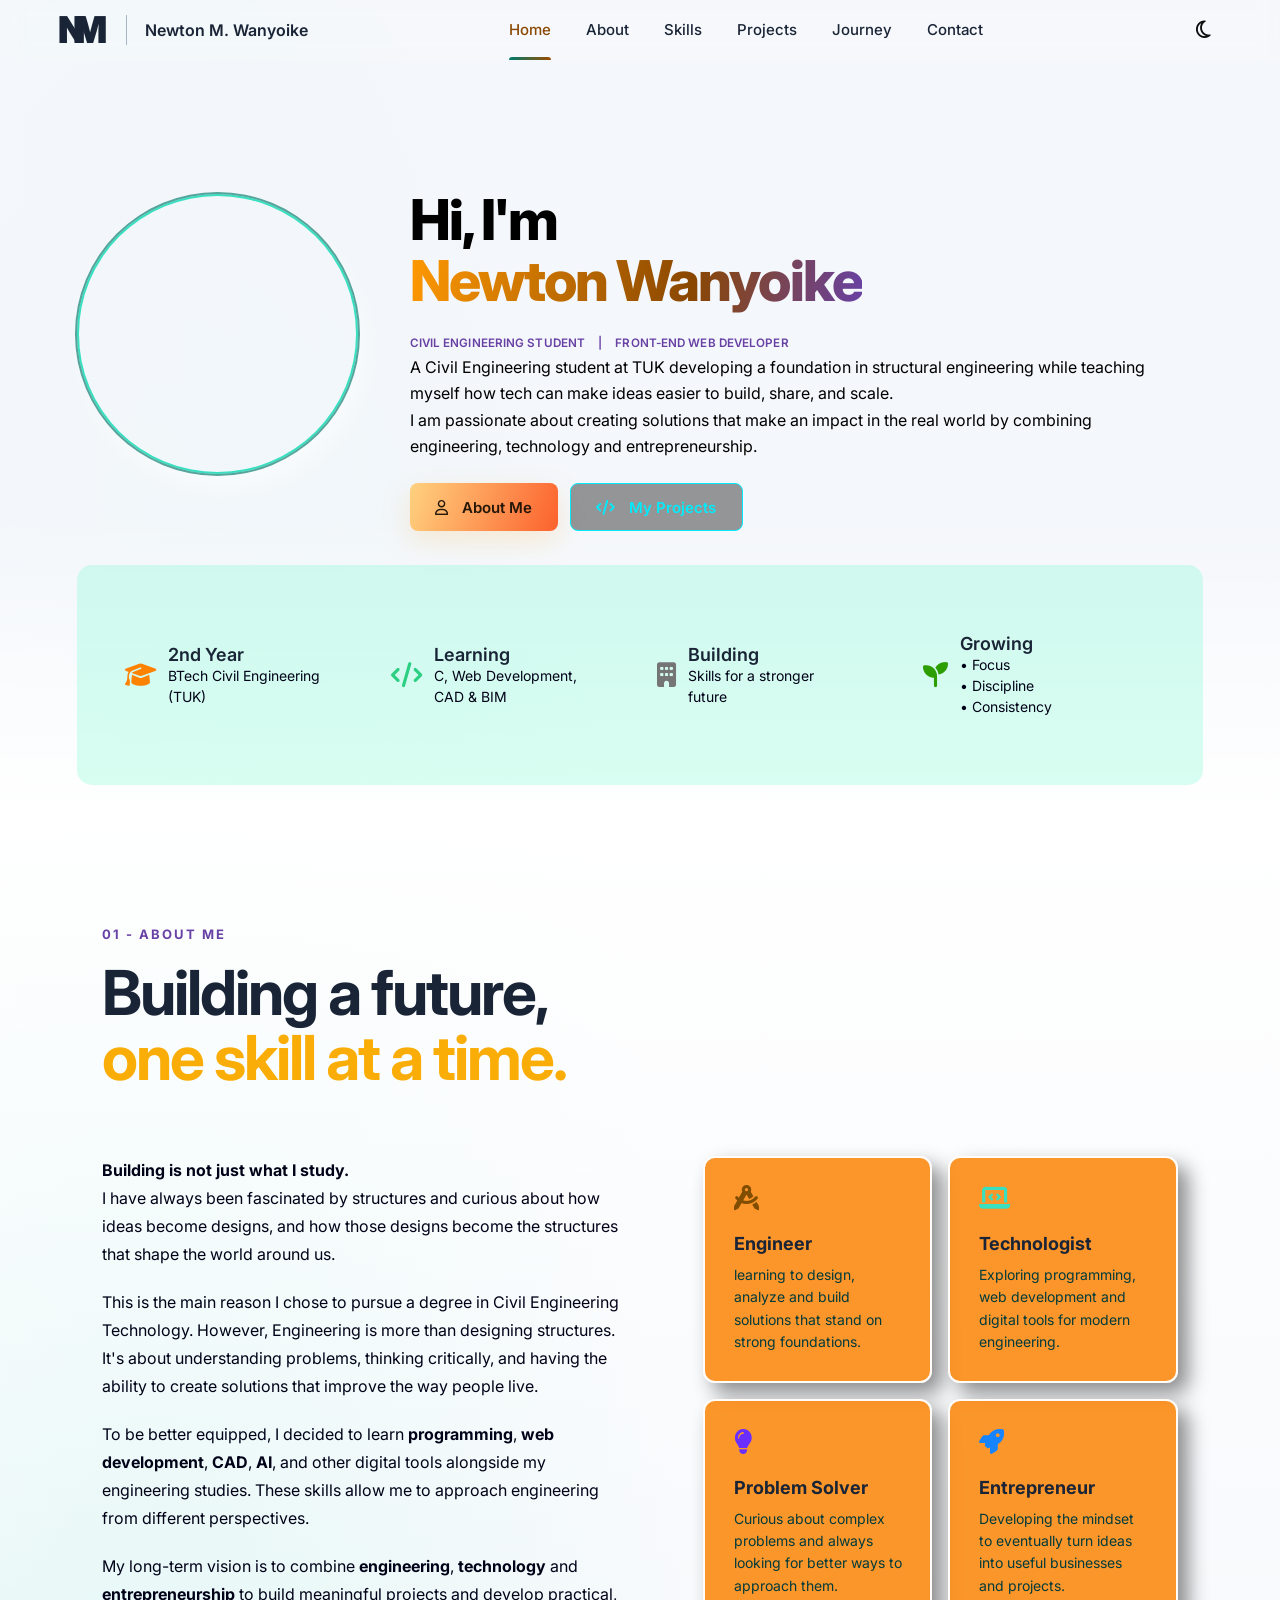
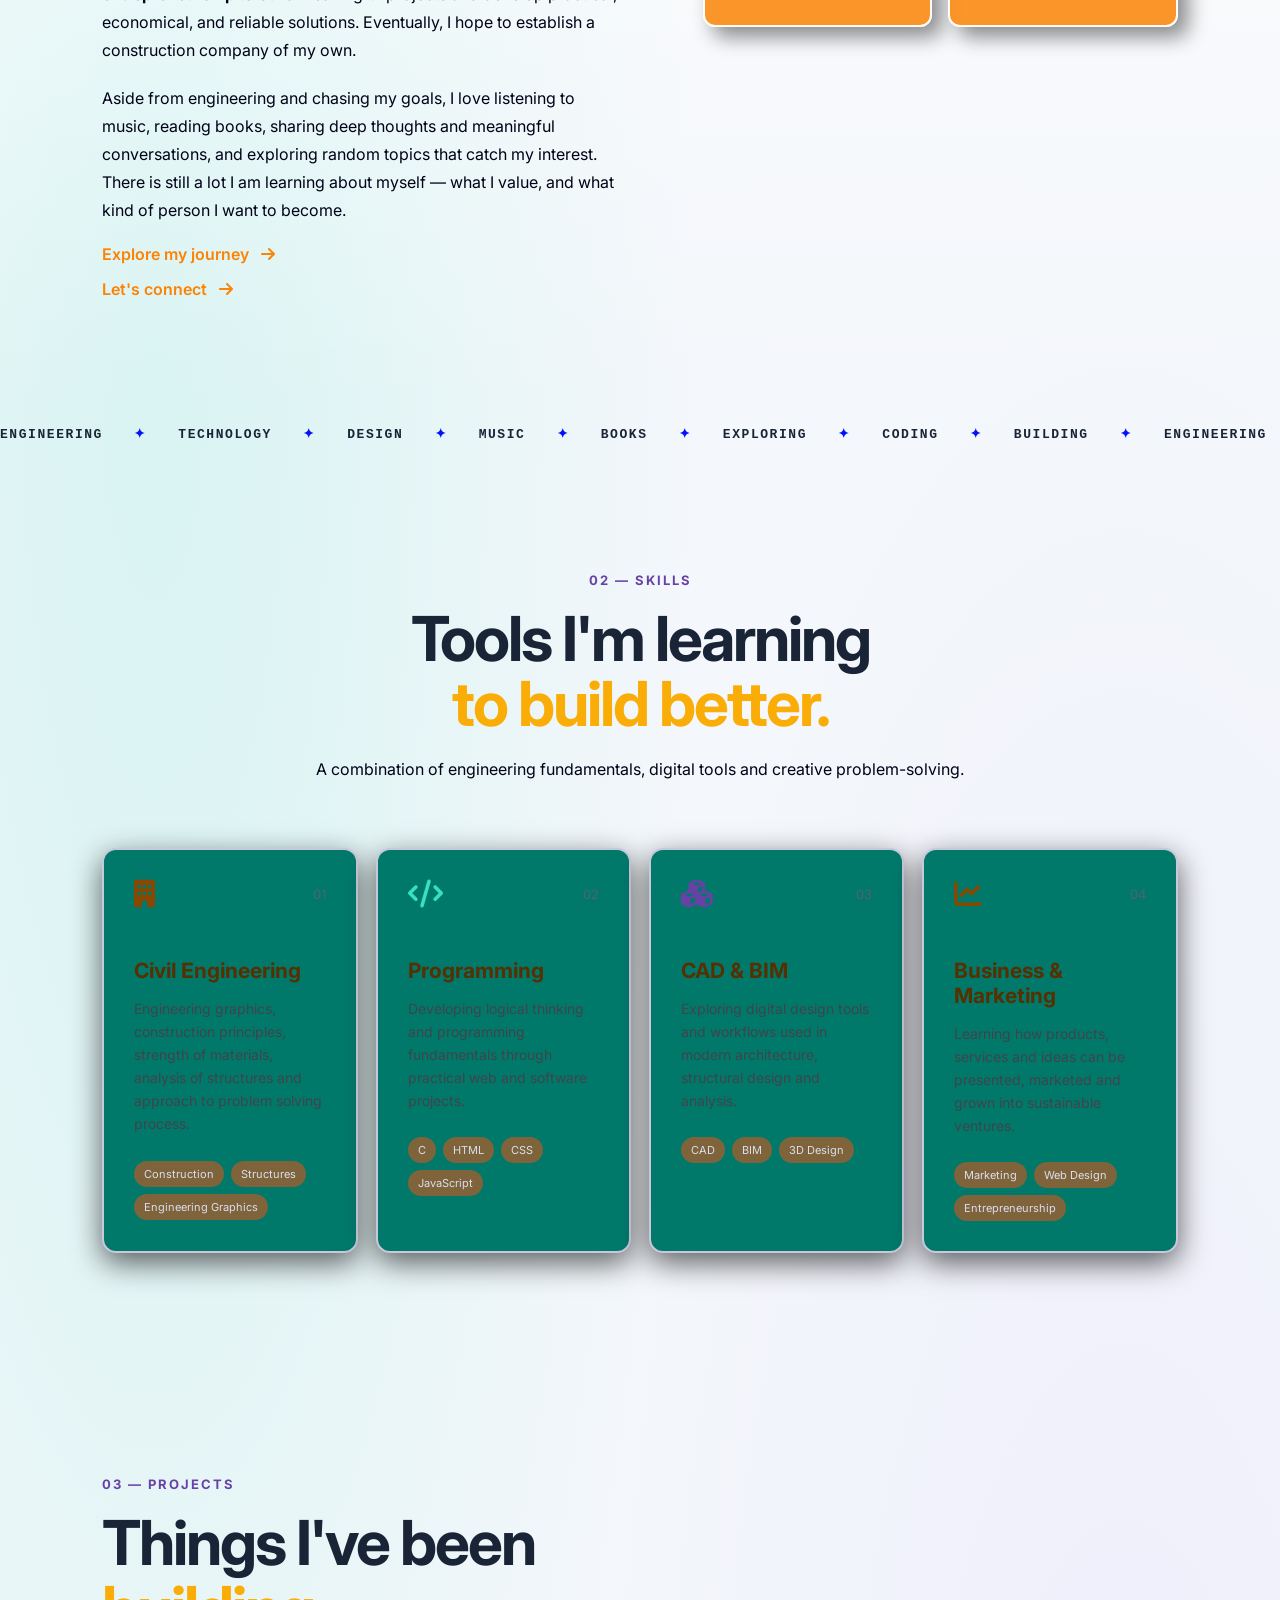
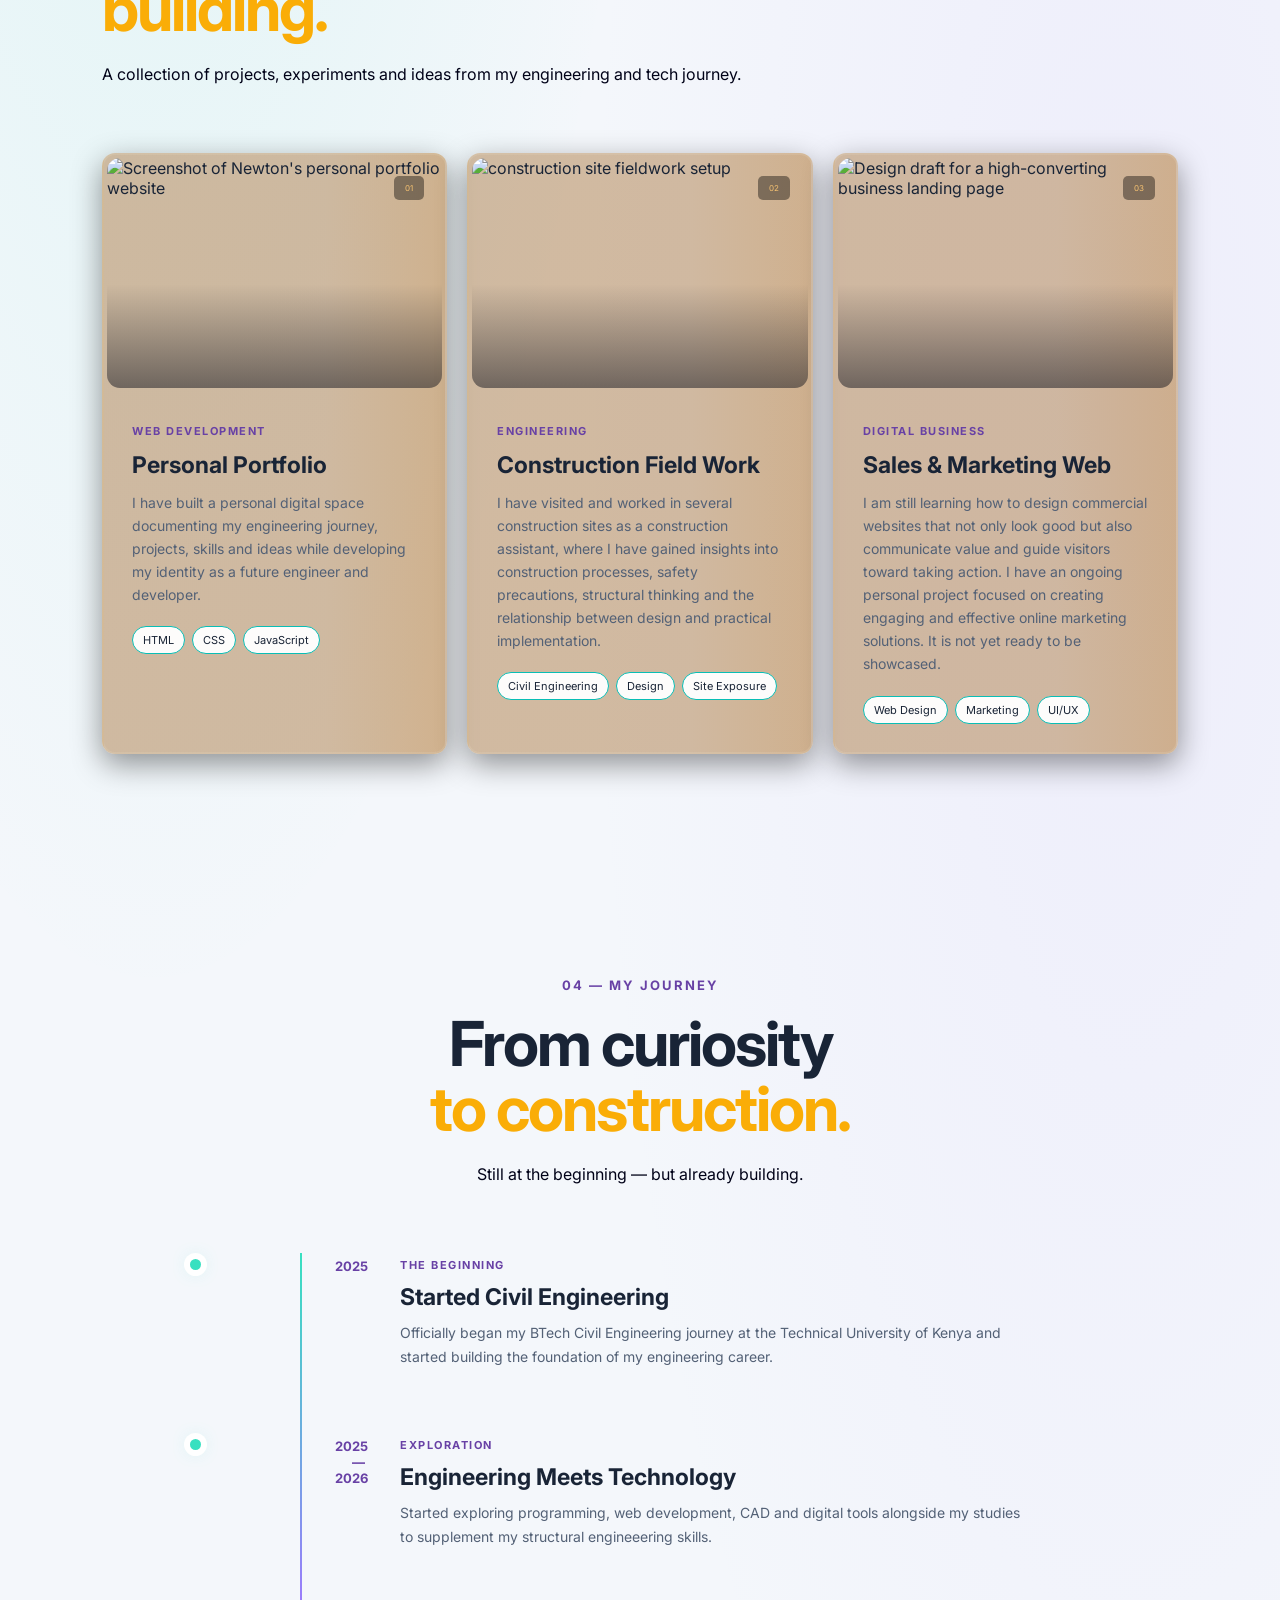
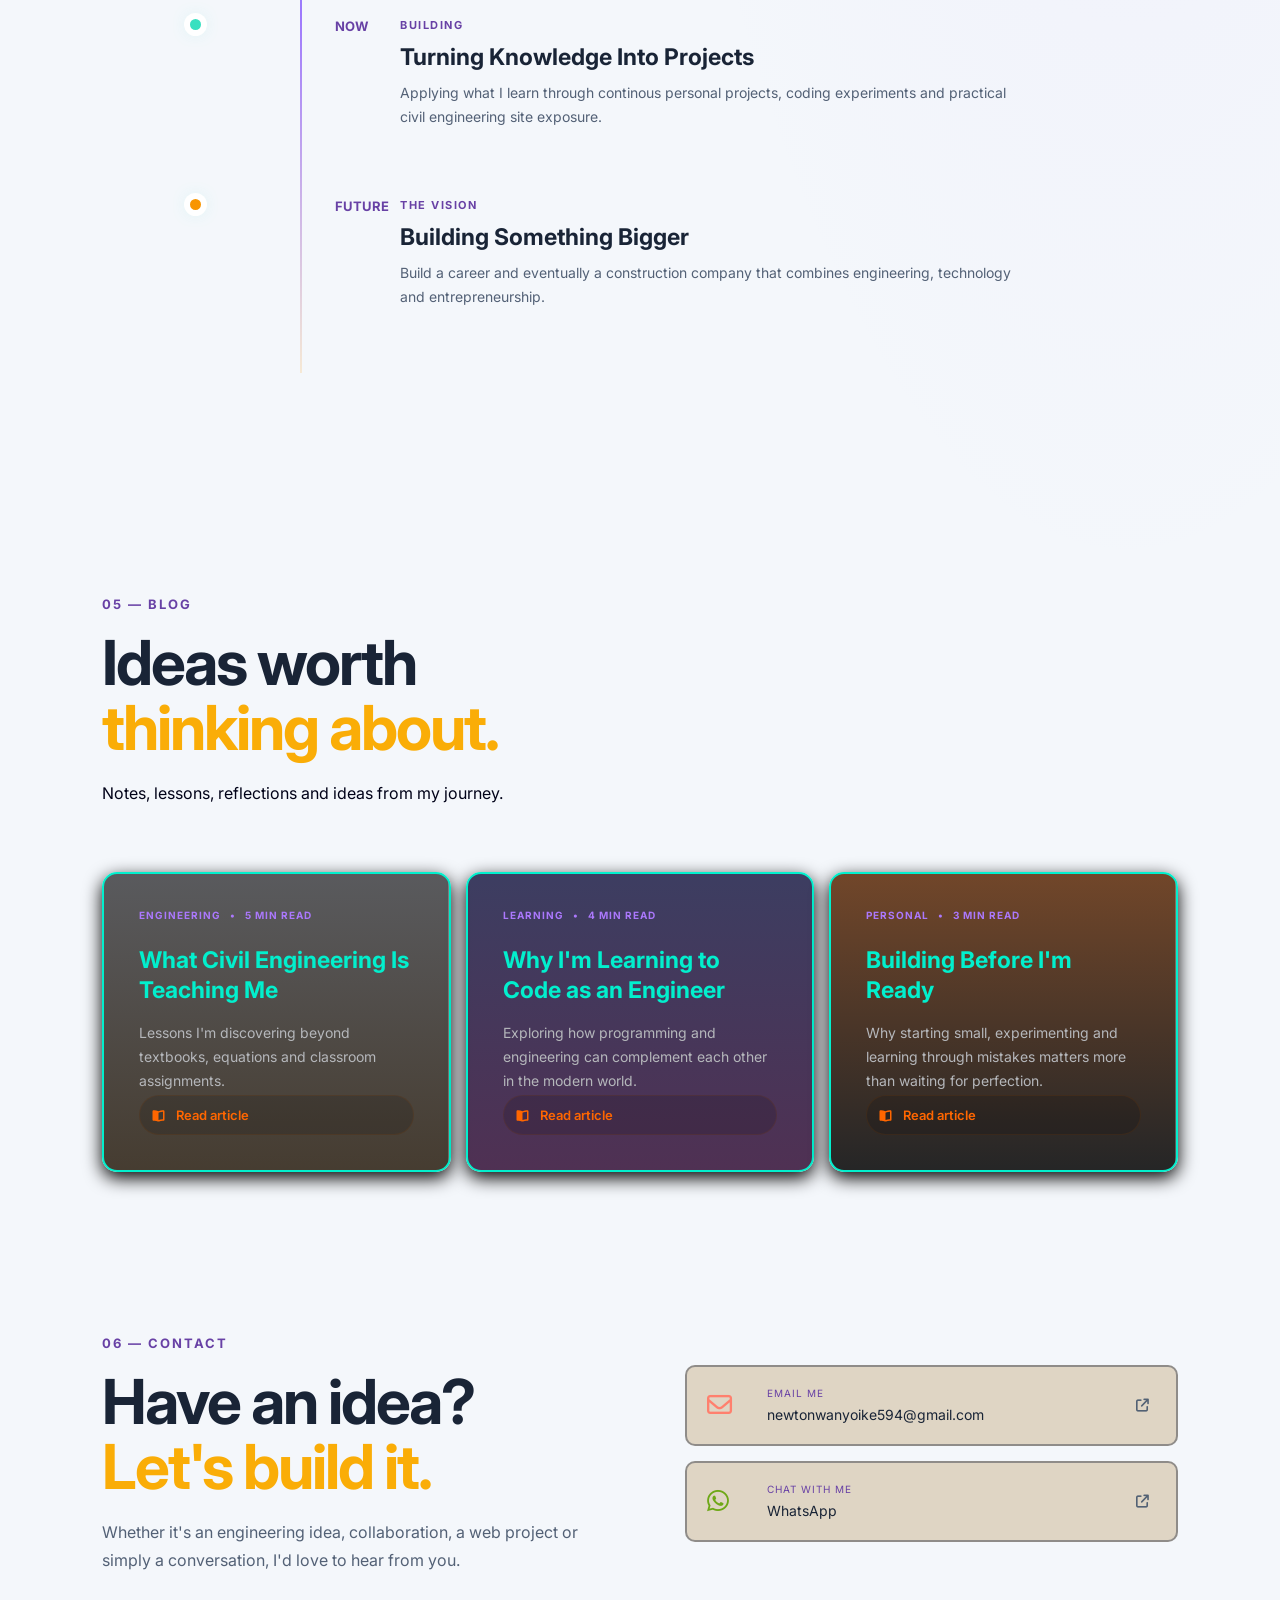
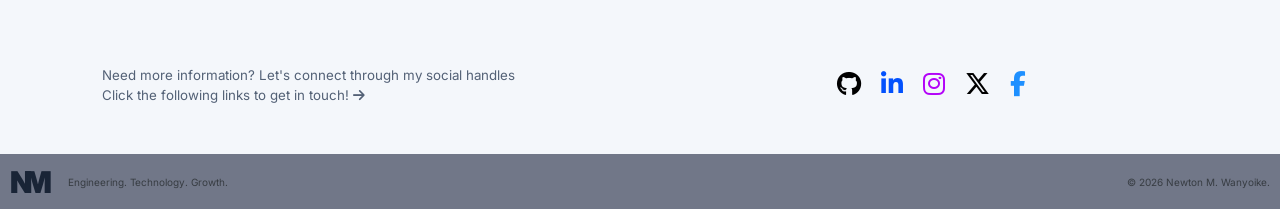
==== index.html @ 27c0bf1d "Add files via upload" ====
<!doctype html>
<html lang="en">
  <head>
    <meta charset="UTF-8" />
    <meta name="viewport" content="width=device-width, initial-scale=1.0" />
    <meta
      name="description"
      content="Personal portfolio of an engineering student, builder and lifelong learner."
    />
    <meta property="og:type" content="website" />
    <meta
      property="og:title"
      content="Newton M. Wanyoike | Civil Engineering Student &amp; Builder"
    />
    <meta
      property="og:description"
      content="Personal portfolio of Newton M. Wanyoike, a civil engineering student, junior front-end web developer, builder and lifelong learner."
    />
    <meta
      property="og:image"
      content="https://asterisk58.github.io/improved%20web%20portfolio/images/1791968920430.jpg"
    />
    <meta
      property="og:image:alt"
      content="Image preview for Newton M. Wanyoike's portfolio"
    />
    <meta name="twitter:card" content="summary_large_image" />
    <meta
      name="twitter:title"
      content="Newton M. Wanyoike | Civil Engineering Student &amp; Builder"
    />
    <meta
      name="twitter:description"
      content="Personal portfolio of Newton M. Wanyoike, a civil engineering student, junior front-end web developer, builder and lifelong learner."
    />
    <meta
      name="twitter:image"
      content="https://asterisk58.github.io/improved%20web%20portfolio/images/1791968920430.jpg"
    />
    <title>Newton M. Wanyoike | Civil Engineering Student & Builder</title>
    <link rel="preconnect" href="https://fonts.googleapis.com" />
    <link rel="preconnect" href="https://fonts.gstatic.com" crossorigin />
    <link rel="stylesheet" href="style.css" />
    <link
      href="https://fonts.googleapis.com/css2?family=Inter:wght@400;500;600;700;800&display=swap"
      rel="stylesheet"
    />
    <link
      rel="stylesheet"
      href="https://cdnjs.cloudflare.com/ajax/libs/font-awesome/6.5.2/css/all.min.css"
      referrerpolicy="no-referrer"
    />
  </head>
  <body>
    <div class="reading-progress" aria-hidden="true">
      <span id="progressBar"></span>
    </div>
    <header class="navbar">
      <div class="logo-area">
        <div class="logo" href="#home" aria-label="Home">
          <span>N</span><span>M</span>
        </div>
        <div class="logo-divider"></div>
        <div class="name">Newton M. Wanyoike</div>
      </div>

      <nav class="nav-links" id="navLinks">
        <a href="#home" class="active">Home</a>
        <a href="#about">About</a>
        <a href="#skills">Skills</a>
        <a href="#projects">Projects</a>
        <a href="#journey">Journey</a>
        <div class="nav-dropdown" id="blogNavDropdown">
          <a
            href="#blog"
            class="nav-dropdown-trigger"
            aria-haspopup="true"
            aria-expanded="false"
          >
            Blog <i class="fa-solid fa-chevron-down" aria-hidden="true"></i>
          </a>
          <div class="nav-dropdown-menu" aria-label="Blog articles">
            <a href="civil-engineering-lessons.html"
              >What Civil Engineering Is Teaching Me</a
            >
            <a href="learning-to-code.html"
              >Why I'm Learning to Code as an Engineer</a
            >
            <a href="building-before-im-ready.html"
              >Building Before I'm Ready</a
            >
          </div>
        </div>
        <a href="#contact">Contact</a>
      </nav>

      <div class="nav-actions">
        <!--a
          href="Documents/Newton's Curiculum Vitae.pdf"
          class="resume-btn"
          download
        >
          <i class="fa-solid fa-download"></i>
          Resume
        </a-->
        <button
          class="theme-toggle"
          id="themeToggle"
          type="button"
          aria-label="Switch to dark mode"
          title="Switch to dark mode"
        >
          <i class="fa-regular fa-moon" aria-hidden="true"></i>
        </button>

        <button
          class="menu-toggle"
          id="menuToggle"
          type="button"
          aria-label="Open navigation menu"
          aria-expanded="false"
          aria-controls="navLinks"
        >
          <i class="fa-solid fa-bars"></i>
        </button>
      </div>
    </header>

    <!-- ================= HERO change jushee's web such tha it shows 2 product cards in a row in mobile phone, 3 in small tablets, 5 in laptops and 6 in bigger screens================= -->

    <main>
      <section class="hero" id="home">
        <!-- Background image -->
        <div class="hero-background"></div>

        <!-- Dark overlay -->
        <div class="hero-overlay"></div>

        <div class="hero-content">
          <div class="hero-profile" aria-label="Profile photo">
            <div class="profile-photo-placeholder"></div>
          </div>

          <div class="hero-text">
            <div class="hero-heading-row">
              <div class="hero-heading">
                <h1>Hi, I'm<br /><span>Newton Wanyoike</span></h1>
                <div class="eyebrow">
                  <small>
                    CIVIL ENGINEERING STUDENT
                    <span>|</span>
                    FRONT-END WEB DEVELOPER
                  </small>
                </div>
              </div>
            </div>

            <p class="hero-description">
              A Civil Engineering student at TUK developing a foundation in
              structural engineering while teaching myself how tech can make
              ideas easier to build, share, and scale.<br />
              I am passionate about creating solutions that make an impact in
              the real world by combining engineering, technology and
              entrepreneurship.
            </p>

            <div class="hero-buttons">
              <a href="#about" class="primary-btn">
                <i class="fa-regular fa-user"></i>
                About Me
              </a>
              <a href="#projects" class="secondary-btn">
                <i class="fa-solid fa-code"></i>
                My Projects
              </a>
            </div>
          </div>
        </div>
        <div class="info-strip">
          <div class="info-card">
            <div class="info-icon">
              <i class="fa-solid fa-graduation-cap"></i>
            </div>
            <div>
              <span class="info-card-title">2nd Year</span>
              <p>BTech Civil Engineering<br />(TUK)</p>
            </div>
          </div>
          <div class="info-card">
            <div class="info-icon">
              <i class="fa-solid fa-code"></i>
            </div>
            <div>
              <span class="info-card-title">Learning</span>
              <p>C, Web Development,<br />CAD & BIM</p>
            </div>
          </div>
          <div class="info-card">
            <div class="info-icon">
              <i class="fa-solid fa-building"></i>
            </div>
            <div>
              <span class="info-card-title">Building</span>
              <p>Skills for a stronger<br />future</p>
            </div>
          </div>
          <div class="info-card">
            <div class="info-icon">
              <i class="fa-solid fa-seedling"></i>
            </div>
            <div>
              <span class="info-card-title">Growing</span>
              <p>• Focus<br />• Discipline<br />• Consistency</p>
            </div>
          </div>
        </div>
      </section>
      <section class="section about-section" id="about">
        <div class="section-heading">
          <span>01 - ABOUT ME</span>
          <h2>Building a future,<br /><strong>one skill at a time.</strong></h2>
        </div>

        <div class="about-grid">
          <div class="about-text">
            <p>
              <b>Building is not just what I study.</b><br />
              I have always been fascinated by structures and curious about how
              ideas become designs, and how those designs become the structures
              that shape the world around us.
            </p>

            <p>
              This is the main reason I chose to pursue a degree in Civil
              Engineering Technology. However, Engineering is more than
              designing structures. It's about understanding problems, thinking
              critically, and having the ability to create solutions that
              improve the way people live.
            </p>

            <p>
              To be better equipped, I decided to learn
              <strong>programming</strong>, <strong>web development</strong>,
              <strong>CAD</strong>, <strong>AI</strong>, and other digital tools
              alongside my engineering studies. These skills allow me to
              approach engineering from different perspectives.
            </p>
            <p>
              My long-term vision is to combine <strong>engineering</strong>,
              <strong>technology</strong> and
              <strong>entrepreneurship</strong> to build meaningful projects and
              develop practical, economical, and reliable solutions. Eventually,
              I hope to establish a construction company of my own.
            </p>
            <p>
              Aside from engineering and chasing my goals, I love listening to
              music, reading books, sharing deep thoughts and meaningful
              conversations, and exploring random topics that catch my interest.
              There is still a lot I am learning about myself — what I value,
              and what kind of person I want to become.
            </p>
            <a href="#journey" class="text-link">
              Explore my journey
              <i class="fa-solid fa-arrow-right"></i>
            </a>
            <a href="#contact" class="text-link">
              Let's connect
              <i class="fa-solid fa-arrow-right"></i>
            </a>
          </div>

          <div class="about-cards">
            <div class="about-card">
              <i class="fa-solid fa-compass-drafting"></i>
              <h3>Engineer</h3>
              <p>
                learning to design, analyze and build solutions that stand on
                strong foundations.
              </p>
            </div>

            <div class="about-card">
              <i class="fa-solid fa-laptop-code"></i>
              <h3>Technologist</h3>
              <p>
                Exploring programming, web development and digital tools for
                modern engineering.
              </p>
            </div>

            <div class="about-card">
              <i class="fa-solid fa-lightbulb"></i>
              <h3>Problem Solver</h3>
              <p>
                Curious about complex problems and always looking for better
                ways to approach them.
              </p>
            </div>

            <div class="about-card">
              <i class="fa-solid fa-rocket"></i>
              <h3>Entrepreneur</h3>
              <p>
                Developing the mindset to eventually turn ideas into useful
                businesses and projects.
              </p>
            </div>
          </div>
        </div>
      </section>

      <section class="marquee" aria-label="Interests">
        <div>
          ENGINEERING <span>✦</span> TECHNOLOGY <span>✦</span> DESIGN
          <span>✦</span> MUSIC <span>✦</span> BOOKS <span>✦</span> EXPLORING
          <span>✦</span> CODING <span>✦</span> BUILDING
          <span>✦</span> ENGINEERING <span>✦</span> TECHNOLOGY
          <span>✦</span> DESIGN <span>✦</span> MUSIC <span>✦</span> BOOKS
          <span>✦</span> EXPLORING <span>✦</span> CODING <span>✦</span> BUILDING
          <span>✦</span> ENGINEERING <span>✦</span> TECHNOLOGY
          <span>✦</span> DESIGN <span>✦</span> MUSIC <span>✦</span> BOOKS
          <span>✦</span> EXPLORING <span>✦</span> CODING <span>✦</span> BUILDING
          <span>✦</span>
        </div>
      </section>

      <section class="section skills-section" id="skills">
        <div class="section-heading center">
          <span>02 — SKILLS</span>
          <h2>Tools I'm learning<br /><strong>to build better.</strong></h2>
          <p>
            A combination of engineering fundamentals, digital tools and
            creative problem-solving.
          </p>
        </div>

        <div class="skills-grid">
          <div class="skill-box">
            <div class="skill-top">
              <i class="fa-solid fa-building"></i>
              <span>01</span>
            </div>

            <h3>Civil Engineering</h3>
            <p>
              Engineering graphics, construction principles, strength of
              materials, analysis of structures and approach to problem solving
              process.
            </p>

            <div class="skill-tags">
              <span>Construction</span>
              <span>Structures</span>
              <span>Engineering Graphics</span>
            </div>
          </div>

          <div class="skill-box">
            <div class="skill-top">
              <i class="fa-solid fa-code"></i>
              <span>02</span>
            </div>

            <h3>Programming</h3>
            <p>
              Developing logical thinking and programming fundamentals through
              practical web and software projects.
            </p>

            <div class="skill-tags">
              <span>C</span>
              <span>HTML</span>
              <span>CSS</span>
              <span>JavaScript</span>
            </div>
          </div>

          <div class="skill-box">
            <div class="skill-top">
              <i class="fa-solid fa-cubes"></i>
              <span>03</span>
            </div>

            <h3>CAD & BIM</h3>
            <p>
              Exploring digital design tools and workflows used in modern
              architecture, structural design and analysis.
            </p>

            <div class="skill-tags">
              <span>CAD</span>
              <span>BIM</span>
              <span>3D Design</span>
            </div>
          </div>

          <div class="skill-box">
            <div class="skill-top">
              <i class="fa-solid fa-chart-line"></i>
              <span>04</span>
            </div>

            <h3>Business & Marketing</h3>
            <p>
              Learning how products, services and ideas can be presented,
              marketed and grown into sustainable ventures.
            </p>

            <div class="skill-tags">
              <span>Marketing</span>
              <span>Web Design</span>
              <span>Entrepreneurship</span>
            </div>
          </div>
        </div>
      </section>

      <section class="section projects-section" id="projects">
        <div class="section-heading">
          <span>03 — PROJECTS</span>
          <h2>Things I've been<br /><strong>building.</strong></h2>
          <p>
            A collection of projects, experiments and ideas from my engineering
            and tech journey.
          </p>
        </div>

        <div class="projects-grid">
          <article class="project-card featured">
            <div class="project-image">
              <img
                src="images/image.jpg"
                alt="Screenshot of Newton's personal portfolio website"
              />
              <div class="project-number">01</div>
            </div>

            <div class="project-content">
              <span class="project-category"> WEB DEVELOPMENT </span>

              <h3>Personal Portfolio</h3>
              <p>
                I have built a personal digital space documenting my engineering
                journey, projects, skills and ideas while developing my identity
                as a future engineer and developer.
              </p>

              <div class="project-tech">
                <span>HTML</span>
                <span>CSS</span>
                <span>JavaScript</span>
              </div>
            </div>
          </article>

          <article class="project-card">
            <div class="project-image">
              <img
                src="images/WhatsApp Image 2026-09-29 at 11.28.14.jpeg"
                alt="construction site fieldwork setup"
              />
              <div class="project-number">02</div>
            </div>

            <div class="project-content">
              <span class="project-category"> ENGINEERING </span>

              <h3>Construction Field Work</h3>
              <p>
                I have visited and worked in several construction sites as a
                construction assistant, where I have gained insights into
                construction processes, safety precautions, structural thinking
                and the relationship between design and practical
                implementation.
              </p>

              <div class="project-tech">
                <span>Civil Engineering</span>
                <span>Design</span>
                <span>Site Exposure</span>
              </div>
            </div>
          </article>

          <article class="project-card">
            <div class="project-image">
              <img
                src="images/WhatsApp Image 2026-09-29 at 10.50.04.jpeg"
                alt="Design draft for a high-converting business landing page"
              />
              <div class="project-number">03</div>
            </div>

            <div class="project-content">
              <span class="project-category"> DIGITAL BUSINESS </span>

              <h3>Sales & Marketing Web</h3>
              <p>
                I am still learning how to design commercial websites that not
                only look good but also communicate value and guide visitors
                toward taking action. I have an ongoing personal project focused
                on creating engaging and effective online marketing solutions.
                It is not yet ready to be showcased.
              </p>

              <div class="project-tech">
                <span>Web Design</span>
                <span>Marketing</span>
                <span>UI/UX</span>
              </div>
            </div>
          </article>
        </div>
      </section>

      <section class="section journey-section" id="journey">
        <div class="section-heading center">
          <span>04 — MY JOURNEY</span>
          <h2>From curiosity<br /><strong>to construction.</strong></h2>
          <p>Still at the beginning — but already building.</p>
        </div>

        <div class="timeline">
          <div class="timeline-item">
            <div class="timeline-dot"></div>
            <div class="timeline-date">2025</div>
            <div class="timeline-content">
              <span>THE BEGINNING</span>
              <h3>Started Civil Engineering</h3>
              <p>
                Officially began my BTech Civil Engineering journey at the
                Technical University of Kenya and started building the
                foundation of my engineering career.
              </p>
            </div>
          </div>

          <div class="timeline-item">
            <div class="timeline-dot"></div>
            <div class="timeline-date">2025 — 2026</div>
            <div class="timeline-content">
              <span>EXPLORATION</span>
              <h3>Engineering Meets Technology</h3>
              <p>
                Started exploring programming, web development, CAD and digital
                tools alongside my studies to supplement my structural
                engineeering skills.
              </p>
            </div>
          </div>

          <div class="timeline-item">
            <div class="timeline-dot"></div>
            <div class="timeline-date">NOW</div>
            <div class="timeline-content">
              <span>BUILDING</span>
              <h3>Turning Knowledge Into Projects</h3>
              <p>
                Applying what I learn through continous personal projects,
                coding experiments and practical civil engineering site
                exposure.
              </p>
            </div>
          </div>

          <div class="timeline-item future">
            <div class="timeline-dot"></div>
            <div class="timeline-date">FUTURE</div>
            <div class="timeline-content">
              <span>THE VISION</span>
              <h3>Building Something Bigger</h3>
              <p>
                Build a career and eventually a construction company that
                combines engineering, technology and entrepreneurship.
              </p>
            </div>
          </div>
        </div>
      </section>

      <section class="section blog-section" id="blog">
        <div class="section-heading">
          <span>05 — BLOG</span>

          <h2>
            Ideas worth<br />
            <strong>thinking about.</strong>
          </h2>

          <p>Notes, lessons, reflections and ideas from my journey.</p>
        </div>

        <div class="blog-grid">
          <article class="blog-card civil eng lessons">
            <div class="blog-meta">
              <span>ENGINEERING</span>
              <span>•</span>
              <span>5 MIN READ</span>
            </div>

            <h3>What Civil Engineering Is Teaching Me</h3>

            <p>
              Lessons I'm discovering beyond textbooks, equations and classroom
              assignments.
            </p>

            <a href="civil-engineering-lessons.html">
              <svg width="15" height="15" viewBox="0 0 640 640">
                <!--! Font Awesome Free 7.3.1 by @fontawesome - https://fontawesome.com License - https://fontawesome.com/license/free (Icons: CC BY 4.0, Fonts: SIL OFL 1.1, Code: MIT License) Copyright 2026 Fonticons, Inc. -->
                <path
                  fill="currentColor"
                  d="M320 205.3L320 514.6L320.5 514.4C375.1 491.7 433.7 480 492.8 480L512 480L512 160L492.8 160C450.6 160 408.7 168.4 369.7 184.6C352.9 191.6 336.3 198.5 320 205.3zM294.9 125.5L320 136L345.1 125.5C391.9 106 442.1 96 492.8 96L528 96C554.5 96 576 117.5 576 144L576 496C576 522.5 554.5 544 528 544L492.8 544C442.1 544 391.9 554 345.1 573.5L332.3 578.8C324.4 582.1 315.6 582.1 307.7 578.8L294.9 573.5C248.1 554 197.9 544 147.2 544L112 544C85.5 544 64 522.5 64 496L64 144C64 117.5 85.5 96 112 96L147.2 96C197.9 96 248.1 106 294.9 125.5z"
                />
              </svg>
              Read article
            </a>
          </article>

          <article class="blog-card coding in eng">
            <div class="blog-meta">
              <span>LEARNING</span>
              <span>•</span>
              <span>4 MIN READ</span>
            </div>

            <h3>Why I'm Learning to Code as an Engineer</h3>

            <p>
              Exploring how programming and engineering can complement each
              other in the modern world.
            </p>

            <a href="learning-to-code.html">
              <svg width="15" height="15" viewBox="0 0 640 640">
                <!--! Font Awesome Free 7.3.1 by @fontawesome - https://fontawesome.com License - https://fontawesome.com/license/free (Icons: CC BY 4.0, Fonts: SIL OFL 1.1, Code: MIT License) Copyright 2026 Fonticons, Inc. -->
                <path
                  fill="currentColor"
                  d="M320 205.3L320 514.6L320.5 514.4C375.1 491.7 433.7 480 492.8 480L512 480L512 160L492.8 160C450.6 160 408.7 168.4 369.7 184.6C352.9 191.6 336.3 198.5 320 205.3zM294.9 125.5L320 136L345.1 125.5C391.9 106 442.1 96 492.8 96L528 96C554.5 96 576 117.5 576 144L576 496C576 522.5 554.5 544 528 544L492.8 544C442.1 544 391.9 554 345.1 573.5L332.3 578.8C324.4 582.1 315.6 582.1 307.7 578.8L294.9 573.5C248.1 554 197.9 544 147.2 544L112 544C85.5 544 64 522.5 64 496L64 144C64 117.5 85.5 96 112 96L147.2 96C197.9 96 248.1 106 294.9 125.5z"
                />
              </svg>
              Read article
            </a>
          </article>

          <article class="blog-card just start">
            <div class="blog-meta">
              <span>PERSONAL</span>
              <span>•</span>
              <span>3 MIN READ</span>
            </div>

            <h3>Building Before I'm Ready</h3>

            <p>
              Why starting small, experimenting and learning through mistakes
              matters more than waiting for perfection.
            </p>

            <a href="building-before-im-ready.html">
              <svg width="15" height="15" viewBox="0 0 640 640">
                <!--! Font Awesome Free 7.3.1 by @fontawesome - https://fontawesome.com License - https://fontawesome.com/license/free (Icons: CC BY 4.0, Fonts: SIL OFL 1.1, Code: MIT License) Copyright 2026 Fonticons, Inc. -->
                <path
                  fill="currentColor"
                  d="M320 205.3L320 514.6L320.5 514.4C375.1 491.7 433.7 480 492.8 480L512 480L512 160L492.8 160C450.6 160 408.7 168.4 369.7 184.6C352.9 191.6 336.3 198.5 320 205.3zM294.9 125.5L320 136L345.1 125.5C391.9 106 442.1 96 492.8 96L528 96C554.5 96 576 117.5 576 144L576 496C576 522.5 554.5 544 528 544L492.8 544C442.1 544 391.9 554 345.1 573.5L332.3 578.8C324.4 582.1 315.6 582.1 307.7 578.8L294.9 573.5C248.1 554 197.9 544 147.2 544L112 544C85.5 544 64 522.5 64 496L64 144C64 117.5 85.5 96 112 96L147.2 96C197.9 96 248.1 106 294.9 125.5z"
                />
              </svg>
              Read article
            </a>
          </article>
        </div>
      </section>

      <section class="contact-section" id="contact">
        <div class="contact-inner">
          <div class="contact-heading">
            <span>06 — CONTACT</span>
            <h2>Have an idea?<br /><strong>Let's build it.</strong></h2>
            <p>
              Whether it's an engineering idea, collaboration, a web project or
              simply a conversation, I'd love to hear from you.
            </p>
          </div>

          <div class="contact-actions">
            <a href="mailto:newtonwanyoike594@gmail.com" class="contact-button">
              <i class="fa-regular fa-envelope"></i>
              <div>
                <small>EMAIL ME</small>
                <span>newtonwanyoike594@gmail.com</span>
              </div>
              <i class="fa-solid fa-arrow-up-right-from-square arrow"></i>
            </a>

            <a href="https://wa.me/qr/36GNTBUI5DU6P1" class="contact-button">
              <i class="fa-brands fa-whatsapp"></i>
              <div>
                <small>CHAT WITH ME</small>
                <span>WhatsApp</span>
              </div>
              <i class="fa-solid fa-arrow-up-right-from-square arrow"></i>
            </a>
          </div>
          <p>
            <small
              >Need more information? Let's connect through my social handles<br />Click
              the following links to get in touch!
              <i class="fa-solid fa-arrow-right"></i>
            </small>
          </p>
          <div class="socials">
            <a href="https://github.com/Asterisk58" aria-label="github">
              <i class="fa-brands fa-github"></i>
            </a>

            <a
              href="https://www.linkedin.com/in/newton-wanyoike-583211333 "
              aria-label="linkedin"
            >
              <i class="fa-brands fa-linkedin-in"></i>
            </a>
            <a
              href="https://www.instagram.com/as_ter_.isk?stkn=bmRsMGo2YzJnN2g="
              aria-label="instagram"
            >
              <i class="fa-brands fa-instagram"></i>
            </a>

            <a href="https://x.com/Wanyoike_newton" aria-label="x">
              <i class="fa-brands fa-x-twitter"></i>
            </a>

            <a
              href="https://www.facebook.com/share/1Dv1ifxJnP/"
              aria-label="facebook"
            >
              <i class="fa-brands fa-facebook-f"></i
            ></a>
          </div>
        </div>
      </section>

      <footer class="footer">
        <div class="footer-logo">
          <div class="logo"><span>N</span><span>M</span></div>
          <p>Engineering. Technology. Growth.</p>
        </div>

        <p class="copyright">© 2026 Newton M. Wanyoike.</p>
      </footer>

      <script src="script.js"></script>
      <script src="theme.js"></script>
    </main>
  </body>
</html>
---- style.css ----
* {
  margin: 0;
  padding: 0;
  box-sizing: border-box;
}

html {
  scroll-behavior: smooth;
  scroll-padding-top: 100px;
}

body {
  font-family: "Inter", sans-serif;
  color: #192436;
  background: #f4f7fb;
  background-image:
    radial-gradient(
      ellipse at 12% 30%,
      rgba(56, 224, 192, 0.15),
      transparent 34%
    ),
    radial-gradient(
      ellipse at 88% 55%,
      rgba(182, 154, 255, 0.1),
      transparent 34%
    );
}

.reading-progress {
  height: 3px;
  position: fixed;
  inset: 0 0 auto;
  z-index: 1000;
  background: transparent;
}
.reading-progress span {
  display: block;
  height: 100%;
  width: 0;
  background: linear-gradient(90deg, #35d0bd, #ff9b59);
}

a:focus-visible,
button:focus-visible {
  outline: 2px solid #6841a5;
  outline-offset: 3px;
}

.reveal {
  opacity: 0;
  transform: translateY(24px);
  transition:
    opacity 0.65s ease,
    transform 0.65s cubic-bezier(0.2, 0.8, 0.2, 1);
}
.reveal.show {
  opacity: 1;
  transform: translateY(0);
}
/*-------------------------------------------------------.fa-copy{--fa:"\f0c5"}---------
      NAVBAR
------------------------------------------------------------------*/

.navbar {
  height: 60px;
  display: flex;
  align-items: center;
  justify-content: space-between;
  padding: 0 4.5%;
  background: color-mix(in srgb, white 20%, transparent);
  backdrop-filter: blur(10px);
  border-bottom: 1px solid rgba(255, 255, 255, 0.12);
  position: fixed;
  inset: 0 0 auto;
  z-index: 100;
}

main {
  padding-top: 60px;
}

/* Logo */

.logo-area {
  display: flex;
  align-items: center;
  gap: 18px;
}

.logo {
  font-size: 37px;
  font-weight: 1000;
  letter-spacing: -12px;
  width: 50px;
}

.logo span:first-child {
  color: #192436;
}

.logo span:last-child {
  color: #192436;
}

.logo-divider {
  width: 1px;
  height: 30px;
  background: rgba(1, 24, 88, 0.3);
}

.name {
  font-size: 16px;
  font-weight: 600;
}

/* Navigation */

.nav-links {
  display: flex;
  align-items: center;
  gap: 35px;
  font-size: 13px;
}

.nav-links a {
  color: #192436;
  text-decoration: none;
  font-size: 15px;
  font-weight: 500;
  height: 60px;
  display: flex;
  align-items: center;
  position: relative;
  transition:
    color 0.25s,
    background 0.25s,
    transform 0.25s,
    gap 0.25s,
    border-color 0.25s;
}

.nav-links a:hover,
.nav-links a.active {
  color: #8a4700;
}

.nav-links a.active::after {
  content: "";
  position: absolute;
  bottom: 0;
  left: 0;
  width: 100%;
  height: 3px;
  background: linear-gradient(90deg, #00796b, #9a4d00);
  border-radius: 10px 10px 0 0;
}

.nav-dropdown {
  height: 60px;
  display: none;
  align-items: center;
  position: relative;
}

.nav-links .nav-dropdown-trigger {
  gap: 7px;
}

.nav-dropdown-trigger .fa-chevron-down {
  font-size: 10px;
  transition: transform 0.2s ease;
}

.nav-dropdown:hover .fa-chevron-down,
.nav-dropdown:focus-within .fa-chevron-down {
  transform: rotate(180deg);
}

.nav-dropdown-menu {
  display: none;
  position: absolute;
  z-index: 20;
  top: calc(100% - 2px);
  left: -16px;
  width: max-content;
  max-width: min(340px, 90vw);
  padding: 8px;
  background: #f4f7fb;
  border: 1px solid rgba(56, 224, 192, 0.22);
  border-radius: 0 0 12px 12px;
  box-shadow: 0 18px 45px rgba(0, 0, 0, 0.22);
}

.nav-dropdown-menu,
.nav-dropdown.open .nav-dropdown-menu {
  display: block;
}

.nav-links .nav-dropdown-menu a {
  height: auto;
  min-height: 42px;
  padding: 10px 12px;
  border-radius: 7px;
  font-size: 13px;
  white-space: normal;
}

.nav-dropdown-menu a:hover {
  background: rgba(0, 121, 107, 0.09);
}

.nav-dropdown-menu a.active,
.nav-dropdown-menu a[aria-current="page"] {
  color: #38e0c0;
  background: rgba(56, 224, 192, 0.12);
  border-left: 3px solid #38e0c0;
}

.nav-dropdown-trigger.active {
  color: #ffb84d;
}

/* Navbar buttons */

.nav-actions {
  display: flex;
  align-items: center;
  gap: 15px;
}

.menu-toggle {
  height: 37px;
  width: 37px;
  display: none;
  border: 2px solid #006b60;
  border-radius: 10px;
  color: #006b60;
  background: transparent;
  padding: 5px 5px;
  cursor: pointer;
}
/*
.resume-btn {
  height: 37px;
  display: flex;
  align-items: center;
  gap: 5px;
  color: #fff;
  background: #006b60;
  text-decoration: none;
  border: 1px solid #006b60;
  padding: 10px 10px;
  border-radius: 25px;
  font-size: 12px;
  font-weight: 200;
  transition:
    color 0.25s,
    background 0.25s,
    transform 0.25s,
    gap 0.25s,
    border-color 0.25s;
}

.resume-btn:hover {
  color: #fff;
  background: #ff9b59;
  border-color: #ff9b59;
}*/

/* =========================
   HERO
========================= */

.hero {
  min-height: 650px;
  position: relative;
  overflow: hidden;
}

/* Background */

.hero-background {
  position: absolute;
  inset: 0;
  background-image: url(images/background.jpeg);
  background-size: cover;
  background-position: center 35%;
  z-index: 0;
}

/* Dark overlay */

.hero-overlay {
  position: absolute;
  inset: 0;
  background: linear-gradient(
    90deg,
    rgba(244, 247, 251, 0.98) 0%,
    rgba(244, 247, 251, 0.88) 0%,
    rgba(244, 247, 251, 0.3) 60%,
    rgba(244, 247, 251, 0.08) 90%
  );
  z-index: 1;
}

/* Additional bottom fade */

.hero::after {
  content: "";
  position: absolute;
  left: 0;
  right: 0;
  bottom: 0;
  height: 300px;
  background: linear-gradient(transparent, white);
  z-index: 2;
  pointer-events: none;
}

/* Hero content */

.hero-content {
  position: relative;
  z-index: 3;
  height: 100%;
  padding-left: 6%;
  display: flex;
  align-items: center;
}

/* =========================
   HERO TEXT
========================= */

/* Eyebrow */

.eyebrow {
  color: #6841a5;
  font-size: 14px;
  letter-spacing: 0.1px;
  font-weight: 600;
  margin-top: 120px;
  justify-content: left;
}

.eyebrow span {
  color: #6841a5;
  margin: 0 10px;
}

/* Heading */

.hero h1 {
  color: #000000;
  font-size: clamp(55px, 5vw, 76px);
  line-height: 0.99;
  letter-spacing: -3px;
  font-weight: 800;
  margin-bottom: 28px;
  margin-top: 20px;
}

.hero h1 span {
  background: linear-gradient(100deg, #ff9901, #8a4700 62%, #6841a5);
  -webkit-background-clip: text;
  background-clip: text;
  color: transparent;
}

/* Description */

.hero-description {
  color: #000000;
  font-size: 17px;
  line-height: 1.55;
  max-width: 800px;
  margin-bottom: 32px;
}

/* =========================
   HERO BUTTONS
========================= */

.hero-buttons {
  display: flex;
  gap: 18px;
}

.primary-btn,
.secondary-btn {
  height: 53px;
  padding: 0 27px;
  display: inline-flex;
  align-items: center;
  justify-content: center;
  gap: 14px;
  border-radius: 8px;
  text-decoration: none;
  font-size: 15px;
  font-weight: 600;
  transition: 0.3s;
}

.primary-btn {
  color: #241707;
  background: linear-gradient(110deg, #ffd27f, #fc612d);
  box-shadow: 0 10px 28px rgba(255, 184, 77, 0.22);
}

.primary-btn:hover {
  transform: translateY(-2px);
  background: linear-gradient(110deg, #ffd27f 30%, #fc612d);
  box-shadow: 0 14px 34px rgba(0, 0, 0, 0.34);
}

.secondary-btn {
  border: 1px solid #02ebfc;
  color: #02ebfc;
  background: #00000066;
}

.secondary-btn:hover {
  border-color: #006b60;
  color: white;
  background: #006b60;
}

.info-strip {
  background: rgba(2, 247, 165, 0.15);
  height: 200px;
  display: grid;
  grid-template-columns: repeat(4, 1fr);
  align-items: center;
  justify-content: center;
  padding: 0 9%;
  margin-left: 6%;
  margin-right: 6%;
  margin-top: 6%;
  margin-bottom: auto;
  border-radius: 15px;
  position: relative;
  z-index: 5;
}

/* Cards */

.info-card {
  display: flex;
  align-items: center;
  gap: 22px;
  padding: 0 35px;
  border-color: rgb(17, 17, 17, 0.9);
}

.info-card:last-child {
  border-right: none;
}

.info-card-title {
  font-size: 18px;
  margin-bottom: 0px;
  font-weight: 600;
}

/*---color---*/

.info-icon {
  font-size: 25px;
}

.info-card:nth-child(3n + 1) .info-icon {
  color: #fc8200;
}

.info-icon {
  color: #2acf82;
}

.info-card:nth-child(3n) .info-icon {
  color: #757575;
}
.info-card:last-child .info-icon {
  color: #2d9e01;
}

.info-card p {
  color: #000218;
  font-size: 14px;
  line-height: 1.5;
}

.section {
  padding: 110px 8%;
  background: transparent;
  position: relative;
  scroll-margin-top: 70px;
}

.section-heading {
  max-width: 650px;
  margin-bottom: 65px;
}

.section-heading span,
.contact-heading > span {
  color: #6841a5;
  font-size: 13px;
  font-weight: 700;
  letter-spacing: 2px;
}

.section-heading h2,
.contact-heading h2 {
  font-size: clamp(40px, 5vw, 62px);
  line-height: 1.05;
  letter-spacing: -2px;
  margin: 17px 0 20px;
}

.section-heading h2 strong,
.contact-heading h2 strong {
  color: #faad07;
}

.section-heading > p {
  color: #000218;
  font-size: 16px;
  line-height: 1.7;
}

.section-heading.center {
  text-align: center;
  margin-left: auto;
  margin-right: auto;
}

/* =========================================
   ABOUT
========================================= */

.about-section {
  border-top: none;
  overflow: hidden;
  background: linear-gradient(180deg, white, transparent);
}

.about-grid {
  display: grid;
  grid-template-columns: minmax(0, 1.05fr) minmax(0, 0.95fr);
  gap: clamp(32px, 6vw, 80px);
  align-items: start;
  max-width: 1240px;
  margin: 0 auto;
}

.about-text {
  max-width: 680px;
  min-width: 0;
}

.about-text p {
  color: #000218;
  line-height: 1.75;
  font-size: 16px;
  margin-bottom: 20px;
}

.about-text .lead {
  color: #e7edf5;
  font-size: 20px;
  line-height: 1.6;
}

.text-link {
  display: flex;
  gap: 12px;
  align-items: center;
  color: #fc8303;
  text-decoration: none;
  font-weight: 600;
  margin-top: 15px;
  transition:
    color 0.25s,
    background 0.25s,
    transform 0.25s,
    gap 0.25s,
    border-color 0.25s;
}

.text-link:hover {
  gap: 17px;
}

/* About cards */

.about-cards {
  display: grid;
  grid-template-columns: repeat(2, minmax(0, 1fr));
  gap: 16px;
  min-width: 0;
}

.about-card {
  min-width: 0;
  padding: clamp(20px, 2.2vw, 30px);
  background: #fc8404d8;
  border: 2px solid rgba(255, 255, 255, 0.973);
  border-radius: 12px;
  box-shadow: 10px 10px 20px rgba(0, 0, 0, 0.452);
  transition: 0.3s;
}

.about-card:hover {
  transform: translateY(-5px);
}

.about-card i {
  color: #1684ff;
  font-size: 25px;
  margin-bottom: 22px;
}

.about-card:nth-child(4n + 1) i {
  color: #804d01;
}

.about-card:nth-child(4n + 2) i {
  color: #38e0c0;
}

.about-card:nth-child(4n + 3) i {
  color: #6a2fff;
}

.about-card h3 {
  margin-bottom: 10px;
  font-size: 18px;
}

.about-card p {
  color: #013b3b;
  line-height: 1.6;
  font-size: 14px;
  overflow-wrap: anywhere;
}

/* =========================================
   MARQUEE
========================================= */

.marquee {
  overflow: hidden;
  padding: 17px 0;
  white-space: nowrap;
  font:
    700 13px "DM Mono",
    monospace;
  letter-spacing: 0.12em;
}

.marquee div {
  display: inline-block;
  animation: marquee 28s linear infinite;
}

.marquee span {
  color: rgb(0, 17, 255);
  margin: 0 22px;
}

@keyframes marquee {
  to {
    transform: translateX(-20%);
  }
}

/* =========================================
   SKILLS
========================================= */

.skills-section {
  background: transparent;
}

.skills-grid {
  display: grid;
  grid-template-columns: repeat(4, 1fr);
  gap: 18px;
}

.skill-box {
  min-height: 330px;
  padding: 30px;
  background: #00796b;
  border: 2px solid rgb(200, 200, 220);
  border-radius: 14px;
  box-shadow: 0px 10px 30px rgba(0, 0, 0, 0.623);
  position: relative;
  transition: 0.3s;
}

.skill-box:hover {
  transform: translateY(-7px);
}

.skill-top {
  display: flex;
  justify-content: space-between;
  align-items: center;
  margin-bottom: 50px;
}

.skill-top i {
  font-size: 28px;
}

.skill-box:nth-child(4n + 1) .skill-top i {
  color: #8a4700;
}

.skill-box:nth-child(4n + 2) .skill-top i {
  color: #38e0c0;
}

.skill-box:nth-child(4n + 3) .skill-top i {
  color: #6841a5;
}

.skill-box:nth-child(4n) .skill-top i {
  color: #8a4700;
}

.skill-top span {
  color: #526174;
  font-size: 13px;
}

.skill-box h3 {
  color: #573001;
  font-size: 21px;
  margin-bottom: 14px;
}

.skill-box > p {
  color: #40444b;
  line-height: 1.65;
  font-size: 14px;
}

.skill-tags {
  display: flex;
  flex-wrap: wrap;
  gap: 7px;
  margin-top: 25px;
}

.skill-tags span {
  padding: 6px 10px;
  color: #d8dff0;
  background: rgba(253, 79, 11, 0.5);
  border-radius: 999px;
  transition:
    transform 0.2s ease,
    background 0.2s ease;
  font-size: 11px;
}

.skill-tags span:hover {
  transform: translateY(-2px);
  background: rgba(197, 119, 1, 0.781);
}

/* =========================================
   PROJECTS
========================================= */

.projects-section {
  background: transparent;
}

.projects-grid {
  display: grid;
  grid-template-columns: repeat(3, 1fr);
  gap: 20px;
}

.project-card {
  overflow: hidden;
  background: linear-gradient(
    90deg,
    rgb(219, 171, 119, 50%) 65%,
    rgb(218, 155, 82, 50%)
  );
  background-color: rgba(0, 0, 0, 0.19);
  border: 2px solid rgba(236, 222, 195, 0.171);
  border-radius: 13px;
  box-shadow: 0 10px 30px rgba(0, 0, 0, 0.42);
  transition:
    transform 0.35s cubic-bezier(0.2, 0.8, 0.2, 1),
    border-color 0.3s,
    box-shadow 0.3s;
}

.project-card:hover {
  transform: translateY(-7px);
}

.project-image {
  height: 230px;
  position: relative;
  overflow: hidden;
  border-radius: 13px;
  margin: 3px;
}

.project-image img {
  width: 100%;
  height: 100%;
  object-fit: cover;
  transition: 0.5s;
}

.project-image::after {
  content: "";
  position: absolute;
  inset: 55% 0 0;
  background: linear-gradient(transparent, rgba(8, 11, 22, 0.48));
  pointer-events: none;
}

.project-card:hover .project-image img {
  transform: scale(1.06);
}

.project-number {
  position: absolute;
  top: 18px;
  right: 18px;
  padding: 7px 11px;
  border-radius: 5px;
  font-size: 8px;
  color: #f8c372;
  background: rgba(0, 0, 0, 0.404);
}

.project-content {
  padding: 28px;
}

.project-category {
  color: #6841a5;
  font-size: 11px;
  letter-spacing: 1.5px;
  font-weight: 700;
}

.project-content h3 {
  font-size: 23px;
  margin: 12px 0;
}

.project-content p {
  color: #536176;
  line-height: 1.65;
  font-size: 14px;
  margin-bottom: 20px;
}

.project-tech {
  display: flex;
  gap: 7px;
  flex-wrap: wrap;
}

.project-tech span {
  padding: 6px 10px;
  font-size: 11px;
  color: #192436;
  background: rgba(255, 255, 255, 0.959);
  border: 1px solid rgb(9, 190, 181);
  border-radius: 50000px;
  transition:
    transform 0.2s ease,
    background 0.2s ease;
}

.project-tech span:hover {
  transform: translateY(-2px);
}

/* =========================================
   JOURNEY
========================================= */

.journey-section {
  background: transparent;
}

.timeline {
  max-width: 900px;
  margin: 0 auto;
  position: relative;
}

.timeline::before {
  content: "";
  position: absolute;
  left: 110px;
  top: 0;
  bottom: 0;
  width: 2px;
  background: linear-gradient(#38e0c0, #9e79fd, rgba(252, 166, 38, 0.18));
}

.timeline-item {
  display: grid;
  grid-template-columns: 110px 30px 1fr;
  gap: 35px;
  min-height: 180px;
  position: relative;
}

.timeline-date {
  color: #6841a5;
  font-size: 13px;
  font-weight: 700;
  padding-top: 5px;
  text-align: right;
}

.timeline-dot {
  width: 11px;
  height: 11px;
  background: #38e0c0;
  box-shadow:
    0 0 0 6px #fff,
    0 0 18px rgba(56, 224, 192, 0.4);
  border-radius: 50%;
  margin-top: 6px;
  position: relative;
  z-index: 2;
}

.timeline-content {
  padding-bottom: 50px;
}

.timeline-content span {
  color: #6841a5;
  font-size: 11px;
  letter-spacing: 1.5px;
  font-weight: 700;
}

.timeline-content h3 {
  font-size: 23px;
  margin: 10px 0;
}

.timeline-content p {
  color: #536176;

  max-width: 620px;

  line-height: 1.7;

  font-size: 14px;
}

.timeline-item.future .timeline-dot {
  background: #f89501;
  border: 2px solid #f89501;
}

/* =========================================
   BLOG
=========================================*/

.blog-section {
  background: transparent;
}

.blog-grid {
  display: grid;
  grid-template-columns: repeat(3, 1fr);
  gap: 15px;
}

.blog-grid > article {
  padding: 35px;
  min-height: 300px;
  border: 2px solid #02efcd;
  background: #353f3b27;
  box-shadow: 0 6px 18px #000000;
  border-radius: 15px;
  display: flex;
  flex-direction: column;
  transition: 0.3s;
  background-size: cover;
  background-position: center;
  background-repeat: no-repeat;
}

.blog-card.civil.eng.lessons {
  background-image:
    linear-gradient(rgba(41, 41, 44, 0.72), rgba(29, 16, 0, 0.78)),
    url(images/pexels-umut-karabulut-2016652412-29197533.jpg);
}

.blog-card.coding.in.eng {
  background-image:
    linear-gradient(rgba(1, 1, 49, 0.72), rgba(41, 1, 44, 0.78)),
    url(images/pexels-nemuel-6424590.jpg);
}

.blog-card.just.start {
  background-image:
    linear-gradient(rgba(90, 37, 1, 0.815), rgba(0, 0, 0, 0.829)),
    url("images/pexels-tima-miroshnichenko-6615086.jpg");
}

.blog-card:hover {
  transform: scale(0.97);
  border-color: #3b4746;
  box-shadow: 0 9px 12px #00000050;
}

.blog-meta {
  display: flex;
  gap: 9px;
  color: #ab78fc;
  font-size: 10px;
  font-weight: 700;
  letter-spacing: 1px;
}

.blog-card h3 {
  color: #02efcd;
  font-size: 23px;
  line-height: 1.3;
  margin: 25px 0 15px;
}

.blog-card p {
  color: #b5b7bb;
  line-height: 1.7;
  font-size: 14px;
}

.blog-card a {
  color: #ff6600;
  text-decoration: none;
  background-color: #05050525;
  border: 1px solid #9c470128;
  border-radius: 999px;
  padding: 11px;
  font-size: 13px;
  font-weight: 600;
  margin-top: auto;
  display: flex;
  gap: 10px;
  align-items: center;
}

.blog-card a:hover {
  transform: translateY(5px);
}

/* ========================================================================================================================================================================================================================================================================================================================================================================
   CONTACT
================================================================================================================================================================================================================================================================================================================================================================================================================= */

.contact-section {
  padding: 50px 8%;
}

.contact-inner {
  max-width: 1100px;
  margin: auto;
  display: grid;
  grid-template-columns: 1fr 1fr;
  gap: 90px;
  align-items: center;
}
.contact-inner p {
  color: #536176;
}

.contact-heading p {
  color: #536176;
  line-height: 1.7;
  max-width: 500px;
}

.contact-actions {
  display: flex;
  flex-direction: column;
  gap: 15px;
}

.contact-button {
  display: grid;
  grid-template-columns: 45px 1fr 20px;
  align-items: center;
  gap: 15px;
  padding: 20px;
  border: 2px solid rgba(25, 36, 54, 0.404);
  border-radius: 10px;
  color: #192436;
  text-decoration: none;
  transition:
    color 0.25s,
    background 0.25s,
    transform 0.25s,
    gap 0.25s,
    border-color 0.25s;
  background: rgba(153, 97, 12, 0.226);
}

.contact-button:hover {
  transform: translateX(5px);
  border-color: rgb(255, 123, 0);
  box-shadow: none;
}

.contact-button small {
  display: block;
  color: #6841a5;
  font-size: 10px;
  letter-spacing: 1px;
  margin-bottom: 5px;
}

.contact-button span {
  font-size: 14px;
}

.contact-button .arrow {
  font-size: 13px;
  color: #526174;
}

.contact-button .fa-regular.fa-envelope {
  font-size: 25px;
  color: #ff806e;
}

.contact-button .fa-brands.fa-whatsapp {
  font-size: 25px;
  color: #6ea817;
}

.socials {
  display: flex;
  gap: 20px;
  align-items: center;
  justify-content: center;
}

.fa-brands.fa-github {
  color: black;
}
.fa-brands.fa-linkedin-in {
  color: rgb(2, 81, 253);
}
.fa-brands.fa-instagram {
  color: rgb(179, 3, 248);
}
.fa-brands.fa-x-twitter {
  color: black;
}

.fa-brands.fa-facebook-f {
  color: dodgerblue;
}

.socials a {
  font-size: 25px;
  transition: 0.3s;
  text-decoration: none;
}
/* { width: 38px; height: 38px; display: grid; place-items: center; border: 1px solid rgba(255,255,255,.1); border-radius: 50%; } */

.socials a:hover {
  transform: translateY(-5px) rotate(-19deg) scale(1.2);
  opacity: 0.85;
}

/* =========================================================================================================================================================================================================================================================================================
   FOOTER
========================================================================================================================================================================================================= */

.footer {
  padding: 10px 10px;
  background: rgba(0, 9, 36, 0.534);
  border-color: rgba(182, 154, 255, 0.17);
  display: flex;
  align-items: center;
  justify-content: space-between;
  gap: 1px;
}

.footer-logo {
  display: flex;
  align-items: center;
  gap: 8px;
}

.footer-logo .logo {
  color: #02efcd;
  font-size: 30px;
  letter-spacing: -8px;
}

.footer-logo p {
  color: #373c42;
  font-size: 10px;
}

.copyright {
  font-size: 10px;
  color: #373c42;
}

/* =========================================================================================================================================================================================================================================================================
   RESPONSIVE
================================================================================================================================================================================================================================= */

@media (max-width: 1100px) {
  .nav-links {
    gap: 20px;
  }

  .name {
    display: none;
  }

  .hero-text {
    width: 55%;
  }

  .hero h1 {
    font-size: 58px;
  }

  .info-strip {
    padding: 0 4%;
  }

  .info-card {
    padding: 0 20px;
  }
}

@media (max-width: 800px) {
  .navbar {
    padding: 0 20px;
  }

  .nav-links {
    display: none;
  }

  .resume-btn {
    padding: 9px 15px;
  }

  .hero {
    height: 700px;
  }

  .hero-content {
    padding: 50px 25px;
    align-items: flex-start;
  }

  .hero-text {
    width: 100%;
    margin-top: 40px;
  }

  .hero h1 {
    font-size: 53px;
  }

  .hero-description {
    font-size: 15px;
    max-width: 500px;
  }

  .hero-background {
    background-position: 65% center;
  }

  .hero-overlay {
    background: linear-gradient(
      90deg,
      rgba(255, 255, 255, 0.8),
      rgba(255, 255, 255, 0.4)
    );
  }

  .hero-quote {
    display: none;
  }

  .info-strip {
    height: auto;
    grid-template-columns: repeat(2, minmax(0, 1fr));
    padding: 25px 25px;
  }

  .info-card {
    min-height: 120px;
  }
}

@media (max-width: 520px) {
  .logo-area {
    gap: 10px;
  }

  .logo {
    font-size: 32px;
  }

  .hero {
    height: 690px;
  }

  .hero h1 {
    font-size: 45px;

    letter-spacing: -2px;
  }

  .eyebrow {
    font-size: 11px;
  }

  .eyebrow span {
    margin: 0 5px;
  }

  .hero-buttons {
    flex-direction: row;
    width: 350px;
  }
}

@media (min-width: 521px) and (max-width: 800px) {
  .hero {
    height: auto;
    min-height: 700px;
  }

  .hero-content {
    height: auto;
  }
}

@media (max-width: 1000px) {
  .skills-grid {
    grid-template-columns: 1fr 1fr;
  }

  .projects-grid {
    grid-template-columns: 1fr 1fr;
  }

  .about-grid {
    grid-template-columns: 1fr;
    gap: 38px;
  }

  .about-text {
    max-width: 760px;
  }

  .contact-inner {
    grid-template-columns: 1fr;
    gap: 50px;
  }
}

@media (min-width: 701px) and (max-width: 1000px) {
  .projects-grid > .project-card:nth-child(3) {
    grid-column: 1 / -1;
  }

  .blog-grid {
    grid-template-columns: repeat(2, minmax(0, 1fr));
  }

  .blog-grid > .blog-card:nth-child(3) {
    grid-column: 1 / -1;
  }
}

@media (max-width: 700px) {
  .section {
    padding: 80px 6%;
  }

  .section-heading h2 {
    font-size: 42px;
  }

  .about-section {
    padding-top: 64px;
    padding-bottom: 64px;
  }

  .about-section .section-heading {
    margin-bottom: 34px;
  }

  .about-section .section-heading h2 {
    font-size: clamp(34px, 9vw, 42px);
    letter-spacing: -1.5px;
  }

  .about-text .lead {
    font-size: 18px;
  }

  .about-text p {
    font-size: 15px;
  }

  .skills-grid,
  .projects-grid,
  .blog-grid {
    grid-template-columns: 1fr;
  }

  .about-cards {
    grid-template-columns: repeat(2, minmax(0, 1fr));
    gap: 12px;
  }

  .about-card {
    padding: 18px;
  }

  .about-card i {
    margin-bottom: 14px;
  }

  .about-card h3 {
    font-size: 16px;
  }

  .about-card p {
    font-size: 13px;
  }

  .text-link {
    min-height: 44px;
  }

  .timeline::before {
    left: 8px;
  }

  .timeline-item {
    grid-template-columns: 25px 1fr;
    gap: 15px;
  }

  .timeline-date {
    grid-column: 2;
    grid-row: 1;

    text-align: left;

    padding: 0;

    margin-bottom: 5px;
  }

  .timeline-dot {
    grid-column: 1;
    grid-row: 1 / span 2;
  }

  .timeline-content {
    grid-column: 2;
    grid-row: 2;
  }

  .footer {
    flex-direction: row;
    gap: 25px;
    text-align: left;
  }

  .footer-logo {
    flex-direction: row;
  }
}

@media (max-width: 420px) {
  .about-cards {
    grid-template-columns: 1fr;
  }
}

/* =========================================================================================================================================================================================================================================================================
   COLOUR + INTERACTION LAYER
================================================================================================================================================================================================================================================================================================================= */

@media (max-width: 900px) {
  .navbar {
    padding: 0 20px;
  }
  .menu-toggle {
    display: inline-flex;
    align-items: center;
    justify-content: center;
    min-width: 42px;
    min-height: 42px;
    border-radius: 8px;
  }
  .nav-actions {
    gap: 12px;
  }
  .nav-links {
    display: none;
    position: absolute;
    top: calc(100% + 1px);
    right: 20px;
    left: 20px;
    flex-direction: column;
    align-items: stretch;
    gap: 0;
    padding: 8px 16px;
    background: #f4f7fb;
    border: 1px solid rgba(56, 224, 192, 0.22);
    border-radius: 0 0 12px 12px;
    box-shadow: 0 18px 45px rgba(0, 0, 0, 0.35);
  }
  .nav-links.open {
    display: flex;
  }
  .nav-links a {
    height: auto;
    min-height: 48px;
  }
  .nav-dropdown {
    height: auto;
    display: block;
  }
  .nav-links .nav-dropdown-trigger {
    min-height: 48px;
  }
  .nav-dropdown-menu {
    position: static;
    width: 100%;
    max-width: none;
    padding: 0 0 8px 12px;
    background: transparent;
    border: 0;
    border-radius: 0;
    box-shadow: none;
  }
  .nav-links .nav-dropdown-menu a {
    min-height: 40px;
    padding-left: 12px;
  }
  .nav-links a.active::after {
    bottom: 4px;
    width: 32px;
  }
}

@media (max-width: 520px) {
  .navbar {
    padding: 0 14px;
  }
  .nav-actions {
    gap: 8px;
  }
  .resume-btn {
    padding: 9px 12px;
  }
  .nav-links {
    left: 14px;
    right: 14px;
  }
}

@media (prefers-reduced-motion: reduce) {
  *,
  *::before,
  *::after {
    scroll-behavior: auto !important;
    animation-duration: 0.01ms !important;
    animation-iteration-count: 1 !important;
    transition-duration: 0.01ms !important;
  }
  .reveal {
    opacity: 1;
    transform: none;
  }
}

.hero {
  height: auto;
  min-height: 0;
  display: flex;
  flex-direction: column;
  isolation: isolate;
}

.hero-content {
  width: 100%;
  height: auto;
  min-height: 0;
  padding: clamp(44px, 6vw, 82px) clamp(20px, 6vw, 90px) 34px;
  display: flex;
  align-items: center;
  justify-content: center;
  gap: clamp(24px, 4vw, 64px);
}

.hero-profile {
  flex: 0 0 clamp(150px, 22vw, 290px);
  display: flex;
  align-items: center;
  justify-content: center;
  position: relative;
  z-index: 4;
}

.profile-photo-placeholder {
  width: 100%;
  aspect-ratio: 1 / 1;
  max-width: 290px;
  border-radius: 50%;
  display: flex;
  flex-direction: row;
  align-items: center;
  justify-content: center;
  gap: 12px;
  background: #00000000;
  background-size: cover;
  background-position: center;
  background-repeat: no-repeat;
  background-image:
    radial-gradient(circle at 0% 95%, rgb(0, 0, 0), transparent 70%),
    url("images/InShot_20261014_092918568.jpg");
  border: 5px solid rgba(255, 255, 255, 0.678);
  outline: 2px solid rgba(0, 121, 107, 0.65);
  box-shadow: 8px 16px 22px rgba(255, 255, 255, 0.534);
  overflow: hidden;
}

.hero-text {
  width: 100%;
  max-width: 1000px;
  min-width: 0;
  flex: 1 1 0;
  margin-top: 37px;
  padding: 0;
}

.eyebrow {
  margin-top: 8px;
  line-height: 1.6;
}

.hero h1 {
  font-size: clamp(34px, 4.4vw, 68px);
  line-height: 1.08;
  letter-spacing: clamp(-2.5px, -0.15vw, -1px);
  overflow-wrap: anywhere;
  margin-top: 16px;
  margin-bottom: 20px;
  text-align: left;
  overflow-wrap: break-word;
  text-align: left;
}

.hero-description {
  width: 100%;
  max-width: 760px;
  font-size: clamp(14px, 1.25vw, 17px);
  line-height: 1.65;
  overflow-wrap: anywhere;
  margin-bottom: 24px;
  text-align: left;
}

.hero-buttons {
  flex-wrap: wrap;
  gap: 12px;
}

.primary-btn,
.secondary-btn {
  min-height: 48px;
  height: auto;
  padding: 13px clamp(16px, 2vw, 27px);
}

.info-strip {
  width: calc(100% - clamp(28px, 12vw, 160px));
  height: auto;
  min-height: 220px;
  margin: 0 auto 28px;
  padding: 20px clamp(12px, 3vw, 42px);
  grid-template-columns: repeat(4, minmax(0, 1fr));
  gap: 14px;
}

.info-card {
  min-width: 0;
  padding: 10px;
  gap: 12px;
  overflow-wrap: anywhere;
}

.info-card p {
  overflow-wrap: anywhere;
}

@media (max-width: 800px) {
  .hero-content {
    padding: 38px 24px 26px;
    gap: 22px;
  }

  .hero-profile {
    flex-basis: clamp(120px, 25vw, 190px);
  }

  .hero h1 {
    font-size: clamp(32px, 6vw, 48px);
  }

  .hero-description {
    font-size: 14px;
  }

  .info-strip {
    width: calc(100% - 40px);
    grid-template-columns: repeat(2, minmax(0, 1fr));
    margin-bottom: 22px;
  }

  .info-card {
    min-height: 78px;
  }
}

@media (max-width: 560px) {
  .hero-content {
    flex-direction: column;
    align-items: center;
    text-align: center;
    padding: 30px 20px 24px;
    gap: 22px;
  }

  .hero-profile {
    flex: 0 0 auto;
    width: clamp(112px, 34vw, 155px);
  }

  .profile-photo-placeholder {
    border-width: 4px;
    gap: 7px;
  }

  .profile-photo-placeholder i {
    font-size: 34px;
  }

  .profile-photo-placeholder span {
    font-size: 10px;
  }

  .eyebrow {
    font-size: clamp(10px, 2.7vw, 12px);
  }

  .eyebrow span {
    margin: 0 4px;
  }

  .hero h1 {
    font-size: clamp(30px, 8.2vw, 42px);
    letter-spacing: -1.5px;
    margin-top: 12px;
    margin-bottom: 16px;
  }

  .hero-description {
    font-size: 14px;
    line-height: 1.6;
    margin-bottom: 20px;
  }

  .hero-buttons {
    width: 100%;
    justify-content: center;
    flex-direction: row;
  }

  .primary-btn,
  .secondary-btn {
    flex: 1 1 135px;
    min-width: 0;
    padding: 12px 13px;
    gap: 8px;
    font-size: 13px;
  }

  .info-strip {
    width: calc(100% - 28px);
    padding: 12px;
    gap: 8px;
  }

  .info-card {
    align-items: flex-start;
    padding: 10px 6px;
    gap: 9px;
  }

  .info-icon {
    font-size: 20px;
  }

  .info-card-title {
    font-size: 14px;
  }

  .info-card p {
    font-size: 12px;
    line-height: 1.45;
  }

  .hero::after {
    height: 80px;
  }
}

@media (max-width: 360px) {
  .hero-content {
    padding-left: 14px;
    padding-right: 14px;
  }

  .hero-buttons {
    flex-direction: column;
    align-items: stretch;
  }

  .primary-btn,
  .secondary-btn {
    width: 100%;
  }

  .info-strip {
    grid-template-columns: 1fr;
  }

  .info-card {
    min-height: 0;
    align-items: center;
    padding: 8px;
  }
}

@media (max-width: 600px) {
  .hero-heading h1 {
    font-size: clamp(1.5rem, 6vw, 2rem);
    line-height: 1.05;
    margin: 0;
    text-align: left;
    overflow-wrap: break-word;
  }

  .hero-intro {
    display: flex;
    align-items: center;
    gap: 14px;
  }

  .hero-photo {
    width: 95px;
    height: 95px;
    flex-shrink: 0;
    border-radius: 50%;
    object-fit: cover;
  }

  .hero-heading {
    flex: 1;
    min-width: 0;
  }
}

/* =================================================================================================================================================================
   THEME TOGGLE
================================================================================================================================================================= */

.theme-toggle {
  width: 38px;
  height: 38px;
  display: inline-flex;
  align-items: center;
  justify-content: center;
  flex-shrink: 0;
  color: #0f0f0f;
  background: rgba(255, 255, 255, 0);
  border: 1px solid rgba(25, 36, 54, 0);
  border-radius: 50%;
  font-size: 20px;
  cursor: pointer;
  transition:
    color 0.25s ease,
    background-color 0.25s ease,
    border-color 0.25s ease,
    transform 0.25s ease;
}

.theme-toggle:hover {
  transform: rotate(-18deg);
}

.theme-toggle:focus-visible {
  outline: 2px solid #6841a5;
  outline-offset: 4px;
}

/* =========================================
   DARK THEME
========================================= */

html[data-theme="dark"] body {
  color: #edf0f7;
  background-color: #000000;
  background-image:
    radial-gradient(circle at 50% 18%, #027cef3b, transparent 6%),
    radial-gradient(circle at 75% 70%, rgba(1, 68, 31, 0.377), transparent 10%),
    radial-gradient(circle at 50% 100%, rgba(55, 0, 255, 0.466), transparent 4%);
}

/* Theme toggle */

html[data-theme="dark"] .theme-toggle {
  color: #ffd27f75;
}

/* Navigation */

html[data-theme="dark"] .navbar {
  background: rgba(0, 0, 0, 0.5);
  border-bottom-color: rgba(255, 255, 255, 0);
}

html[data-theme="dark"] .logo span:first-child,
html[data-theme="dark"] .logo span:last-child {
  color: #006b60;
}

html[data-theme="dark"] .name,
html[data-theme="dark"] .nav-links a {
  color: #edf0f7;
}

html[data-theme="dark"] .nav-links a:hover,
html[data-theme="dark"] .nav-links a.active {
  color: #ffb84d;
}

html[data-theme="dark"] .logo-divider {
  background: rgba(237, 240, 247, 0.25);
}

html[data-theme="dark"] .nav-dropdown-menu,
html[data-theme="dark"] .nav-dropdown-nav-links {
  background: #000000;
  border-color: #556466;
}

html[data-theme="dark"] .nav-dropdown-menu a:hover {
  background: #26344a;
}

html[data-theme="dark"] .menu-toggle {
  color: #757575;
  border-color: #757575;
}

/* Hero */

html[data-theme="dark"] .hero-overlay {
  background: linear-gradient(
    90deg,
    rgba(0, 0, 0, 0.9) 0%,
    rgba(0, 0, 0, 0.8) 35%,
    rgba(0, 0, 0, 0.6) 75%,
    rgba(0, 0, 0, 0.5) 100%
  );
}

html[data-theme="dark"] .hero::after {
  background: linear-gradient(transparent, #000000);
}

html[data-theme="dark"] .hero h1 {
  color: #fff;
}

html[data-theme="dark"] .hero-description {
  color: #a4b5df;
}

html[data-theme="dark"] .hero h1 span {
  background-image: linear-gradient(100deg, #ffd27f, #fd9902 62%);
  -webkit-background-clip: text;
  background-clip: text;
  color: transparent;
}

html[data-theme="dark"] .hero-profile .profile-photo-placeholder {
  border-color: #000000bd;
  outline: 2px solid #fd893b36;
  box-shadow: 8px 16px 22px rgba(0, 0, 0, 0.199);
}

/* Information strip */

html[data-theme="dark"] .info-strip {
  background: rgba(43, 170, 147, 0.12);
  border: 2px solid rgba(56, 224, 192, 0.12);
}

html[data-theme="dark"] .info-card p {
  color: #757c85;
}

html[data-theme="dark"] .info-card-title {
  color: #edf0f7;
}

/* Sections and headings */

html[data-theme="dark"] .about-section {
  background: transparent;
}

html[data-theme="dark"] .section-heading > p,
html[data-theme="dark"] .about-text p,
html[data-theme="dark"] .project-content p,
html[data-theme="dark"] .timeline-content p,
html[data-theme="dark"] .contact-heading p {
  color: #c2ccda;
}

html[data-theme="dark"] .section-heading h2,
html[data-theme="dark"] .contact-heading h2,
html[data-theme="dark"] .about-text h3 {
  color: #edf0f7;
}

/* About cards */

html[data-theme="dark"] .about-card {
  background: #00000013;
  border-color: #0065fd2f;
  box-shadow: none;
}

html[data-theme="dark"] .about-card:nth-child(4n + 1) i {
  color: #fc9700;
}

html[data-theme="dark"] .about-card h3 {
  color: #edf0f7;
}

html[data-theme="dark"] .about-card p {
  color: #8390a1;
}

/* Skills */

html[data-theme="dark"] .skill-box {
  background: #008cff11;
  border-color: #35465b86;
  box-shadow: 0 10px 25px rgba(0, 0, 0, 0.25);
}

html[data-theme="dark"] .skill-top span {
  color: #567299;
}

html[data-theme="dark"] .skill-box h3 {
  color: #fad287;
}

html[data-theme="dark"] .skill-box > p {
  color: #a6b6cc;
}

html[data-theme="dark"] .skill-tags span {
  color: #a9abb1;
  background: rgba(97, 74, 25, 0.212);
}

/* Projects */

html[data-theme="dark"] .project-card {
  background: linear-gradient(
    135deg,
    rgba(59, 46, 28, 0.78),
    rgba(32, 22, 11, 0.78)
  );
  border-color: rgba(59, 46, 28, 0.98);
}

html[data-theme="dark"] .project-content h3 {
  color: #edf0f7;
}

html[data-theme="dark"] .project-tech span {
  color: #edf0f7;
  background: #4d4c4c00;
  border: 1px solid rgba(59, 46, 28, 0.98);
}

/* Journey timeline */

html[data-theme="dark"] .timeline-dot {
  box-shadow:
    0 0 0 6px #0b1220,
    0 0 18px rgba(56, 224, 192, 0.35);
}

html[data-theme="dark"] .timeline-content h3 {
  color: #edf0f7;
}

/* Blog cards */

html[data-theme="dark"] .blog-grid > article {
  border-color: #161616;
  box-shadow: 0 6px 18px rgba(7, 7, 7, 0.959);
}

html[data-theme="dark"] .blog-grid > article:hover {
  border-color: #3b4746;
}

/* Contact */

html[data-theme="dark"] .contact-button {
  color: #edf0f7;
  background: rgba(0, 255, 229, 0.103);
  border-color: #00f7ff36;
}

html[data-theme="dark"] .contact-button small {
  color: #af5cfd;
}

html[data-theme="dark"] .contact-button .arrow {
  color: #c2ccda;
}
html[data-theme="dark"] .fa-brands.fa-x-twitter {
  color: #fff;
}

html[data-theme="dark"] .fa-brands.fa-github {
  color: #fff;
}

html[data-theme="dark"] .contact-button:hover {
  border-color: #59fff7bb;
  background: rgba(0, 255, 229, 0.121);
}

html[data-theme="dark"] .contact-inner p {
  color: #969696;
}

/* Social icons retain their original brand colours */

/* Footer */

html[data-theme="dark"] .footer {
  background: rgb(0, 0, 0);
  border-top: 1px solid rgba(154, 223, 255, 0.17);
}

html[data-theme="dark"] .footer-logo p,
html[data-theme="dark"] .copyright {
  color: #7c7c7c;
}

/* Respect reduced-motion preferences */

@media (prefers-reduced-motion: reduce) {
  .theme-toggle {
    transition: none;
  }
}
@media (max-width: 900px) {
  html[data-theme="dark"] .nav-links {
    background: #020411;
    border-color: #050e1d;
  }
}
.hero-profile {
  flex-shrink: 0;
  width: 280px;
  height: 280px;
  margin-right: 0;
}

.profile-photo-placeholder {
  width: 100%;
  height: 100%;
  border-radius: 50%;
  border: 2px solid #38e0c0;
  background-image: url("images/InShot_20261014_092918568.jpg");
  background-size: cover;
  background-position: center;
}

/* =========================================
   MOBILE HERO LAYOUT
   Profile left of eyebrow + heading
========================================= */

@media (max-width: 600px) {
  .hero {
    min-height: auto;
    overflow: hidden;
    padding: 45px 0 30px;
  }

  .hero-content {
    height: auto;
    padding: 0 5%;
    display: grid;
    grid-template-columns: minmax(0, 1fr);
    align-items: start;
    gap: 0;
  }

  /* Photo, eyebrow and heading share the top row */
  .hero-profile {
    float: left;
    width: clamp(90px, 27vw, 120px);
    height: clamp(90px, 27vw, 120px);
    margin: 0;
  }

  .hero-text {
    display: contents;
    width: 100%;
    max-width: none;
    margin: 0;
  }

  .eyebrow {
    margin: 0;
    padding-top: 0;
    font-size: 6px;
    line-height: 1.5;
    overflow-wrap: anywhere;
  }

  .eyebrow small {
    font-size: inherit;
  }

  .eyebrow span {
    margin: 0 3px;
  }

  .hero h1 {
    font-size: clamp(25px, 7.2vw, 36px);
    line-height: 1.05;
    letter-spacing: -1.2px;
    margin: 0;
    overflow-wrap: anywhere;
  }

  /* The description begins on a new row */
  .hero-description {
    clear: both;
    max-width: 100%;
    font-size: 14px;
    line-height: 1.7;
    margin: 22px 0 24px;
  }

  .hero-buttons {
    display: flex;
    flex-wrap: wrap;
    gap: 12px;
    margin-bottom: 25px;
  }

  .primary-btn,
  .secondary-btn {
    min-height: 48px;
    height: auto;
    padding: 12px 16px;
    flex: 1 1 140px;
    gap: 8px;
    font-size: 13px;
  }

  /* Information strip follows the buttons */
  .info-strip {
    height: auto;
    margin: 0 5% 30px;
    padding: 22px 16px;
    grid-template-columns: repeat(2, minmax(0, 1fr));
    gap: 24px 12px;
  }

  .info-card {
    min-width: 0;
    padding: 0;
    gap: 10px;
    align-items: flex-start;
  }

  .info-icon {
    font-size: 20px;
  }

  .info-card-title {
    font-size: 14px;
  }

  .info-card p {
    font-size: 11px;
    overflow-wrap: anywhere;
  }

  .hero::after {
    height: 180px;
  }
}

@media (max-width: 360px) {
  .hero-profile {
    width: 82px;
    height: 82px;
    margin-right: 10px;
  }

  .hero h1 {
    font-size: 25px;
  }

  .eyebrow {
    font-size: 9px;
  }

  .info-strip {
    padding: 18px 12px;
    gap: 20px 8px;
  }

  .info-card {
    gap: 7px;
  }
}

@media (max-width: 600px) {
  .hero {
    min-height: auto;
    padding: 35px 0 25px;
  }

  .hero-content {
    display: block;
    height: auto;
    padding: 0 5%;
    padding-top: 120px;
  }

  .hero-text {
    width: 100%;
    max-width: none;
    margin: 0;
  }

  .hero-heading-row {
    display: flex;
    gap: 9px;
    align-items: center;
    padding: 0;
    min-height: 150px;
  }

  .hero-profile {
    grid-column: 1;
    grid-row: 1;
    width: 150px;
    height: 150px;
    margin: 0;
  }

  .hero-heading {
    grid-column: 2;
    min-width: 230px;
    margin-left: 12px;
  }

  .eyebrow {
    margin-top: 7px;
    font-size: clamp(9px, 2.5vw, 11px);
    line-height: 1.4;
  }

  .eyebrow span {
    margin: 0 2px;
  }

  .hero h1 {
    font-size: 30px;
    line-height: 1.05;
    letter-spacing: -1px;
    margin: 0;
    overflow-wrap: break-word;
  }

  .hero-description {
    max-width: 100%;
    margin: 24px 0;
    font-size: 14px;
    line-height: 1.7;
  }

  .hero-buttons {
    flex-wrap: wrap;
    gap: 12px;
    margin-bottom: 25px;
  }

  .primary-btn,
  .secondary-btn {
    flex: 1 1 140px;
    height: auto;
    min-height: 48px;
    padding: 12px;
    font-size: 13px;
  }

  .info-strip {
    height: auto;
    margin: 0 5% 30px;
    padding: 22px 16px;
    grid-template-columns: repeat(2, minmax(0, 1fr));
    gap: 24px 12px;
  }

  .hero-buttons {
    flex-wrap: wrap;
    gap: 12px;
    margin-bottom: 25px;
  }

  .primary-btn,
  .secondary-btn {
    flex: 1 1 140px;
    height: auto;
    min-height: 48px;
    padding: 12px;
    font-size: 13px;
  }

  .info-strip {
    height: auto;
    margin: 0 5% 30px;
    padding: 22px 16px;
    grid-template-columns: repeat(2, minmax(0, 1fr));
    gap: 24px 12px;
  }

  .hero-buttons {
    flex-wrap: wrap;
    gap: 12px;
    margin-bottom: 25px;
  }

  .primary-btn,
  .secondary-btn {
    flex: 1 1 140px;
    height: auto;
    min-height: 48px;
    padding: 12px;
    font-size: 13px;
  }

  .info-strip {
    height: auto;
    margin: 0 5% 30px;
    padding: 22px 16px;
    grid-template-columns: repeat(2, minmax(0, 1fr));
    gap: 24px 12px;
  }

  .info-card {
    min-width: 0;
    padding: 0;
    gap: 10px;
    align-items: flex-start;
  }

  .info-icon {
    font-size: 20px;
  }

  .info-card-title {
    font-size: 14px;
  }

  .info-card p {
    font-size: 11px;
    overflow-wrap: anywhere;
  }
}

@media (max-width: 360px) {
  .hero-heading-row {
    grid-template-columns: 76px minmax(0, 1fr);
    gap: 10px;
  }

  .hero-profile {
    width: 76px;
    height: 76px;
  }

  .hero h1 {
    font-size: 24px;
  }
}
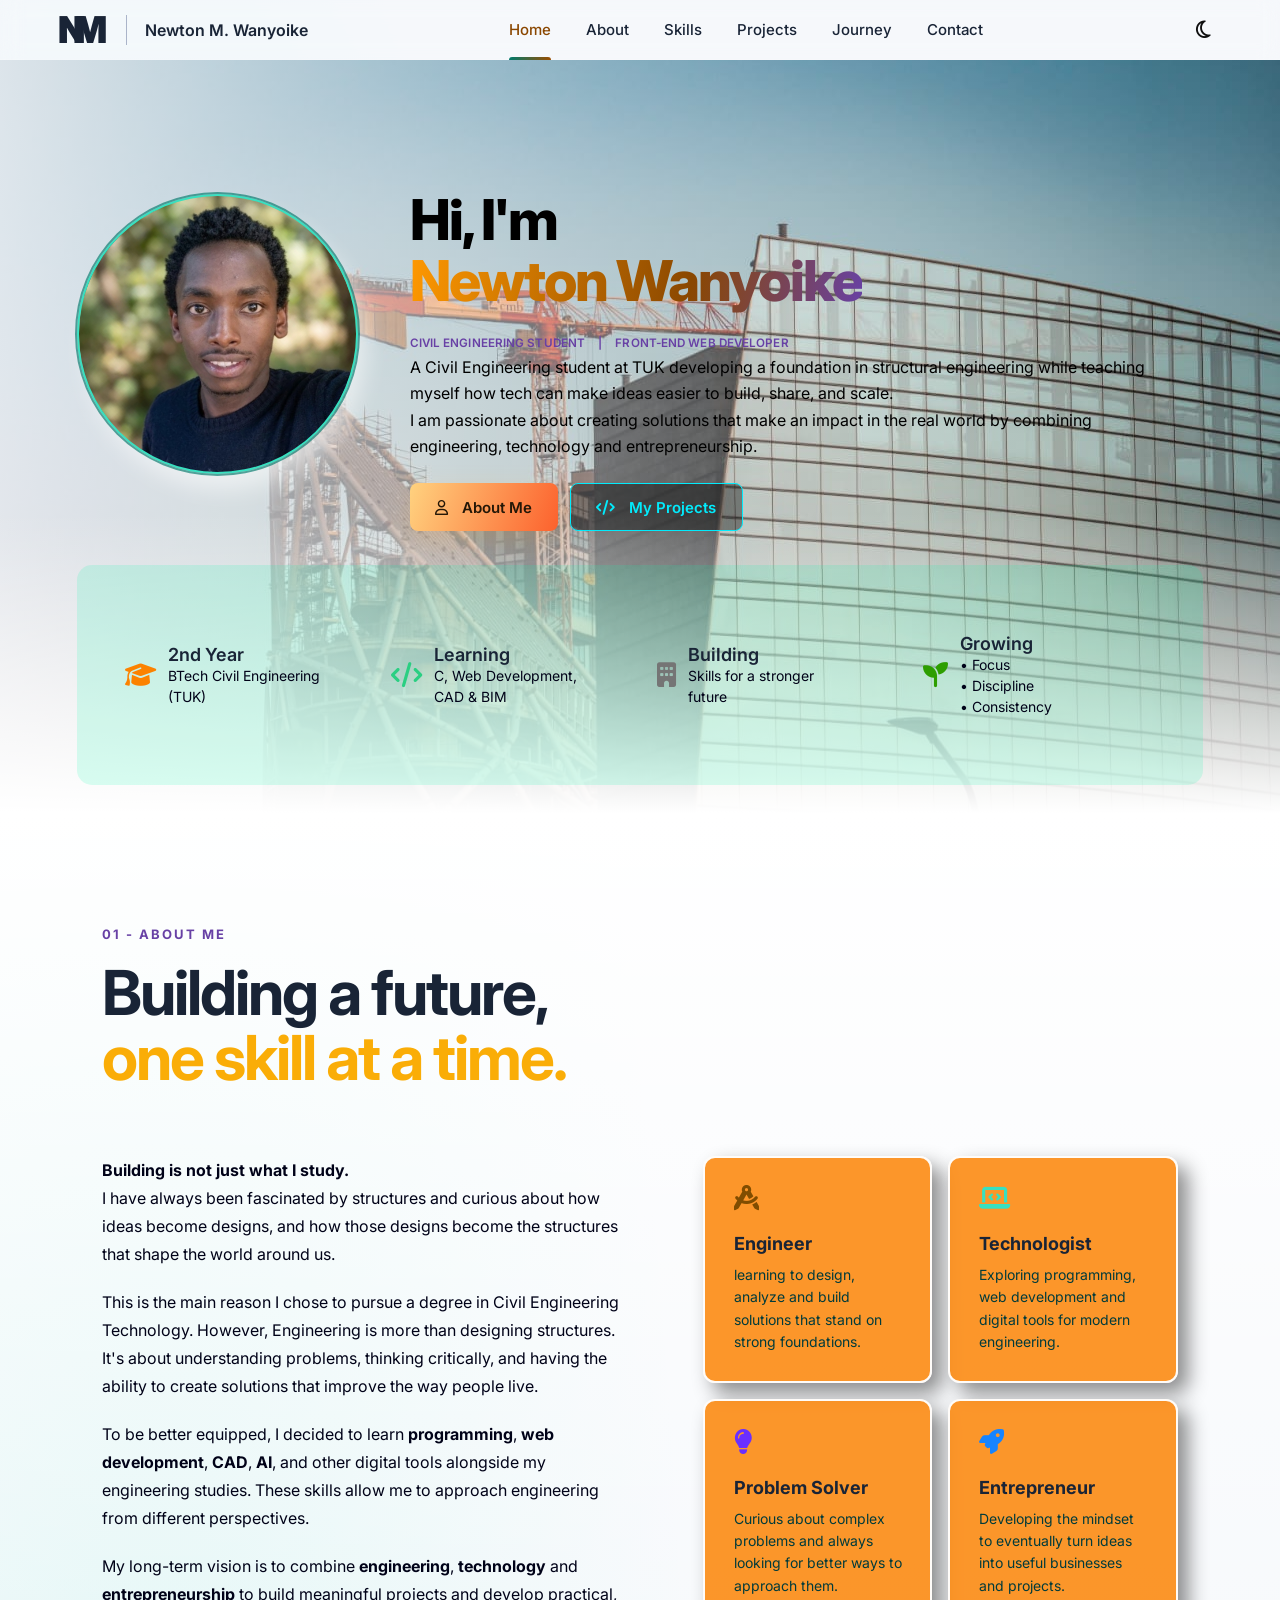
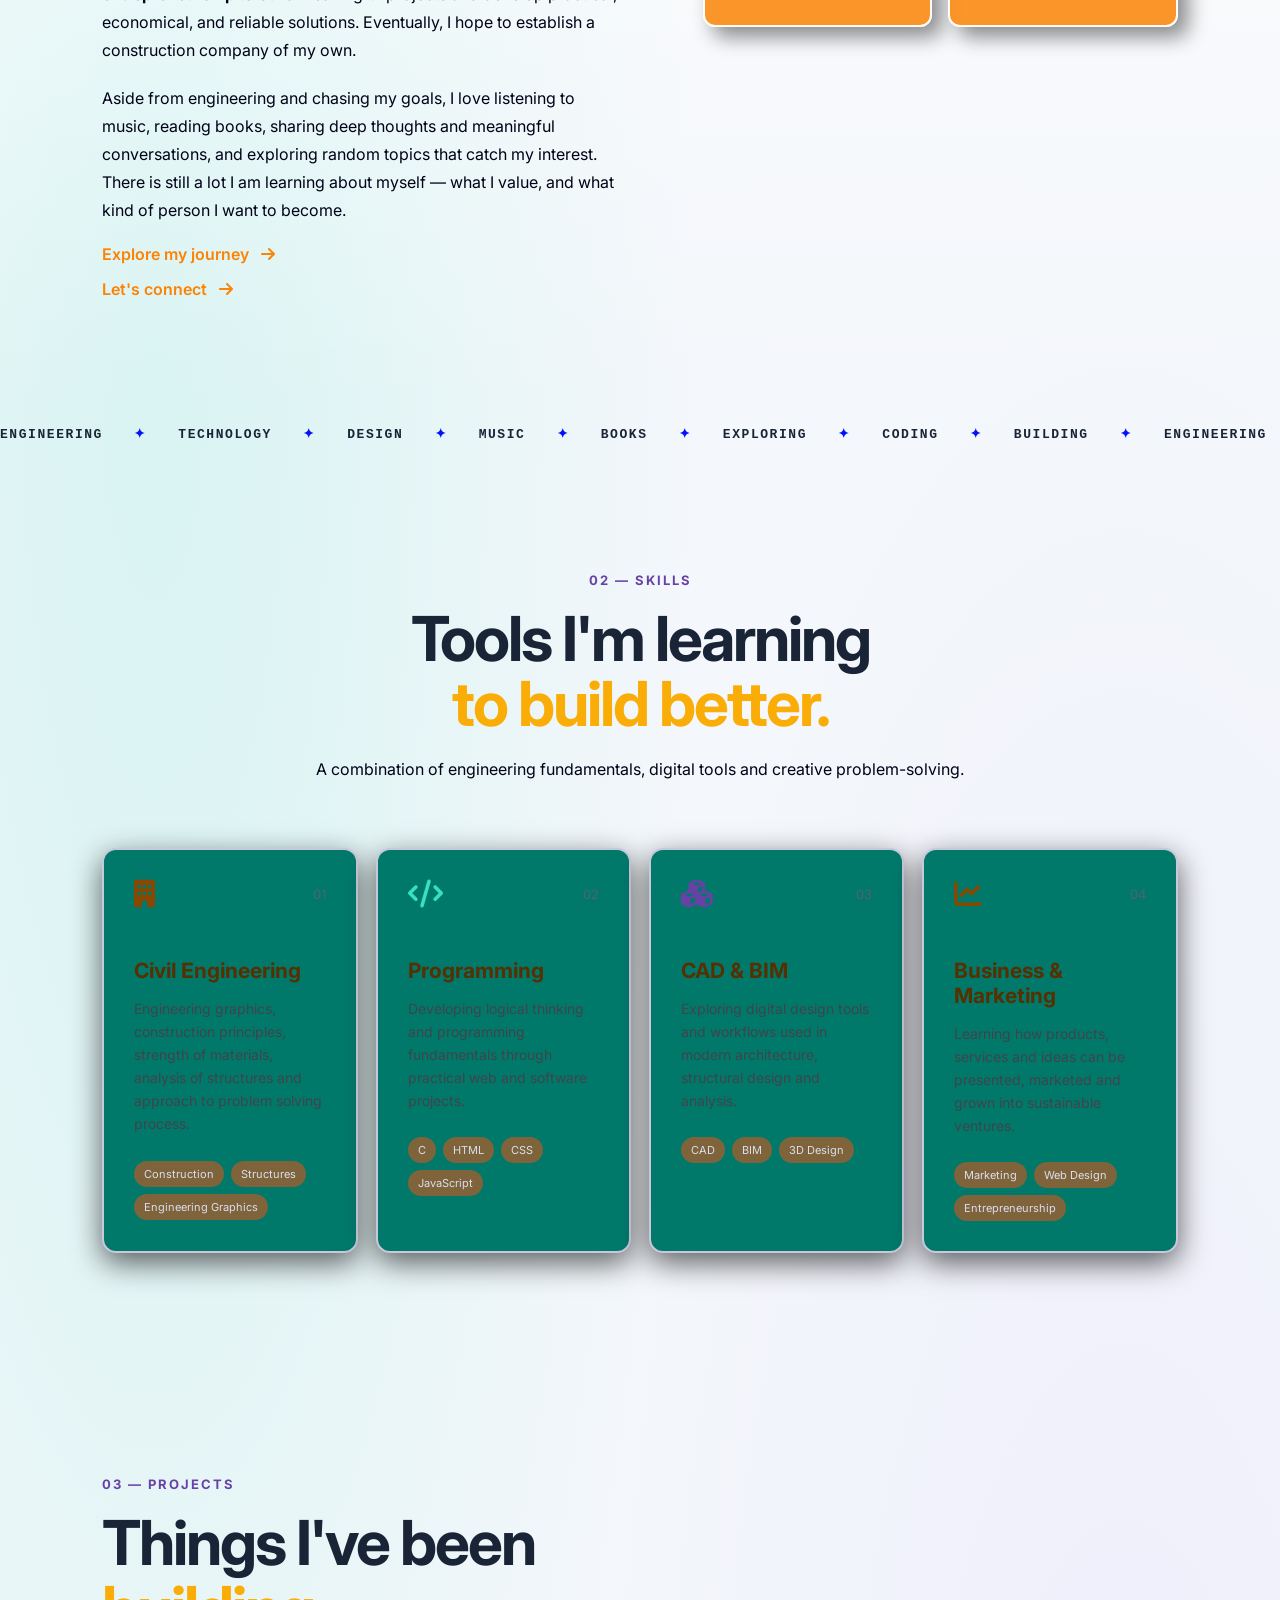
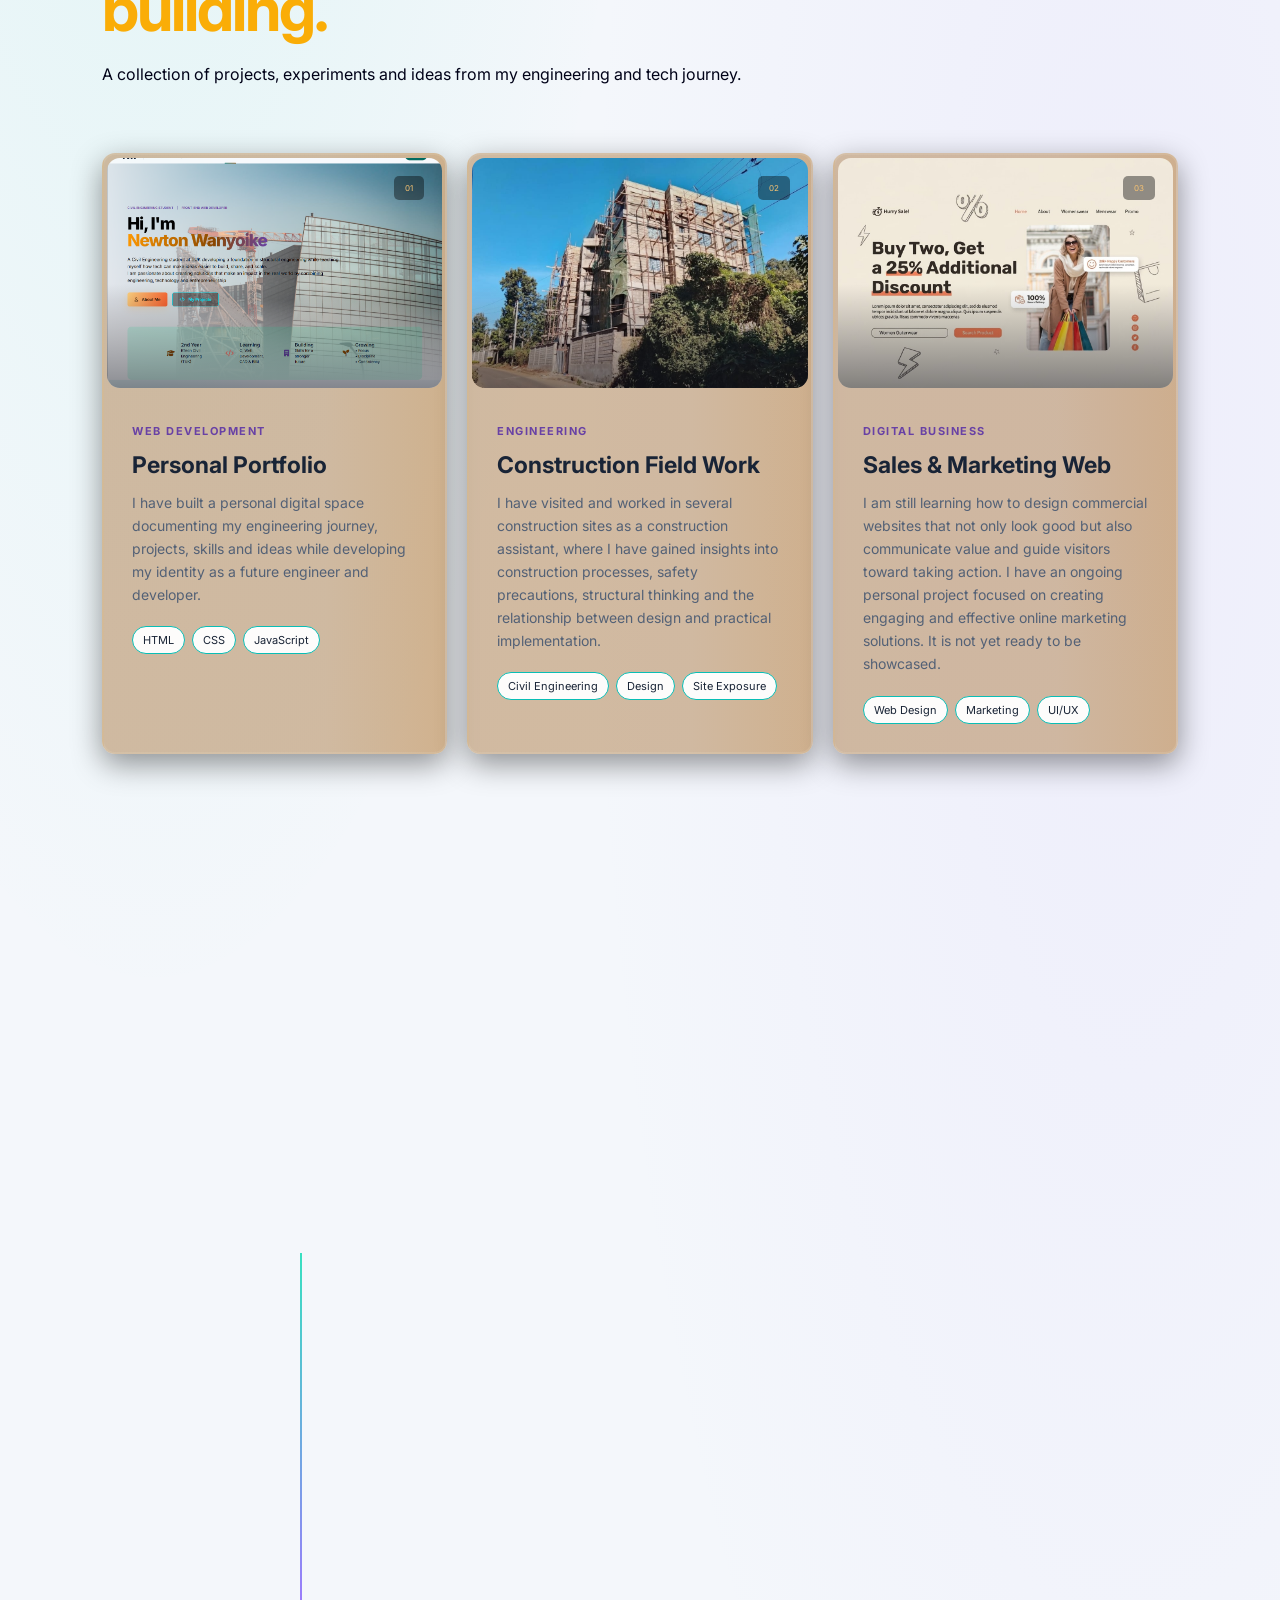
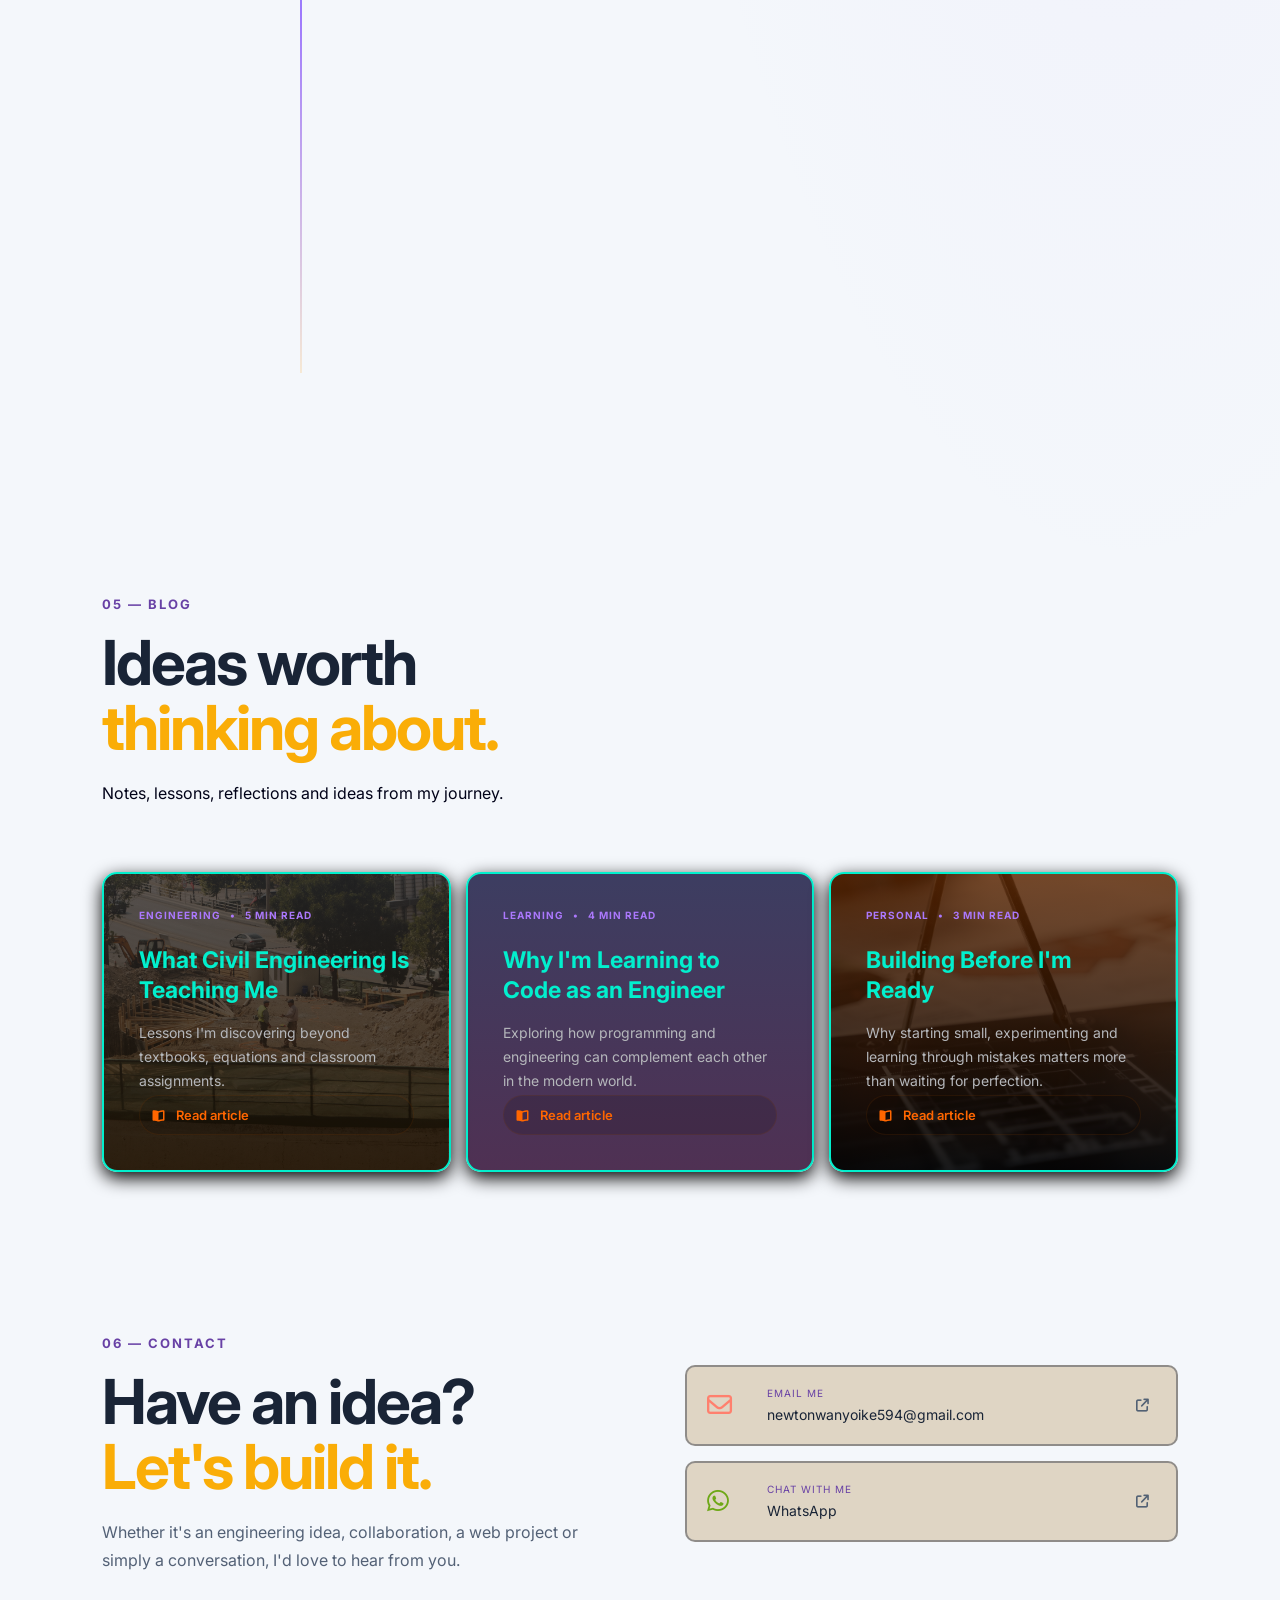
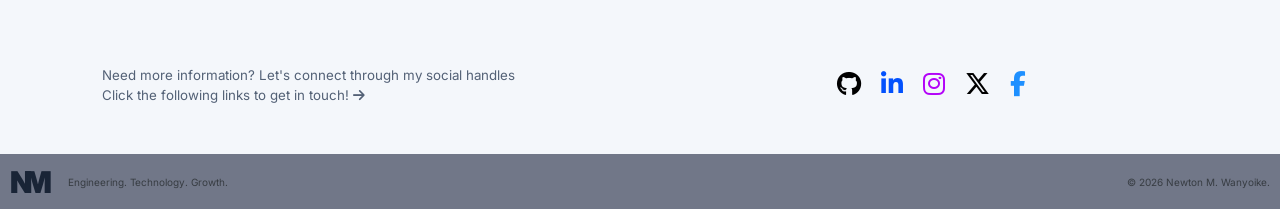
==== commit 7038af63: "Update print statement from 'Hello' to 'Goodbye'" ====
--- a/index.html
+++ b/index.html
@@ -3,41 +3,62 @@
   <head>
     <meta charset="UTF-8" />
     <meta name="viewport" content="width=device-width, initial-scale=1.0" />
-    <meta
-      name="description"
-      content="Personal portfolio of an engineering student, builder and lifelong learner."
-    />
-    <meta property="og:type" content="website" />
-    <meta
-      property="og:title"
-      content="Newton M. Wanyoike | Civil Engineering Student &amp; Builder"
-    />
-    <meta
-      property="og:description"
-      content="Personal portfolio of Newton M. Wanyoike, a civil engineering student, junior front-end web developer, builder and lifelong learner."
-    />
-    <meta
-      property="og:image"
-      content="https://asterisk58.github.io/improved%20web%20portfolio/images/1791968920430.jpg"
-    />
-    <meta
-      property="og:image:alt"
-      content="Image preview for Newton M. Wanyoike's portfolio"
-    />
-    <meta name="twitter:card" content="summary_large_image" />
-    <meta
-      name="twitter:title"
-      content="Newton M. Wanyoike | Civil Engineering Student &amp; Builder"
-    />
-    <meta
-      name="twitter:description"
-      content="Personal portfolio of Newton M. Wanyoike, a civil engineering student, junior front-end web developer, builder and lifelong learner."
-    />
-    <meta
-      name="twitter:image"
-      content="https://asterisk58.github.io/improved%20web%20portfolio/images/1791968920430.jpg"
-    />
-    <title>Newton M. Wanyoike | Civil Engineering Student & Builder</title>
+    
+<meta
+  name="description"
+  content="Explore Newton M. Wanyoike's journey as a Civil Engineering student at TUK, junior front-end developer, builder, and lifelong learner."
+/>
+
+<link
+  rel="canonical"
+  href="https://my-engineering-journey.asterisk58.workers.dev/"
+/>
+
+<meta property="og:type" content="website" />
+
+<meta
+  property="og:title"
+  content="Newton M. Wanyoike | Civil Engineering Student &amp; Builder"
+/>
+
+<meta
+  property="og:description"
+  content="Follow my journey through civil engineering, web development, technology, and personal growth."
+/>
+
+<meta
+  property="og:url"
+  content="https://my-engineering-journey.asterisk58.workers.dev/"
+/>
+
+<meta
+  property="og:image"
+  content="https://my-engineering-journey.asterisk58.workers.dev/images/1791968920430.jpg"
+/>
+
+<meta
+  property="og:image:alt"
+  content="Portfolio preview of Newton M. Wanyoike, Civil Engineering student and front-end developer"
+/>
+    
+<meta name="twitter:card" content="summary_large_image" />
+
+<meta
+  name="twitter:title"
+  content="Newton M. Wanyoike | Civil Engineering Student &amp; Builder"
+/>
+
+<meta
+  name="twitter:description"
+  content="Follow my journey through civil engineering, web development, technology, and personal growth."
+/>
+
+<meta
+  name="twitter:image"
+  content="https://my-engineering-journey.asterisk58.workers.dev/images/1791968920430.jpg"
+/>
+
+<title>Newton M. Wanyoike | Civil Engineering Student &amp; Builder</title>
     <link rel="preconnect" href="https://fonts.googleapis.com" />
     <link rel="preconnect" href="https://fonts.gstatic.com" crossorigin />
     <link rel="stylesheet" href="style.css" />
@@ -95,14 +116,7 @@
       </nav>
 
       <div class="nav-actions">
-        <!--a
-          href="Documents/Newton's Curiculum Vitae.pdf"
-          class="resume-btn"
-          download
-        >
-          <i class="fa-solid fa-download"></i>
-          Resume
-        </a-->
+      
         <button
           class="theme-toggle"
           id="themeToggle"
@@ -125,15 +139,12 @@
         </button>
       </div>
     </header>
-
-    <!-- ================= HERO change jushee's web such tha it shows 2 product cards in a row in mobile phone, 3 in small tablets, 5 in laptops and 6 in bigger screens================= -->
-
+    
     <main>
       <section class="hero" id="home">
-        <!-- Background image -->
+      
         <div class="hero-background"></div>
-
-        <!-- Dark overlay -->
+        
         <div class="hero-overlay"></div>
 
         <div class="hero-content">
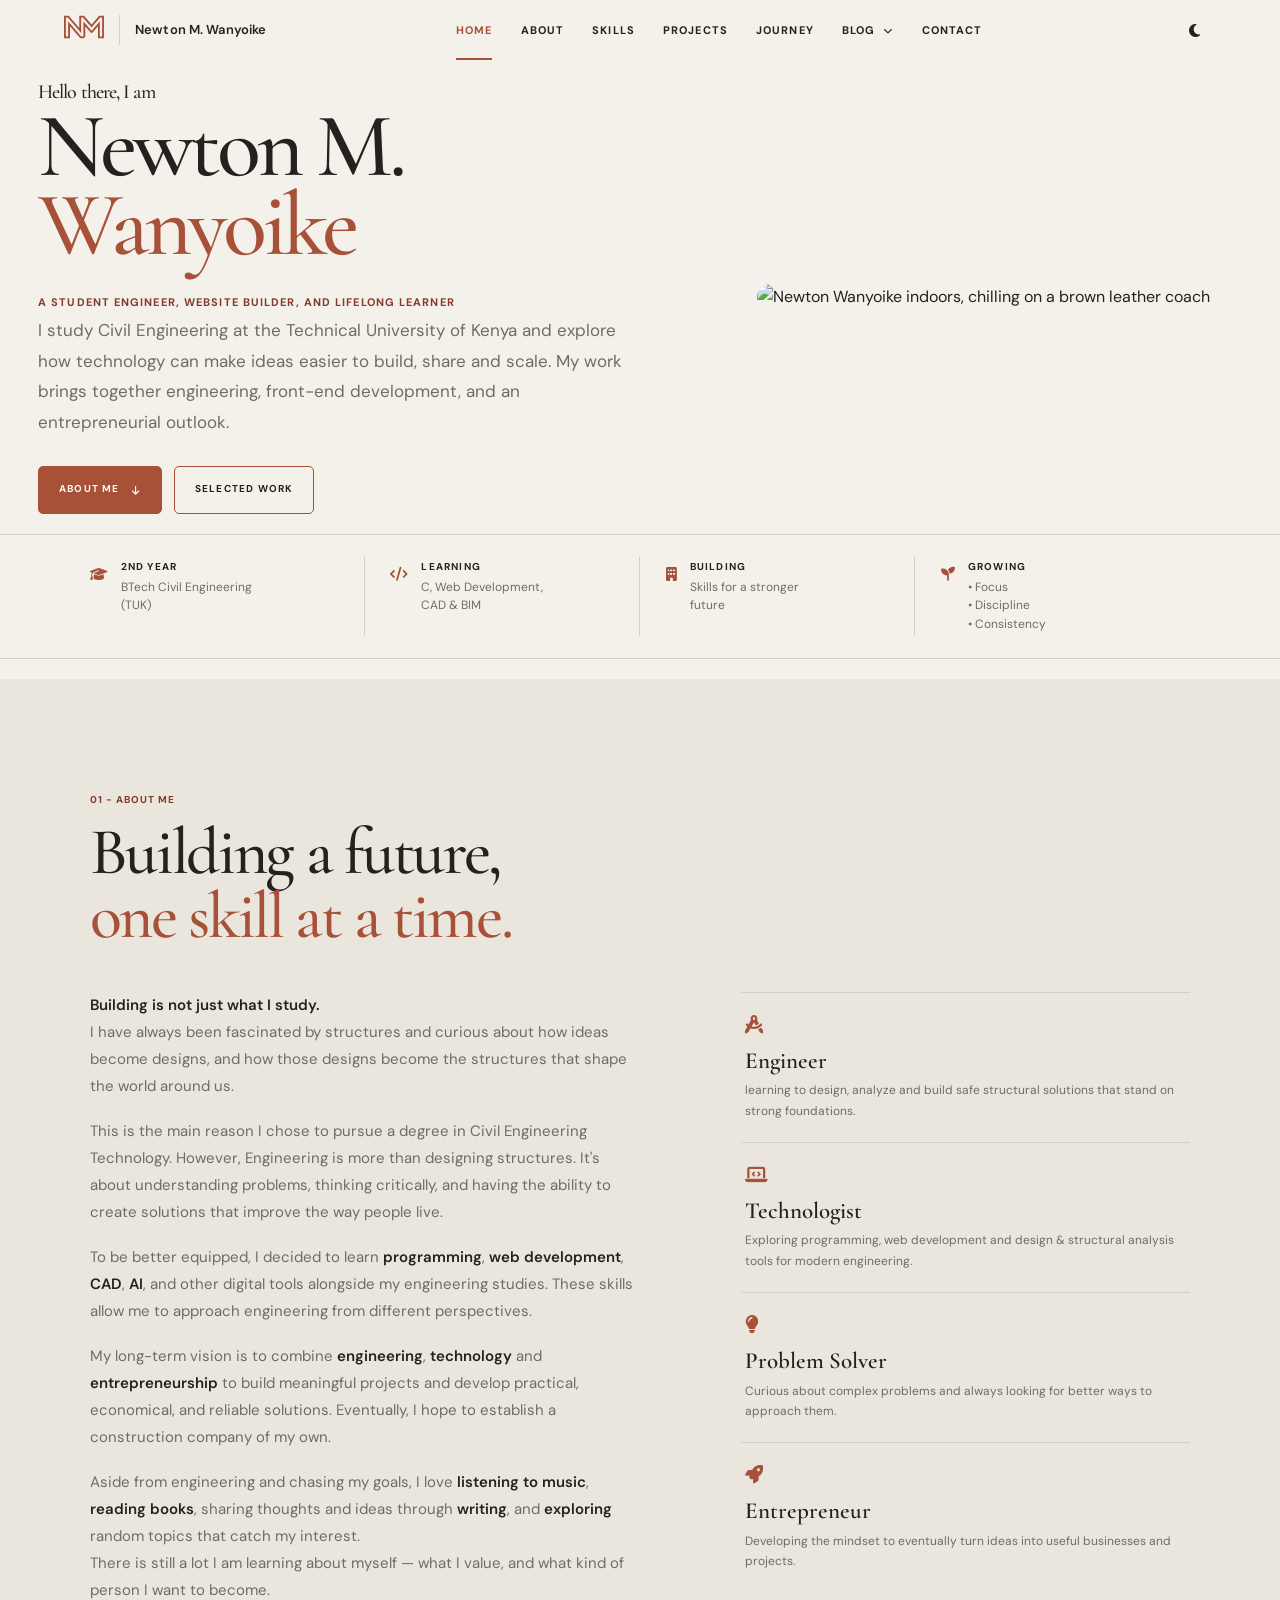
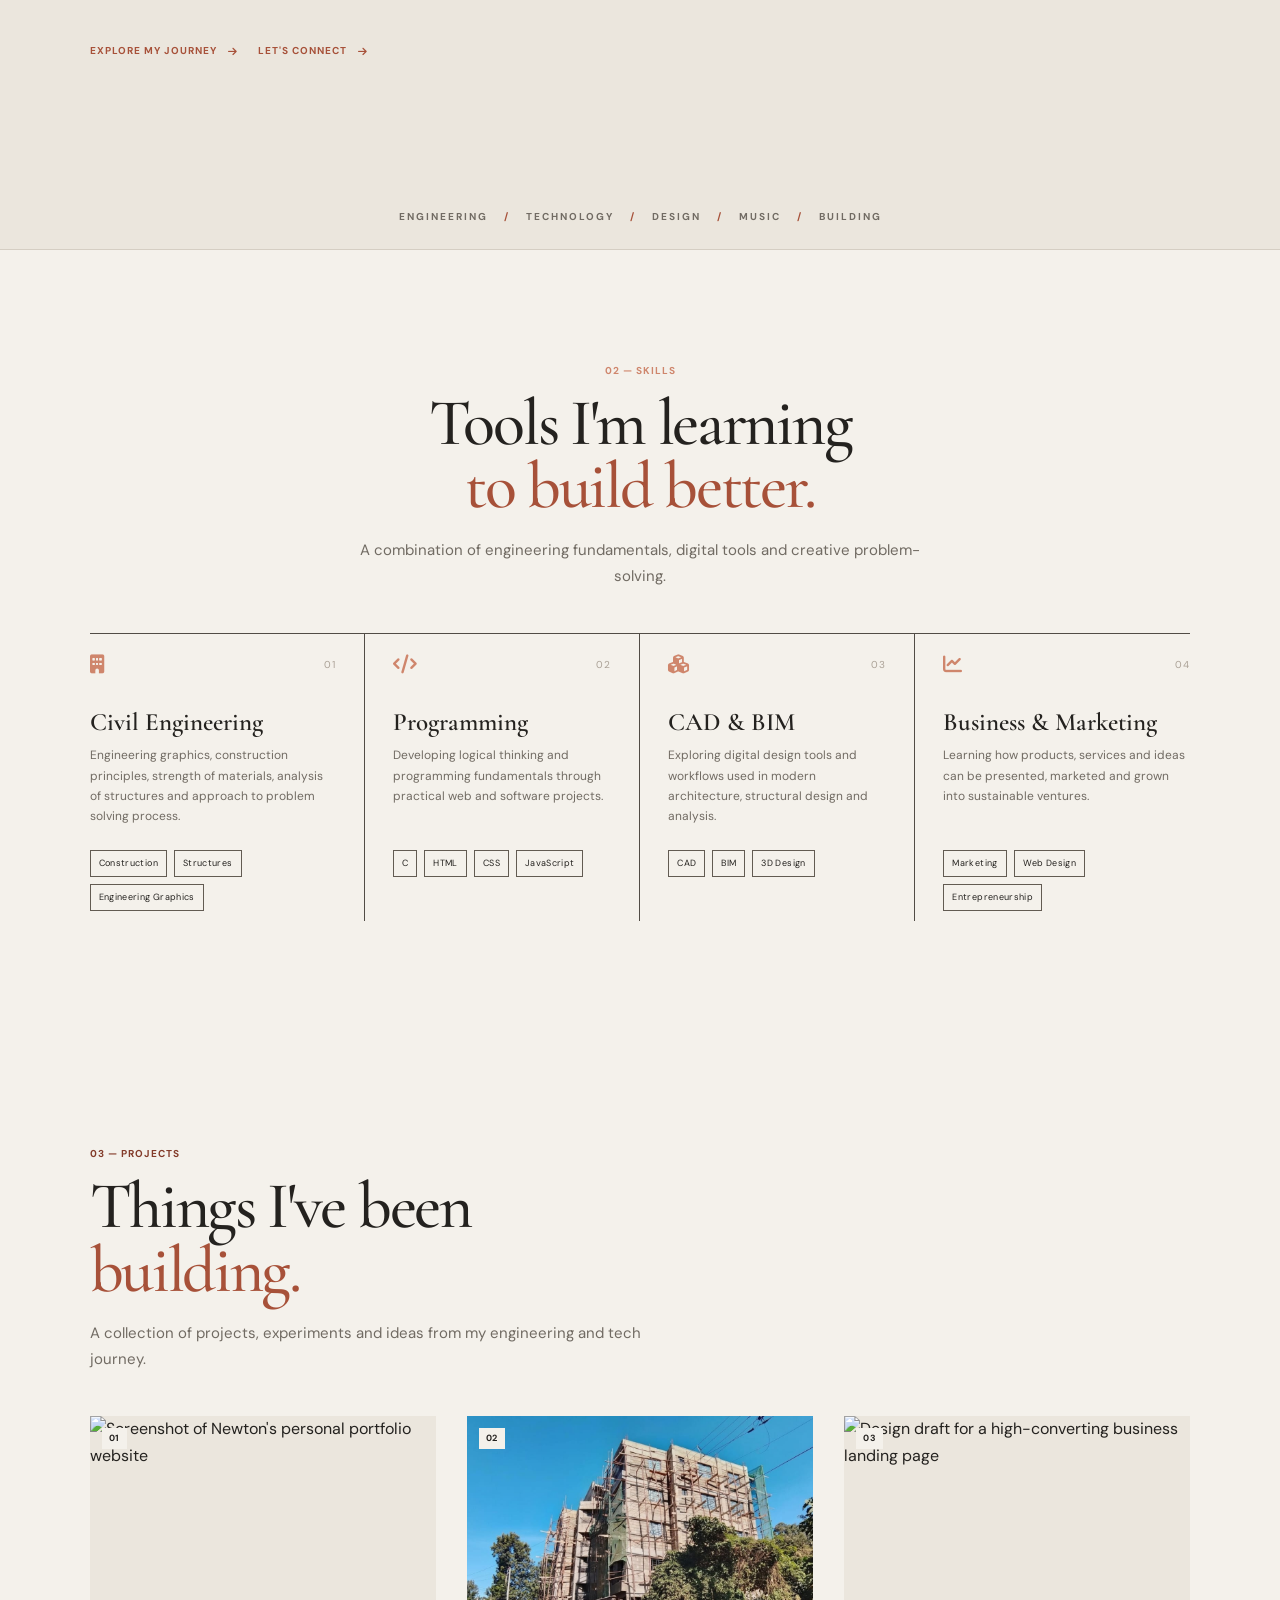
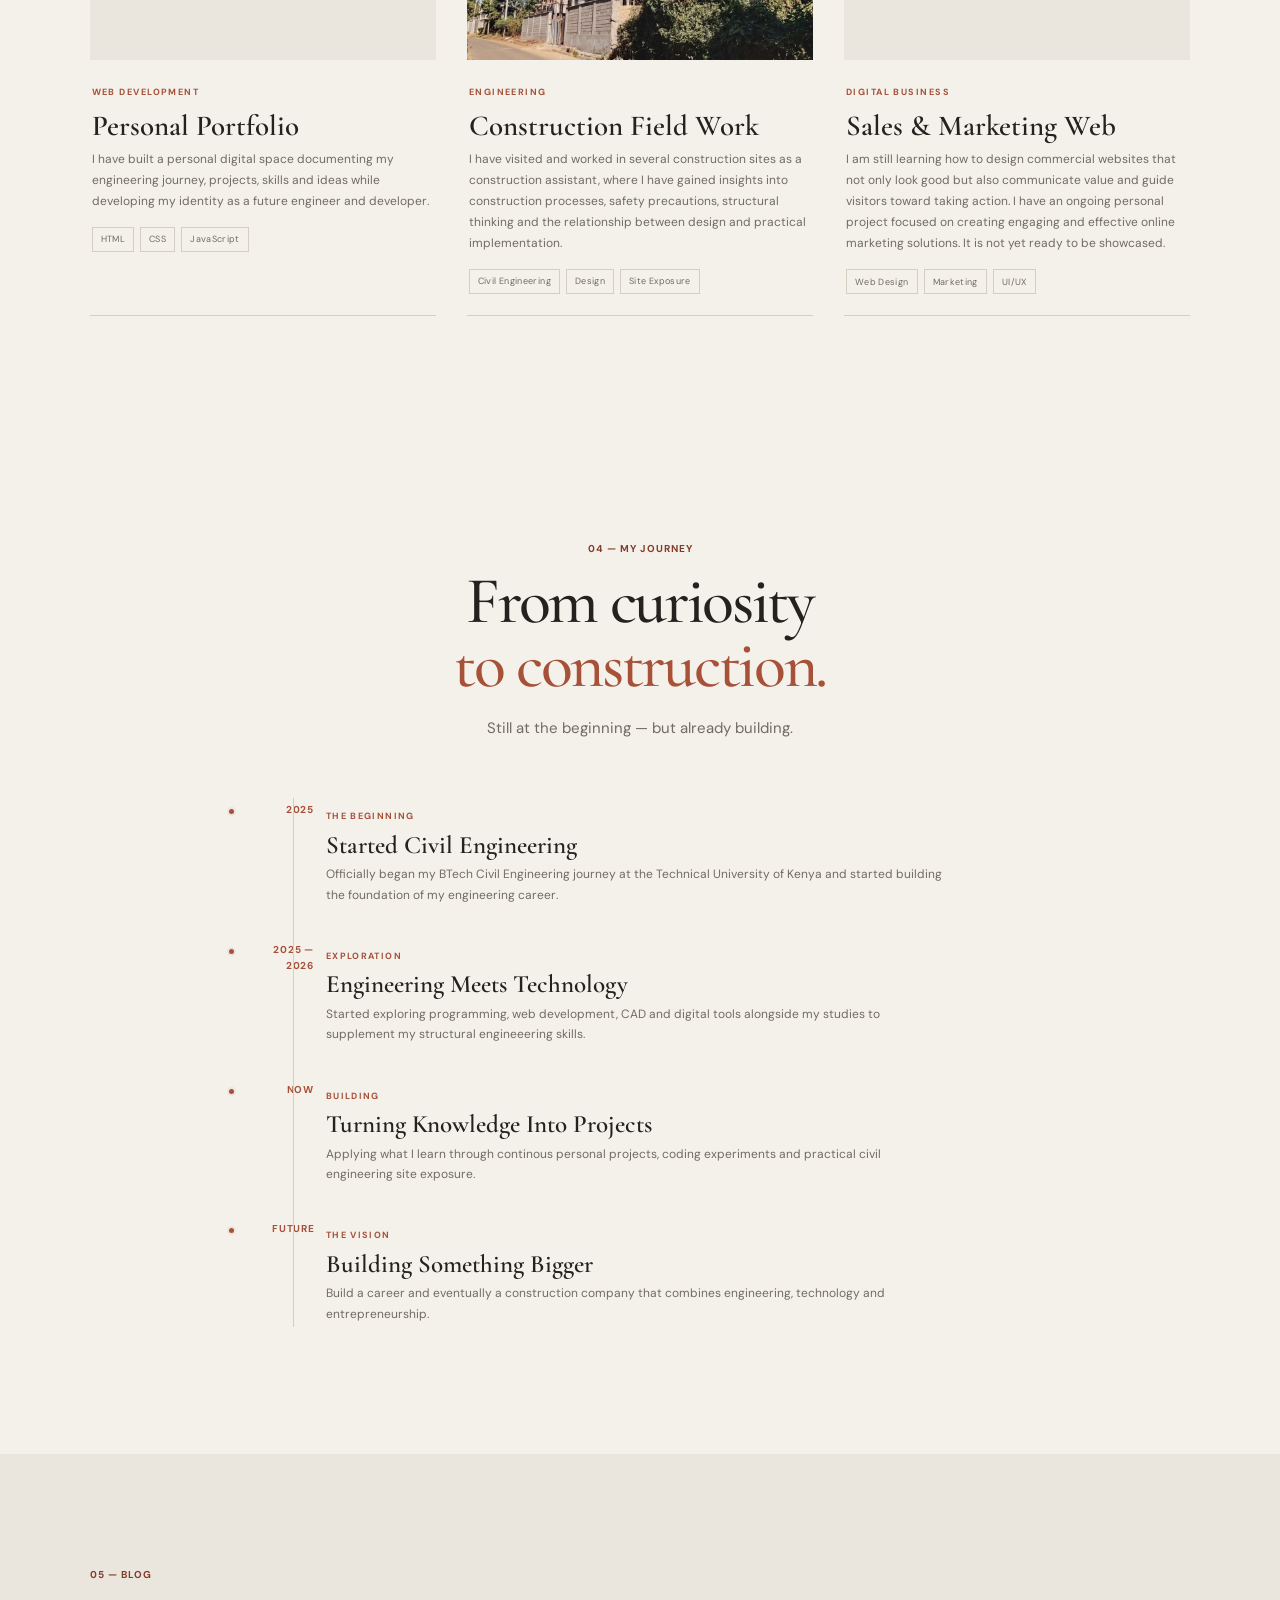
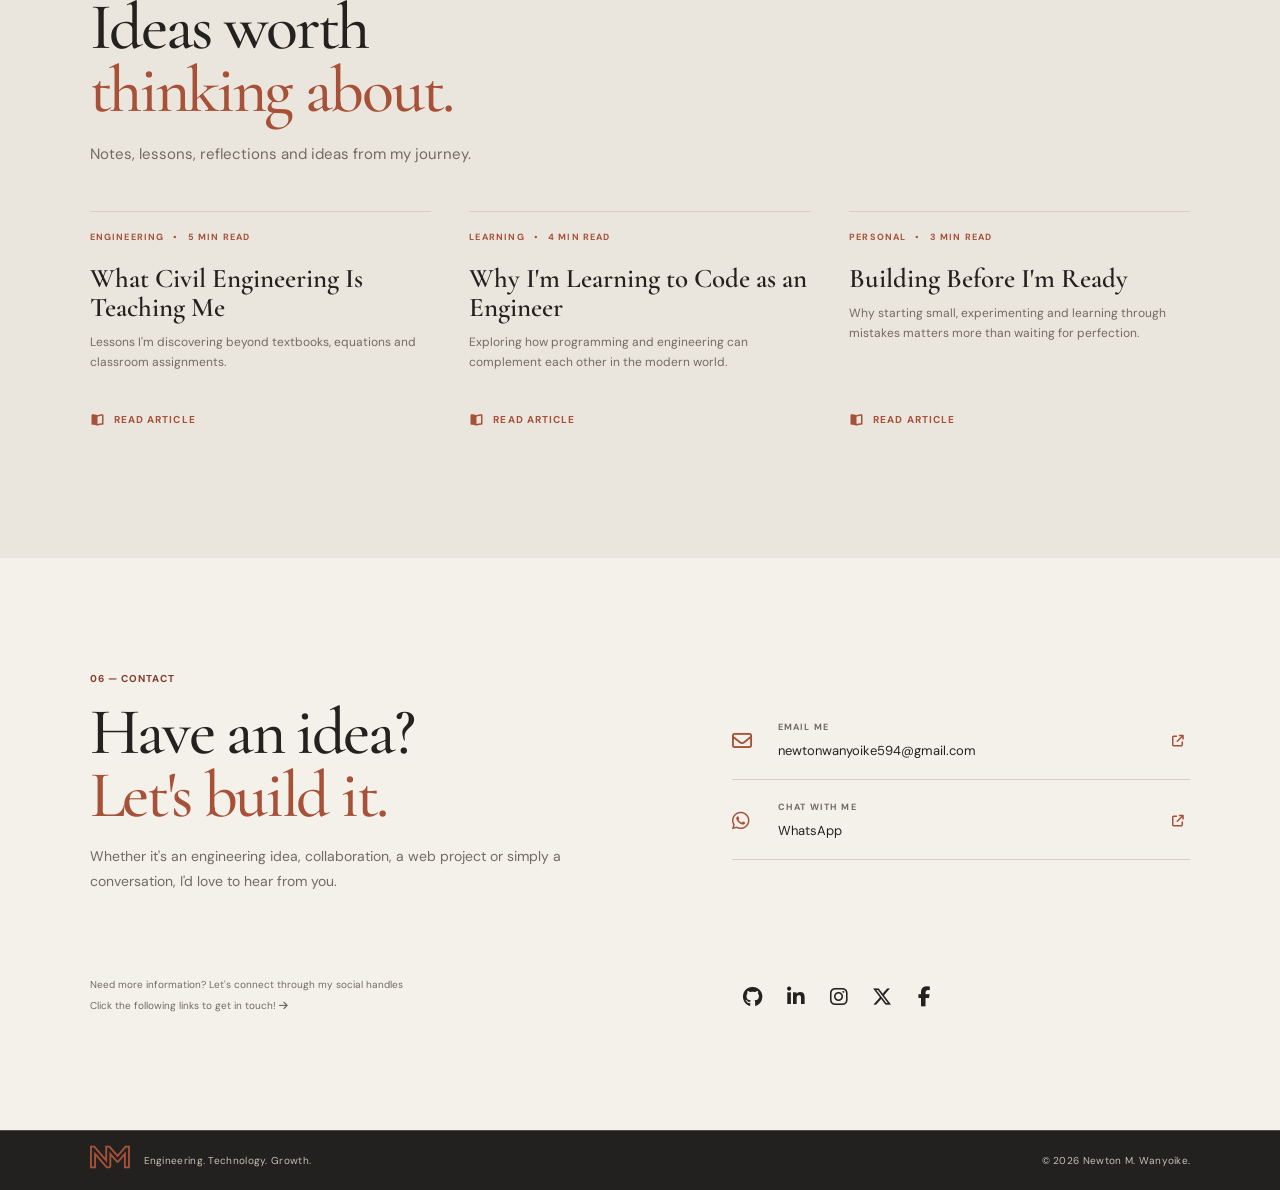
==== commit d40eed47: "Add files via upload" ====
--- a/index.html
+++ b/index.html
@@ -3,67 +3,74 @@
   <head>
     <meta charset="UTF-8" />
     <meta name="viewport" content="width=device-width, initial-scale=1.0" />
-    
-<meta
-  name="description"
-  content="Explore Newton M. Wanyoike's journey as a Civil Engineering student at TUK, junior front-end developer, builder, and lifelong learner."
-/>
-
-<link
-  rel="canonical"
-  href="https://my-engineering-journey.asterisk58.workers.dev/"
-/>
-
-<meta property="og:type" content="website" />
-
-<meta
-  property="og:title"
-  content="Newton M. Wanyoike | Civil Engineering Student &amp; Builder"
-/>
-
-<meta
-  property="og:description"
-  content="Follow my journey through civil engineering, web development, technology, and personal growth."
-/>
-
-<meta
-  property="og:url"
-  content="https://my-engineering-journey.asterisk58.workers.dev/"
-/>
-
-<meta
-  property="og:image"
-  content="https://my-engineering-journey.asterisk58.workers.dev/images/1791968920430.jpg"
-/>
-
-<meta
-  property="og:image:alt"
-  content="Portfolio preview of Newton M. Wanyoike, Civil Engineering student and front-end developer"
-/>
-    
-<meta name="twitter:card" content="summary_large_image" />
-
-<meta
-  name="twitter:title"
-  content="Newton M. Wanyoike | Civil Engineering Student &amp; Builder"
-/>
-
-<meta
-  name="twitter:description"
-  content="Follow my journey through civil engineering, web development, technology, and personal growth."
-/>
-
-<meta
-  name="twitter:image"
-  content="https://my-engineering-journey.asterisk58.workers.dev/images/1791968920430.jpg"
-/>
-
-<title>Newton M. Wanyoike | Civil Engineering Student &amp; Builder</title>
+
+    <meta
+      name="description"
+      content="Explore Newton M. Wanyoike's journey as a Civil Engineering student at TUK, junior front-end developer, builder, and lifelong learner."
+    />
+
+    <link
+      rel="canonical"
+      href="https://my-engineering-journey.asterisk58.workers.dev/"
+    />
+
+    <meta property="og:type" content="website" />
+
+    <meta
+      property="og:title"
+      content="Newton M. Wanyoike | Civil Engineering Student &amp; Builder"
+    />
+
+    <meta
+      property="og:description"
+      content="Follow my journey through civil engineering, web development, technology, and personal growth."
+    />
+
+    <meta
+      property="og:url"
+      content="https://my-engineering-journey.asterisk58.workers.dev/"
+    />
+    <meta property="og:site_name" content="Newton M. Wanyoike | Portfolio" />
+
+    <meta
+      property="og:image"
+      content="https://my-engineering-journey.asterisk58.workers.dev/images/1791968920430.jpg"
+    />
+
+    <meta
+      property="og:image:alt"
+      content="image preview of Newton M. Wanyoike, Civil Engineering student and front-end developer"
+    />
+
+    <meta name="twitter:card" content="summary_large_image" />
+
+    <meta
+      name="twitter:title"
+      content="Newton M. Wanyoike | Civil Engineering Student &amp; Builder"
+    />
+
+    <meta
+      name="twitter:description"
+      content="Follow my journey through civil engineering, web development, technology, and personal growth."
+    />
+
+    <meta
+      name="twitter:image"
+      content="https://my-engineering-journey.asterisk58.workers.dev/images/1791968920430.jpg"
+    />
+
+    <title>Newton M. Wanyoike | Civil Engineering Student &amp; Builder</title>
     <link rel="preconnect" href="https://fonts.googleapis.com" />
     <link rel="preconnect" href="https://fonts.gstatic.com" crossorigin />
+    <link
+      rel="preload"
+      as="image"
+      href="images/InShot_20261014_092918568.opt.jpg"
+      fetchpriority="high"
+    />
     <link rel="stylesheet" href="style.css" />
     <link
-      href="https://fonts.googleapis.com/css2?family=Inter:wght@400;500;600;700;800&display=swap"
+      href="https://fonts.googleapis.com/css2?family=Cormorant+Garamond:wght@500;600;700&family=DM+Sans:wght@400;500;600;700&display=swap"
       rel="stylesheet"
     />
     <link
@@ -78,9 +85,16 @@
     </div>
     <header class="navbar">
       <div class="logo-area">
-        <div class="logo" href="#home" aria-label="Home">
-          <span>N</span><span>M</span>
-        </div>
+        <a class="logo" href="#home" aria-label="Home">
+          <span
+            ><svg width="40" height="40" viewBox="0 0 1307 1307">
+              <path
+                fill="currentColor"
+                d="M 0.0,285.0 L 1.0,1023.0 L 195.0,1023.0 L 196.0,644.0 L 198.0,637.0 L 225.0,664.0 L 229.0,671.0 L 295.0,745.0 L 308.0,762.0 L 326.0,781.0 L 326.0,783.0 L 360.0,822.0 L 365.0,826.0 L 364.0,827.0 L 391.0,856.0 L 402.0,871.0 L 413.0,882.0 L 442.0,917.0 L 444.0,917.0 L 444.0,919.0 L 457.0,935.0 L 460.0,936.0 L 460.0,938.0 L 514.0,999.0 L 516.0,999.0 L 522.0,1006.0 L 529.0,1009.0 L 537.0,1015.0 L 555.0,1021.0 L 577.0,1024.0 L 620.0,1023.0 L 624.0,1021.0 L 633.0,1020.0 L 652.0,1013.0 L 661.0,1008.0 L 676.0,995.0 L 682.0,987.0 L 691.0,967.0 L 695.0,947.0 L 695.0,645.0 L 696.0,640.0 L 698.0,638.0 L 710.0,649.0 L 709.0,650.0 L 765.0,713.0 L 765.0,715.0 L 802.0,756.0 L 821.0,780.0 L 869.0,835.0 L 878.0,840.0 L 882.0,839.0 L 887.0,842.0 L 905.0,843.0 L 928.0,839.0 L 942.0,827.0 L 973.0,790.0 L 972.0,789.0 L 974.0,787.0 L 975.0,788.0 L 974.0,787.0 L 984.0,777.0 L 988.0,770.0 L 992.0,768.0 L 1004.0,752.0 L 1009.0,748.0 L 1062.0,685.0 L 1074.0,673.0 L 1082.0,663.0 L 1084.0,658.0 L 1086.0,658.0 L 1094.0,648.0 L 1105.0,637.0 L 1107.0,637.0 L 1109.0,641.0 L 1110.0,1023.0 L 1303.0,1024.0 L 1305.0,1022.0 L 1306.0,304.0 L 1304.0,283.0 L 1171.0,282.0 L 1155.0,285.0 L 1145.0,291.0 L 1133.0,303.0 L 1125.0,314.0 L 1085.0,359.0 L 1084.0,362.0 L 1065.0,382.0 L 1047.0,405.0 L 1043.0,408.0 L 1016.0,440.0 L 1017.0,441.0 L 1007.0,450.0 L 1005.0,454.0 L 941.0,527.0 L 941.0,529.0 L 936.0,533.0 L 909.0,566.0 L 902.0,572.0 L 899.0,571.0 L 889.0,561.0 L 870.0,537.0 L 866.0,535.0 L 865.0,532.0 L 860.0,528.0 L 860.0,526.0 L 838.0,500.0 L 817.0,478.0 L 818.0,477.0 L 791.0,447.0 L 773.0,424.0 L 765.0,417.0 L 761.0,410.0 L 730.0,374.0 L 723.0,368.0 L 722.0,365.0 L 712.0,355.0 L 703.0,343.0 L 701.0,343.0 L 701.0,340.0 L 657.0,290.0 L 648.0,285.0 L 634.0,282.0 L 504.0,283.0 L 499.0,288.0 L 499.0,671.0 L 498.0,678.0 L 496.0,680.0 L 487.0,672.0 L 479.0,662.0 L 477.0,662.0 L 477.0,660.0 L 468.0,648.0 L 464.0,646.0 L 465.0,645.0 L 460.0,641.0 L 460.0,639.0 L 441.0,620.0 L 441.0,618.0 L 424.0,599.0 L 423.0,596.0 L 411.0,582.0 L 400.0,572.0 L 400.0,570.0 L 385.0,552.0 L 381.0,550.0 L 381.0,548.0 L 358.0,520.0 L 354.0,518.0 L 351.0,512.0 L 350.0,513.0 L 348.0,509.0 L 343.0,506.0 L 343.0,503.0 L 321.0,477.0 L 313.0,471.0 L 313.0,468.0 L 300.0,455.0 L 300.0,453.0 L 296.0,450.0 L 296.0,448.0 L 275.0,425.0 L 268.0,415.0 L 258.0,406.0 L 258.0,404.0 L 255.0,401.0 L 253.0,401.0 L 252.0,397.0 L 210.0,348.0 L 204.0,343.0 L 204.0,341.0 L 200.0,338.0 L 177.0,309.0 L 159.0,290.0 L 158.0,291.0 L 153.0,286.0 L 144.0,283.0 L 134.0,282.0 L 12.0,282.0 L 12.0,284.0 L 2.0,283.0 Z M 61.0,346.0 L 66.0,343.0 L 114.0,343.0 L 123.0,344.0 L 130.0,349.0 L 132.0,353.0 L 138.0,360.0 L 140.0,360.0 L 140.0,362.0 L 173.0,401.0 L 205.0,436.0 L 213.0,447.0 L 220.0,453.0 L 220.0,455.0 L 228.0,463.0 L 230.0,467.0 L 251.0,489.0 L 250.0,490.0 L 273.0,515.0 L 274.0,518.0 L 295.0,541.0 L 309.0,559.0 L 316.0,565.0 L 316.0,567.0 L 341.0,596.0 L 348.0,601.0 L 347.0,603.0 L 388.0,649.0 L 426.0,695.0 L 442.0,712.0 L 444.0,712.0 L 445.0,717.0 L 471.0,745.0 L 471.0,747.0 L 493.0,771.0 L 495.0,775.0 L 536.0,823.0 L 541.0,826.0 L 540.0,827.0 L 542.0,830.0 L 544.0,830.0 L 544.0,832.0 L 554.0,843.0 L 557.0,842.0 L 557.0,844.0 L 560.0,838.0 L 560.0,346.0 L 562.0,344.0 L 617.0,343.0 L 624.0,346.0 L 636.0,358.0 L 643.0,369.0 L 650.0,376.0 L 653.0,377.0 L 653.0,380.0 L 684.0,416.0 L 689.0,420.0 L 690.0,423.0 L 711.0,446.0 L 713.0,450.0 L 720.0,456.0 L 720.0,458.0 L 745.0,487.0 L 748.0,488.0 L 748.0,490.0 L 759.0,501.0 L 759.0,503.0 L 809.0,561.0 L 813.0,564.0 L 821.0,575.0 L 828.0,581.0 L 828.0,583.0 L 853.0,611.0 L 856.0,612.0 L 856.0,615.0 L 900.0,666.0 L 907.0,663.0 L 909.0,658.0 L 912.0,657.0 L 957.0,604.0 L 961.0,597.0 L 970.0,589.0 L 972.0,584.0 L 975.0,583.0 L 987.0,569.0 L 990.0,564.0 L 991.0,565.0 L 1000.0,554.0 L 1000.0,552.0 L 1003.0,551.0 L 1010.0,541.0 L 1036.0,512.0 L 1036.0,510.0 L 1053.0,492.0 L 1054.0,489.0 L 1068.0,475.0 L 1068.0,473.0 L 1072.0,470.0 L 1127.0,406.0 L 1127.0,404.0 L 1154.0,375.0 L 1155.0,372.0 L 1164.0,363.0 L 1164.0,360.0 L 1170.0,356.0 L 1173.0,350.0 L 1180.0,344.0 L 1184.0,343.0 L 1242.0,344.0 L 1244.0,346.0 L 1245.0,447.0 L 1244.0,960.0 L 1241.0,963.0 L 1237.0,964.0 L 1174.0,963.0 L 1170.0,960.0 L 1170.0,474.0 L 1166.0,471.0 L 1164.0,473.0 L 1165.0,475.0 L 1159.0,479.0 L 1132.0,510.0 L 1132.0,512.0 L 1128.0,514.0 L 1126.0,519.0 L 1071.0,581.0 L 1072.0,582.0 L 1061.0,592.0 L 1053.0,602.0 L 1053.0,604.0 L 1032.0,626.0 L 927.0,749.0 L 925.0,753.0 L 902.0,777.0 L 897.0,775.0 L 891.0,768.0 L 889.0,768.0 L 887.0,763.0 L 881.0,758.0 L 882.0,757.0 L 868.0,740.0 L 859.0,732.0 L 856.0,726.0 L 849.0,720.0 L 850.0,719.0 L 828.0,695.0 L 828.0,693.0 L 816.0,679.0 L 813.0,678.0 L 814.0,677.0 L 796.0,656.0 L 793.0,655.0 L 790.0,649.0 L 779.0,638.0 L 780.0,637.0 L 748.0,602.0 L 748.0,600.0 L 739.0,593.0 L 740.0,591.0 L 731.0,580.0 L 717.0,566.0 L 716.0,563.0 L 700.0,544.0 L 696.0,542.0 L 695.0,538.0 L 680.0,523.0 L 681.0,522.0 L 652.0,488.0 L 648.0,486.0 L 648.0,484.0 L 638.0,472.0 L 635.0,472.0 L 634.0,941.0 L 629.0,955.0 L 619.0,963.0 L 617.0,962.0 L 576.0,964.0 L 565.0,961.0 L 550.0,951.0 L 551.0,950.0 L 536.0,932.0 L 525.0,922.0 L 512.0,904.0 L 509.0,903.0 L 509.0,901.0 L 501.0,892.0 L 499.0,893.0 L 497.0,891.0 L 498.0,888.0 L 473.0,861.0 L 462.0,846.0 L 460.0,846.0 L 459.0,843.0 L 458.0,844.0 L 456.0,842.0 L 454.0,837.0 L 428.0,807.0 L 425.0,806.0 L 422.0,800.0 L 412.0,790.0 L 412.0,788.0 L 401.0,775.0 L 392.0,767.0 L 391.0,764.0 L 380.0,753.0 L 369.0,738.0 L 361.0,731.0 L 362.0,730.0 L 322.0,684.0 L 316.0,679.0 L 314.0,674.0 L 305.0,666.0 L 305.0,664.0 L 284.0,641.0 L 257.0,608.0 L 254.0,605.0 L 252.0,605.0 L 250.0,600.0 L 247.0,598.0 L 240.0,588.0 L 238.0,588.0 L 238.0,586.0 L 237.0,587.0 L 236.0,584.0 L 232.0,582.0 L 233.0,581.0 L 208.0,552.0 L 204.0,550.0 L 205.0,548.0 L 200.0,544.0 L 196.0,537.0 L 190.0,531.0 L 188.0,531.0 L 188.0,528.0 L 179.0,519.0 L 177.0,515.0 L 172.0,511.0 L 146.0,479.0 L 140.0,475.0 L 140.0,472.0 L 138.0,472.0 L 135.0,476.0 L 135.0,960.0 L 132.0,963.0 L 63.0,963.0 L 61.0,961.0 Z"
+              />
+            </svg>
+          </span>
+        </a>
         <div class="logo-divider"></div>
         <div class="name">Newton M. Wanyoike</div>
       </div>
@@ -116,7 +130,6 @@
       </nav>
 
       <div class="nav-actions">
-      
         <button
           class="theme-toggle"
           id="themeToggle"
@@ -124,7 +137,7 @@
           aria-label="Switch to dark mode"
           title="Switch to dark mode"
         >
-          <i class="fa-regular fa-moon" aria-hidden="true"></i>
+          <i class="fa-solid fa-moon" aria-hidden="true"></i>
         </button>
 
         <button
@@ -139,51 +152,45 @@
         </button>
       </div>
     </header>
-    
+
     <main>
       <section class="hero" id="home">
-      
-        <div class="hero-background"></div>
-        
-        <div class="hero-overlay"></div>
-
         <div class="hero-content">
-          <div class="hero-profile" aria-label="Profile photo">
-            <div class="profile-photo-placeholder"></div>
+          <div class="hero-profile">
+            <img
+              class="hero-photo"
+              src="images/InShot_20261027_014032748.jpg"
+              alt="Newton Wanyoike indoors, chilling on a brown leather coach"
+              fetchpriority="high"
+            />
           </div>
 
           <div class="hero-text">
             <div class="hero-heading-row">
               <div class="hero-heading">
-                <h1>Hi, I'm<br /><span>Newton Wanyoike</span></h1>
                 <div class="eyebrow">
-                  <small>
-                    CIVIL ENGINEERING STUDENT
-                    <span>|</span>
-                    FRONT-END WEB DEVELOPER
-                  </small>
+                  <small>Hello there, I am</small>
                 </div>
+                <h1>Newton M.<br /><span>Wanyoike</span></h1>
               </div>
             </div>
+            <p class="hero-role">
+              A student engineer, website builder, and lifelong learner
+            </p>
 
             <p class="hero-description">
-              A Civil Engineering student at TUK developing a foundation in
-              structural engineering while teaching myself how tech can make
-              ideas easier to build, share, and scale.<br />
-              I am passionate about creating solutions that make an impact in
-              the real world by combining engineering, technology and
-              entrepreneurship.
+              I study Civil Engineering at the Technical University of Kenya and
+              explore how technology can make ideas easier to build, share and
+              scale. My work brings together engineering, front-end development,
+              and an entrepreneurial outlook.
             </p>
 
             <div class="hero-buttons">
               <a href="#about" class="primary-btn">
-                <i class="fa-regular fa-user"></i>
-                About Me
+                About me
+                <i class="fa-solid fa-arrow-down" aria-hidden="true"></i>
               </a>
-              <a href="#projects" class="secondary-btn">
-                <i class="fa-solid fa-code"></i>
-                My Projects
-              </a>
+              <a href="#projects" class="secondary-btn"> Selected work </a>
             </div>
           </div>
         </div>
@@ -264,9 +271,10 @@
               I hope to establish a construction company of my own.
             </p>
             <p>
-              Aside from engineering and chasing my goals, I love listening to
-              music, reading books, sharing deep thoughts and meaningful
-              conversations, and exploring random topics that catch my interest.
+              Aside from engineering and chasing my goals, I love
+              <b>listening to music</b>, <b>reading books</b>, sharing thoughts
+              and ideas through <b>writing</b>, and <b>exploring</b> random
+              topics that catch my interest. <br />
               There is still a lot I am learning about myself — what I value,
               and what kind of person I want to become.
             </p>
@@ -285,8 +293,8 @@
               <i class="fa-solid fa-compass-drafting"></i>
               <h3>Engineer</h3>
               <p>
-                learning to design, analyze and build solutions that stand on
-                strong foundations.
+                learning to design, analyze and build safe structural solutions
+                that stand on strong foundations.
               </p>
             </div>
 
@@ -294,8 +302,8 @@
               <i class="fa-solid fa-laptop-code"></i>
               <h3>Technologist</h3>
               <p>
-                Exploring programming, web development and digital tools for
-                modern engineering.
+                Exploring programming, web development and design & structural
+                analysis tools for modern engineering.
               </p>
             </div>
 
@@ -320,18 +328,10 @@
         </div>
       </section>
 
-      <section class="marquee" aria-label="Interests">
+      <section class="marquee" aria-label="Areas of interest">
         <div>
-          ENGINEERING <span>✦</span> TECHNOLOGY <span>✦</span> DESIGN
-          <span>✦</span> MUSIC <span>✦</span> BOOKS <span>✦</span> EXPLORING
-          <span>✦</span> CODING <span>✦</span> BUILDING
-          <span>✦</span> ENGINEERING <span>✦</span> TECHNOLOGY
-          <span>✦</span> DESIGN <span>✦</span> MUSIC <span>✦</span> BOOKS
-          <span>✦</span> EXPLORING <span>✦</span> CODING <span>✦</span> BUILDING
-          <span>✦</span> ENGINEERING <span>✦</span> TECHNOLOGY
-          <span>✦</span> DESIGN <span>✦</span> MUSIC <span>✦</span> BOOKS
-          <span>✦</span> EXPLORING <span>✦</span> CODING <span>✦</span> BUILDING
-          <span>✦</span>
+          ENGINEERING <span>/</span> TECHNOLOGY <span>/</span> DESIGN
+          <span>/</span> MUSIC <span>/</span> BUILDING
         </div>
       </section>
 
@@ -440,7 +440,7 @@
           <article class="project-card featured">
             <div class="project-image">
               <img
-                src="images/image.jpg"
+                src="images/image.opt.jpg"
                 alt="Screenshot of Newton's personal portfolio website"
               />
               <div class="project-number">01</div>
@@ -496,7 +496,7 @@
           <article class="project-card">
             <div class="project-image">
               <img
-                src="images/WhatsApp Image 2026-09-29 at 10.50.04.jpeg"
+                src="images/WhatsApp Image 2026-09-29 at 10.50.04.opt.jpg"
                 alt="Design draft for a high-converting business landing page"
               />
               <div class="project-number">03</div>
@@ -618,7 +618,6 @@
 
             <a href="civil-engineering-lessons.html">
               <svg width="15" height="15" viewBox="0 0 640 640">
-                <!--! Font Awesome Free 7.3.1 by @fontawesome - https://fontawesome.com License - https://fontawesome.com/license/free (Icons: CC BY 4.0, Fonts: SIL OFL 1.1, Code: MIT License) Copyright 2026 Fonticons, Inc. -->
                 <path
                   fill="currentColor"
                   d="M320 205.3L320 514.6L320.5 514.4C375.1 491.7 433.7 480 492.8 480L512 480L512 160L492.8 160C450.6 160 408.7 168.4 369.7 184.6C352.9 191.6 336.3 198.5 320 205.3zM294.9 125.5L320 136L345.1 125.5C391.9 106 442.1 96 492.8 96L528 96C554.5 96 576 117.5 576 144L576 496C576 522.5 554.5 544 528 544L492.8 544C442.1 544 391.9 554 345.1 573.5L332.3 578.8C324.4 582.1 315.6 582.1 307.7 578.8L294.9 573.5C248.1 554 197.9 544 147.2 544L112 544C85.5 544 64 522.5 64 496L64 144C64 117.5 85.5 96 112 96L147.2 96C197.9 96 248.1 106 294.9 125.5z"
@@ -753,7 +752,16 @@
 
       <footer class="footer">
         <div class="footer-logo">
-          <div class="logo"><span>N</span><span>M</span></div>
+          <div class="logo">
+            <span
+              ><svg width="40" height="40" viewBox="0 0 1307 1307">
+                <path
+                  fill="currentColor"
+                  d="M 0.0,285.0 L 1.0,1023.0 L 195.0,1023.0 L 196.0,644.0 L 198.0,637.0 L 225.0,664.0 L 229.0,671.0 L 295.0,745.0 L 308.0,762.0 L 326.0,781.0 L 326.0,783.0 L 360.0,822.0 L 365.0,826.0 L 364.0,827.0 L 391.0,856.0 L 402.0,871.0 L 413.0,882.0 L 442.0,917.0 L 444.0,917.0 L 444.0,919.0 L 457.0,935.0 L 460.0,936.0 L 460.0,938.0 L 514.0,999.0 L 516.0,999.0 L 522.0,1006.0 L 529.0,1009.0 L 537.0,1015.0 L 555.0,1021.0 L 577.0,1024.0 L 620.0,1023.0 L 624.0,1021.0 L 633.0,1020.0 L 652.0,1013.0 L 661.0,1008.0 L 676.0,995.0 L 682.0,987.0 L 691.0,967.0 L 695.0,947.0 L 695.0,645.0 L 696.0,640.0 L 698.0,638.0 L 710.0,649.0 L 709.0,650.0 L 765.0,713.0 L 765.0,715.0 L 802.0,756.0 L 821.0,780.0 L 869.0,835.0 L 878.0,840.0 L 882.0,839.0 L 887.0,842.0 L 905.0,843.0 L 928.0,839.0 L 942.0,827.0 L 973.0,790.0 L 972.0,789.0 L 974.0,787.0 L 975.0,788.0 L 974.0,787.0 L 984.0,777.0 L 988.0,770.0 L 992.0,768.0 L 1004.0,752.0 L 1009.0,748.0 L 1062.0,685.0 L 1074.0,673.0 L 1082.0,663.0 L 1084.0,658.0 L 1086.0,658.0 L 1094.0,648.0 L 1105.0,637.0 L 1107.0,637.0 L 1109.0,641.0 L 1110.0,1023.0 L 1303.0,1024.0 L 1305.0,1022.0 L 1306.0,304.0 L 1304.0,283.0 L 1171.0,282.0 L 1155.0,285.0 L 1145.0,291.0 L 1133.0,303.0 L 1125.0,314.0 L 1085.0,359.0 L 1084.0,362.0 L 1065.0,382.0 L 1047.0,405.0 L 1043.0,408.0 L 1016.0,440.0 L 1017.0,441.0 L 1007.0,450.0 L 1005.0,454.0 L 941.0,527.0 L 941.0,529.0 L 936.0,533.0 L 909.0,566.0 L 902.0,572.0 L 899.0,571.0 L 889.0,561.0 L 870.0,537.0 L 866.0,535.0 L 865.0,532.0 L 860.0,528.0 L 860.0,526.0 L 838.0,500.0 L 817.0,478.0 L 818.0,477.0 L 791.0,447.0 L 773.0,424.0 L 765.0,417.0 L 761.0,410.0 L 730.0,374.0 L 723.0,368.0 L 722.0,365.0 L 712.0,355.0 L 703.0,343.0 L 701.0,343.0 L 701.0,340.0 L 657.0,290.0 L 648.0,285.0 L 634.0,282.0 L 504.0,283.0 L 499.0,288.0 L 499.0,671.0 L 498.0,678.0 L 496.0,680.0 L 487.0,672.0 L 479.0,662.0 L 477.0,662.0 L 477.0,660.0 L 468.0,648.0 L 464.0,646.0 L 465.0,645.0 L 460.0,641.0 L 460.0,639.0 L 441.0,620.0 L 441.0,618.0 L 424.0,599.0 L 423.0,596.0 L 411.0,582.0 L 400.0,572.0 L 400.0,570.0 L 385.0,552.0 L 381.0,550.0 L 381.0,548.0 L 358.0,520.0 L 354.0,518.0 L 351.0,512.0 L 350.0,513.0 L 348.0,509.0 L 343.0,506.0 L 343.0,503.0 L 321.0,477.0 L 313.0,471.0 L 313.0,468.0 L 300.0,455.0 L 300.0,453.0 L 296.0,450.0 L 296.0,448.0 L 275.0,425.0 L 268.0,415.0 L 258.0,406.0 L 258.0,404.0 L 255.0,401.0 L 253.0,401.0 L 252.0,397.0 L 210.0,348.0 L 204.0,343.0 L 204.0,341.0 L 200.0,338.0 L 177.0,309.0 L 159.0,290.0 L 158.0,291.0 L 153.0,286.0 L 144.0,283.0 L 134.0,282.0 L 12.0,282.0 L 12.0,284.0 L 2.0,283.0 Z M 61.0,346.0 L 66.0,343.0 L 114.0,343.0 L 123.0,344.0 L 130.0,349.0 L 132.0,353.0 L 138.0,360.0 L 140.0,360.0 L 140.0,362.0 L 173.0,401.0 L 205.0,436.0 L 213.0,447.0 L 220.0,453.0 L 220.0,455.0 L 228.0,463.0 L 230.0,467.0 L 251.0,489.0 L 250.0,490.0 L 273.0,515.0 L 274.0,518.0 L 295.0,541.0 L 309.0,559.0 L 316.0,565.0 L 316.0,567.0 L 341.0,596.0 L 348.0,601.0 L 347.0,603.0 L 388.0,649.0 L 426.0,695.0 L 442.0,712.0 L 444.0,712.0 L 445.0,717.0 L 471.0,745.0 L 471.0,747.0 L 493.0,771.0 L 495.0,775.0 L 536.0,823.0 L 541.0,826.0 L 540.0,827.0 L 542.0,830.0 L 544.0,830.0 L 544.0,832.0 L 554.0,843.0 L 557.0,842.0 L 557.0,844.0 L 560.0,838.0 L 560.0,346.0 L 562.0,344.0 L 617.0,343.0 L 624.0,346.0 L 636.0,358.0 L 643.0,369.0 L 650.0,376.0 L 653.0,377.0 L 653.0,380.0 L 684.0,416.0 L 689.0,420.0 L 690.0,423.0 L 711.0,446.0 L 713.0,450.0 L 720.0,456.0 L 720.0,458.0 L 745.0,487.0 L 748.0,488.0 L 748.0,490.0 L 759.0,501.0 L 759.0,503.0 L 809.0,561.0 L 813.0,564.0 L 821.0,575.0 L 828.0,581.0 L 828.0,583.0 L 853.0,611.0 L 856.0,612.0 L 856.0,615.0 L 900.0,666.0 L 907.0,663.0 L 909.0,658.0 L 912.0,657.0 L 957.0,604.0 L 961.0,597.0 L 970.0,589.0 L 972.0,584.0 L 975.0,583.0 L 987.0,569.0 L 990.0,564.0 L 991.0,565.0 L 1000.0,554.0 L 1000.0,552.0 L 1003.0,551.0 L 1010.0,541.0 L 1036.0,512.0 L 1036.0,510.0 L 1053.0,492.0 L 1054.0,489.0 L 1068.0,475.0 L 1068.0,473.0 L 1072.0,470.0 L 1127.0,406.0 L 1127.0,404.0 L 1154.0,375.0 L 1155.0,372.0 L 1164.0,363.0 L 1164.0,360.0 L 1170.0,356.0 L 1173.0,350.0 L 1180.0,344.0 L 1184.0,343.0 L 1242.0,344.0 L 1244.0,346.0 L 1245.0,447.0 L 1244.0,960.0 L 1241.0,963.0 L 1237.0,964.0 L 1174.0,963.0 L 1170.0,960.0 L 1170.0,474.0 L 1166.0,471.0 L 1164.0,473.0 L 1165.0,475.0 L 1159.0,479.0 L 1132.0,510.0 L 1132.0,512.0 L 1128.0,514.0 L 1126.0,519.0 L 1071.0,581.0 L 1072.0,582.0 L 1061.0,592.0 L 1053.0,602.0 L 1053.0,604.0 L 1032.0,626.0 L 927.0,749.0 L 925.0,753.0 L 902.0,777.0 L 897.0,775.0 L 891.0,768.0 L 889.0,768.0 L 887.0,763.0 L 881.0,758.0 L 882.0,757.0 L 868.0,740.0 L 859.0,732.0 L 856.0,726.0 L 849.0,720.0 L 850.0,719.0 L 828.0,695.0 L 828.0,693.0 L 816.0,679.0 L 813.0,678.0 L 814.0,677.0 L 796.0,656.0 L 793.0,655.0 L 790.0,649.0 L 779.0,638.0 L 780.0,637.0 L 748.0,602.0 L 748.0,600.0 L 739.0,593.0 L 740.0,591.0 L 731.0,580.0 L 717.0,566.0 L 716.0,563.0 L 700.0,544.0 L 696.0,542.0 L 695.0,538.0 L 680.0,523.0 L 681.0,522.0 L 652.0,488.0 L 648.0,486.0 L 648.0,484.0 L 638.0,472.0 L 635.0,472.0 L 634.0,941.0 L 629.0,955.0 L 619.0,963.0 L 617.0,962.0 L 576.0,964.0 L 565.0,961.0 L 550.0,951.0 L 551.0,950.0 L 536.0,932.0 L 525.0,922.0 L 512.0,904.0 L 509.0,903.0 L 509.0,901.0 L 501.0,892.0 L 499.0,893.0 L 497.0,891.0 L 498.0,888.0 L 473.0,861.0 L 462.0,846.0 L 460.0,846.0 L 459.0,843.0 L 458.0,844.0 L 456.0,842.0 L 454.0,837.0 L 428.0,807.0 L 425.0,806.0 L 422.0,800.0 L 412.0,790.0 L 412.0,788.0 L 401.0,775.0 L 392.0,767.0 L 391.0,764.0 L 380.0,753.0 L 369.0,738.0 L 361.0,731.0 L 362.0,730.0 L 322.0,684.0 L 316.0,679.0 L 314.0,674.0 L 305.0,666.0 L 305.0,664.0 L 284.0,641.0 L 257.0,608.0 L 254.0,605.0 L 252.0,605.0 L 250.0,600.0 L 247.0,598.0 L 240.0,588.0 L 238.0,588.0 L 238.0,586.0 L 237.0,587.0 L 236.0,584.0 L 232.0,582.0 L 233.0,581.0 L 208.0,552.0 L 204.0,550.0 L 205.0,548.0 L 200.0,544.0 L 196.0,537.0 L 190.0,531.0 L 188.0,531.0 L 188.0,528.0 L 179.0,519.0 L 177.0,515.0 L 172.0,511.0 L 146.0,479.0 L 140.0,475.0 L 140.0,472.0 L 138.0,472.0 L 135.0,476.0 L 135.0,960.0 L 132.0,963.0 L 63.0,963.0 L 61.0,961.0 Z"
+                />
+              </svg>
+            </span>
+          </div>
           <p>Engineering. Technology. Growth.</p>
         </div>
 
--- a/style.css
+++ b/style.css
@@ -1,2551 +1,1460 @@
-* {
-  margin: 0;
-  padding: 0;
-  box-sizing: border-box;
-}
-
-html {
-  scroll-behavior: smooth;
-  scroll-padding-top: 100px;
-}
-
-body {
-  font-family: "Inter", sans-serif;
-  color: #192436;
-  background: #f4f7fb;
-  background-image:
-    radial-gradient(
-      ellipse at 12% 30%,
-      rgba(56, 224, 192, 0.15),
-      transparent 34%
-    ),
-    radial-gradient(
-      ellipse at 88% 55%,
-      rgba(182, 154, 255, 0.1),
-      transparent 34%
-    );
-}
-
-.reading-progress {
-  height: 3px;
-  position: fixed;
-  inset: 0 0 auto;
-  z-index: 1000;
-  background: transparent;
-}
-.reading-progress span {
-  display: block;
-  height: 100%;
-  width: 0;
-  background: linear-gradient(90deg, #35d0bd, #ff9b59);
-}
-
-a:focus-visible,
-button:focus-visible {
-  outline: 2px solid #6841a5;
-  outline-offset: 3px;
-}
-
-.reveal {
-  opacity: 0;
-  transform: translateY(24px);
-  transition:
-    opacity 0.65s ease,
-    transform 0.65s cubic-bezier(0.2, 0.8, 0.2, 1);
-}
-.reveal.show {
-  opacity: 1;
-  transform: translateY(0);
-}
-/*-------------------------------------------------------.fa-copy{--fa:"\f0c5"}---------
-      NAVBAR
-------------------------------------------------------------------*/
-
-.navbar {
-  height: 60px;
-  display: flex;
-  align-items: center;
-  justify-content: space-between;
-  padding: 0 4.5%;
-  background: color-mix(in srgb, white 20%, transparent);
-  backdrop-filter: blur(10px);
-  border-bottom: 1px solid rgba(255, 255, 255, 0.12);
-  position: fixed;
-  inset: 0 0 auto;
-  z-index: 100;
-}
-
-main {
-  padding-top: 60px;
-}
-
-/* Logo */
-
-.logo-area {
-  display: flex;
-  align-items: center;
-  gap: 18px;
-}
-
-.logo {
-  font-size: 37px;
-  font-weight: 1000;
-  letter-spacing: -12px;
-  width: 50px;
-}
-
-.logo span:first-child {
-  color: #192436;
-}
-
-.logo span:last-child {
-  color: #192436;
-}
-
-.logo-divider {
-  width: 1px;
-  height: 30px;
-  background: rgba(1, 24, 88, 0.3);
-}
-
-.name {
-  font-size: 16px;
-  font-weight: 600;
-}
-
-/* Navigation */
-
-.nav-links {
-  display: flex;
-  align-items: center;
-  gap: 35px;
-  font-size: 13px;
-}
-
-.nav-links a {
-  color: #192436;
-  text-decoration: none;
-  font-size: 15px;
-  font-weight: 500;
-  height: 60px;
-  display: flex;
-  align-items: center;
-  position: relative;
-  transition:
-    color 0.25s,
-    background 0.25s,
-    transform 0.25s,
-    gap 0.25s,
-    border-color 0.25s;
-}
-
-.nav-links a:hover,
-.nav-links a.active {
-  color: #8a4700;
-}
-
-.nav-links a.active::after {
-  content: "";
-  position: absolute;
-  bottom: 0;
-  left: 0;
-  width: 100%;
-  height: 3px;
-  background: linear-gradient(90deg, #00796b, #9a4d00);
-  border-radius: 10px 10px 0 0;
-}
-
-.nav-dropdown {
-  height: 60px;
-  display: none;
-  align-items: center;
-  position: relative;
-}
-
-.nav-links .nav-dropdown-trigger {
-  gap: 7px;
-}
-
-.nav-dropdown-trigger .fa-chevron-down {
-  font-size: 10px;
-  transition: transform 0.2s ease;
-}
-
-.nav-dropdown:hover .fa-chevron-down,
-.nav-dropdown:focus-within .fa-chevron-down {
-  transform: rotate(180deg);
-}
-
-.nav-dropdown-menu {
-  display: none;
-  position: absolute;
-  z-index: 20;
-  top: calc(100% - 2px);
-  left: -16px;
-  width: max-content;
-  max-width: min(340px, 90vw);
-  padding: 8px;
-  background: #f4f7fb;
-  border: 1px solid rgba(56, 224, 192, 0.22);
-  border-radius: 0 0 12px 12px;
-  box-shadow: 0 18px 45px rgba(0, 0, 0, 0.22);
-}
-
-.nav-dropdown-menu,
-.nav-dropdown.open .nav-dropdown-menu {
-  display: block;
-}
-
-.nav-links .nav-dropdown-menu a {
-  height: auto;
-  min-height: 42px;
-  padding: 10px 12px;
-  border-radius: 7px;
-  font-size: 13px;
-  white-space: normal;
-}
-
-.nav-dropdown-menu a:hover {
-  background: rgba(0, 121, 107, 0.09);
-}
-
-.nav-dropdown-menu a.active,
-.nav-dropdown-menu a[aria-current="page"] {
-  color: #38e0c0;
-  background: rgba(56, 224, 192, 0.12);
-  border-left: 3px solid #38e0c0;
-}
-
-.nav-dropdown-trigger.active {
-  color: #ffb84d;
-}
-
-/* Navbar buttons */
-
-.nav-actions {
-  display: flex;
-  align-items: center;
-  gap: 15px;
-}
-
-.menu-toggle {
-  height: 37px;
-  width: 37px;
-  display: none;
-  border: 2px solid #006b60;
-  border-radius: 10px;
-  color: #006b60;
-  background: transparent;
-  padding: 5px 5px;
-  cursor: pointer;
-}
-/*
-.resume-btn {
-  height: 37px;
-  display: flex;
-  align-items: center;
-  gap: 5px;
-  color: #fff;
-  background: #006b60;
-  text-decoration: none;
-  border: 1px solid #006b60;
-  padding: 10px 10px;
-  border-radius: 25px;
-  font-size: 12px;
-  font-weight: 200;
-  transition:
-    color 0.25s,
-    background 0.25s,
-    transform 0.25s,
-    gap 0.25s,
-    border-color 0.25s;
-}
-
-.resume-btn:hover {
-  color: #fff;
-  background: #ff9b59;
-  border-color: #ff9b59;
-}*/
-
-/* =========================
-   HERO
-========================= */
-
-.hero {
-  min-height: 650px;
-  position: relative;
-  overflow: hidden;
-}
-
-/* Background */
-
-.hero-background {
-  position: absolute;
-  inset: 0;
-  background-image: url(images/background.jpeg);
-  background-size: cover;
-  background-position: center 35%;
-  z-index: 0;
-}
-
-/* Dark overlay */
-
-.hero-overlay {
-  position: absolute;
-  inset: 0;
-  background: linear-gradient(
-    90deg,
-    rgba(244, 247, 251, 0.98) 0%,
-    rgba(244, 247, 251, 0.88) 0%,
-    rgba(244, 247, 251, 0.3) 60%,
-    rgba(244, 247, 251, 0.08) 90%
-  );
-  z-index: 1;
-}
-
-/* Additional bottom fade */
-
-.hero::after {
-  content: "";
-  position: absolute;
-  left: 0;
-  right: 0;
-  bottom: 0;
-  height: 300px;
-  background: linear-gradient(transparent, white);
-  z-index: 2;
-  pointer-events: none;
-}
-
-/* Hero content */
-
-.hero-content {
-  position: relative;
-  z-index: 3;
-  height: 100%;
-  padding-left: 6%;
-  display: flex;
-  align-items: center;
-}
-
-/* =========================
-   HERO TEXT
-========================= */
-
-/* Eyebrow */
-
-.eyebrow {
-  color: #6841a5;
-  font-size: 14px;
-  letter-spacing: 0.1px;
-  font-weight: 600;
-  margin-top: 120px;
-  justify-content: left;
-}
-
-.eyebrow span {
-  color: #6841a5;
-  margin: 0 10px;
-}
-
-/* Heading */
-
-.hero h1 {
-  color: #000000;
-  font-size: clamp(55px, 5vw, 76px);
-  line-height: 0.99;
-  letter-spacing: -3px;
-  font-weight: 800;
-  margin-bottom: 28px;
-  margin-top: 20px;
-}
-
-.hero h1 span {
-  background: linear-gradient(100deg, #ff9901, #8a4700 62%, #6841a5);
-  -webkit-background-clip: text;
-  background-clip: text;
-  color: transparent;
-}
-
-/* Description */
-
-.hero-description {
-  color: #000000;
-  font-size: 17px;
-  line-height: 1.55;
-  max-width: 800px;
-  margin-bottom: 32px;
-}
-
-/* =========================
-   HERO BUTTONS
-========================= */
-
-.hero-buttons {
-  display: flex;
-  gap: 18px;
-}
-
-.primary-btn,
-.secondary-btn {
-  height: 53px;
-  padding: 0 27px;
-  display: inline-flex;
-  align-items: center;
-  justify-content: center;
-  gap: 14px;
-  border-radius: 8px;
-  text-decoration: none;
-  font-size: 15px;
-  font-weight: 600;
-  transition: 0.3s;
-}
-
-.primary-btn {
-  color: #241707;
-  background: linear-gradient(110deg, #ffd27f, #fc612d);
-  box-shadow: 0 10px 28px rgba(255, 184, 77, 0.22);
-}
-
-.primary-btn:hover {
-  transform: translateY(-2px);
-  background: linear-gradient(110deg, #ffd27f 30%, #fc612d);
-  box-shadow: 0 14px 34px rgba(0, 0, 0, 0.34);
-}
-
-.secondary-btn {
-  border: 1px solid #02ebfc;
-  color: #02ebfc;
-  background: #00000066;
-}
-
-.secondary-btn:hover {
-  border-color: #006b60;
-  color: white;
-  background: #006b60;
-}
-
-.info-strip {
-  background: rgba(2, 247, 165, 0.15);
-  height: 200px;
-  display: grid;
-  grid-template-columns: repeat(4, 1fr);
-  align-items: center;
-  justify-content: center;
-  padding: 0 9%;
-  margin-left: 6%;
-  margin-right: 6%;
-  margin-top: 6%;
-  margin-bottom: auto;
-  border-radius: 15px;
-  position: relative;
-  z-index: 5;
-}
-
-/* Cards */
-
-.info-card {
-  display: flex;
-  align-items: center;
-  gap: 22px;
-  padding: 0 35px;
-  border-color: rgb(17, 17, 17, 0.9);
-}
-
-.info-card:last-child {
-  border-right: none;
-}
-
-.info-card-title {
-  font-size: 18px;
-  margin-bottom: 0px;
-  font-weight: 600;
-}
-
-/*---color---*/
-
-.info-icon {
-  font-size: 25px;
-}
-
-.info-card:nth-child(3n + 1) .info-icon {
-  color: #fc8200;
-}
-
-.info-icon {
-  color: #2acf82;
-}
-
-.info-card:nth-child(3n) .info-icon {
-  color: #757575;
-}
-.info-card:last-child .info-icon {
-  color: #2d9e01;
-}
-
-.info-card p {
-  color: #000218;
-  font-size: 14px;
-  line-height: 1.5;
-}
-
-.section {
-  padding: 110px 8%;
-  background: transparent;
-  position: relative;
-  scroll-margin-top: 70px;
-}
-
-.section-heading {
-  max-width: 650px;
-  margin-bottom: 65px;
-}
-
-.section-heading span,
-.contact-heading > span {
-  color: #6841a5;
-  font-size: 13px;
-  font-weight: 700;
-  letter-spacing: 2px;
-}
-
-.section-heading h2,
-.contact-heading h2 {
-  font-size: clamp(40px, 5vw, 62px);
-  line-height: 1.05;
-  letter-spacing: -2px;
-  margin: 17px 0 20px;
-}
-
-.section-heading h2 strong,
-.contact-heading h2 strong {
-  color: #faad07;
-}
-
-.section-heading > p {
-  color: #000218;
-  font-size: 16px;
-  line-height: 1.7;
-}
-
-.section-heading.center {
-  text-align: center;
-  margin-left: auto;
-  margin-right: auto;
-}
-
-/* =========================================
-   ABOUT
-========================================= */
-
-.about-section {
-  border-top: none;
-  overflow: hidden;
-  background: linear-gradient(180deg, white, transparent);
-}
-
-.about-grid {
-  display: grid;
-  grid-template-columns: minmax(0, 1.05fr) minmax(0, 0.95fr);
-  gap: clamp(32px, 6vw, 80px);
-  align-items: start;
-  max-width: 1240px;
-  margin: 0 auto;
-}
-
-.about-text {
-  max-width: 680px;
-  min-width: 0;
-}
-
-.about-text p {
-  color: #000218;
-  line-height: 1.75;
-  font-size: 16px;
-  margin-bottom: 20px;
-}
-
-.about-text .lead {
-  color: #e7edf5;
-  font-size: 20px;
-  line-height: 1.6;
-}
-
-.text-link {
-  display: flex;
-  gap: 12px;
-  align-items: center;
-  color: #fc8303;
-  text-decoration: none;
-  font-weight: 600;
-  margin-top: 15px;
-  transition:
-    color 0.25s,
-    background 0.25s,
-    transform 0.25s,
-    gap 0.25s,
-    border-color 0.25s;
-}
-
-.text-link:hover {
-  gap: 17px;
-}
-
-/* About cards */
-
-.about-cards {
-  display: grid;
-  grid-template-columns: repeat(2, minmax(0, 1fr));
-  gap: 16px;
-  min-width: 0;
-}
-
-.about-card {
-  min-width: 0;
-  padding: clamp(20px, 2.2vw, 30px);
-  background: #fc8404d8;
-  border: 2px solid rgba(255, 255, 255, 0.973);
-  border-radius: 12px;
-  box-shadow: 10px 10px 20px rgba(0, 0, 0, 0.452);
-  transition: 0.3s;
-}
-
-.about-card:hover {
-  transform: translateY(-5px);
-}
-
-.about-card i {
-  color: #1684ff;
-  font-size: 25px;
-  margin-bottom: 22px;
-}
-
-.about-card:nth-child(4n + 1) i {
-  color: #804d01;
-}
-
-.about-card:nth-child(4n + 2) i {
-  color: #38e0c0;
-}
-
-.about-card:nth-child(4n + 3) i {
-  color: #6a2fff;
-}
-
-.about-card h3 {
-  margin-bottom: 10px;
-  font-size: 18px;
-}
-
-.about-card p {
-  color: #013b3b;
-  line-height: 1.6;
-  font-size: 14px;
-  overflow-wrap: anywhere;
-}
-
-/* =========================================
-   MARQUEE
-========================================= */
-
-.marquee {
-  overflow: hidden;
-  padding: 17px 0;
-  white-space: nowrap;
-  font:
-    700 13px "DM Mono",
-    monospace;
-  letter-spacing: 0.12em;
-}
-
-.marquee div {
-  display: inline-block;
-  animation: marquee 28s linear infinite;
-}
-
-.marquee span {
-  color: rgb(0, 17, 255);
-  margin: 0 22px;
-}
-
-@keyframes marquee {
-  to {
-    transform: translateX(-20%);
-  }
-}
-
-/* =========================================
-   SKILLS
-========================================= */
-
-.skills-section {
-  background: transparent;
-}
-
-.skills-grid {
-  display: grid;
-  grid-template-columns: repeat(4, 1fr);
-  gap: 18px;
-}
-
-.skill-box {
-  min-height: 330px;
-  padding: 30px;
-  background: #00796b;
-  border: 2px solid rgb(200, 200, 220);
-  border-radius: 14px;
-  box-shadow: 0px 10px 30px rgba(0, 0, 0, 0.623);
-  position: relative;
-  transition: 0.3s;
-}
-
-.skill-box:hover {
-  transform: translateY(-7px);
-}
-
-.skill-top {
-  display: flex;
-  justify-content: space-between;
-  align-items: center;
-  margin-bottom: 50px;
-}
-
-.skill-top i {
-  font-size: 28px;
-}
-
-.skill-box:nth-child(4n + 1) .skill-top i {
-  color: #8a4700;
-}
-
-.skill-box:nth-child(4n + 2) .skill-top i {
-  color: #38e0c0;
-}
-
-.skill-box:nth-child(4n + 3) .skill-top i {
-  color: #6841a5;
-}
-
-.skill-box:nth-child(4n) .skill-top i {
-  color: #8a4700;
-}
-
-.skill-top span {
-  color: #526174;
-  font-size: 13px;
-}
-
-.skill-box h3 {
-  color: #573001;
-  font-size: 21px;
-  margin-bottom: 14px;
-}
-
-.skill-box > p {
-  color: #40444b;
-  line-height: 1.65;
-  font-size: 14px;
-}
-
-.skill-tags {
-  display: flex;
-  flex-wrap: wrap;
-  gap: 7px;
-  margin-top: 25px;
-}
-
-.skill-tags span {
-  padding: 6px 10px;
-  color: #d8dff0;
-  background: rgba(253, 79, 11, 0.5);
-  border-radius: 999px;
-  transition:
-    transform 0.2s ease,
-    background 0.2s ease;
-  font-size: 11px;
-}
-
-.skill-tags span:hover {
-  transform: translateY(-2px);
-  background: rgba(197, 119, 1, 0.781);
-}
-
-/* =========================================
-   PROJECTS
-========================================= */
-
-.projects-section {
-  background: transparent;
-}
-
-.projects-grid {
-  display: grid;
-  grid-template-columns: repeat(3, 1fr);
-  gap: 20px;
-}
-
-.project-card {
-  overflow: hidden;
-  background: linear-gradient(
-    90deg,
-    rgb(219, 171, 119, 50%) 65%,
-    rgb(218, 155, 82, 50%)
-  );
-  background-color: rgba(0, 0, 0, 0.19);
-  border: 2px solid rgba(236, 222, 195, 0.171);
-  border-radius: 13px;
-  box-shadow: 0 10px 30px rgba(0, 0, 0, 0.42);
-  transition:
-    transform 0.35s cubic-bezier(0.2, 0.8, 0.2, 1),
-    border-color 0.3s,
-    box-shadow 0.3s;
-}
-
-.project-card:hover {
-  transform: translateY(-7px);
-}
-
-.project-image {
-  height: 230px;
-  position: relative;
-  overflow: hidden;
-  border-radius: 13px;
-  margin: 3px;
-}
-
-.project-image img {
-  width: 100%;
-  height: 100%;
-  object-fit: cover;
-  transition: 0.5s;
-}
-
-.project-image::after {
-  content: "";
-  position: absolute;
-  inset: 55% 0 0;
-  background: linear-gradient(transparent, rgba(8, 11, 22, 0.48));
-  pointer-events: none;
-}
-
-.project-card:hover .project-image img {
-  transform: scale(1.06);
-}
-
-.project-number {
-  position: absolute;
-  top: 18px;
-  right: 18px;
-  padding: 7px 11px;
-  border-radius: 5px;
-  font-size: 8px;
-  color: #f8c372;
-  background: rgba(0, 0, 0, 0.404);
-}
-
-.project-content {
-  padding: 28px;
-}
-
-.project-category {
-  color: #6841a5;
-  font-size: 11px;
-  letter-spacing: 1.5px;
-  font-weight: 700;
-}
-
-.project-content h3 {
-  font-size: 23px;
-  margin: 12px 0;
-}
-
-.project-content p {
-  color: #536176;
-  line-height: 1.65;
-  font-size: 14px;
-  margin-bottom: 20px;
-}
-
-.project-tech {
-  display: flex;
-  gap: 7px;
-  flex-wrap: wrap;
-}
-
-.project-tech span {
-  padding: 6px 10px;
-  font-size: 11px;
-  color: #192436;
-  background: rgba(255, 255, 255, 0.959);
-  border: 1px solid rgb(9, 190, 181);
-  border-radius: 50000px;
-  transition:
-    transform 0.2s ease,
-    background 0.2s ease;
-}
-
-.project-tech span:hover {
-  transform: translateY(-2px);
-}
-
-/* =========================================
-   JOURNEY
-========================================= */
-
-.journey-section {
-  background: transparent;
-}
-
-.timeline {
-  max-width: 900px;
-  margin: 0 auto;
-  position: relative;
-}
-
-.timeline::before {
-  content: "";
-  position: absolute;
-  left: 110px;
-  top: 0;
-  bottom: 0;
-  width: 2px;
-  background: linear-gradient(#38e0c0, #9e79fd, rgba(252, 166, 38, 0.18));
-}
-
-.timeline-item {
-  display: grid;
-  grid-template-columns: 110px 30px 1fr;
-  gap: 35px;
-  min-height: 180px;
-  position: relative;
-}
-
-.timeline-date {
-  color: #6841a5;
-  font-size: 13px;
-  font-weight: 700;
-  padding-top: 5px;
-  text-align: right;
-}
-
-.timeline-dot {
-  width: 11px;
-  height: 11px;
-  background: #38e0c0;
-  box-shadow:
-    0 0 0 6px #fff,
-    0 0 18px rgba(56, 224, 192, 0.4);
-  border-radius: 50%;
-  margin-top: 6px;
-  position: relative;
-  z-index: 2;
-}
-
-.timeline-content {
-  padding-bottom: 50px;
-}
-
-.timeline-content span {
-  color: #6841a5;
-  font-size: 11px;
-  letter-spacing: 1.5px;
-  font-weight: 700;
-}
-
-.timeline-content h3 {
-  font-size: 23px;
-  margin: 10px 0;
-}
-
-.timeline-content p {
-  color: #536176;
-
-  max-width: 620px;
-
-  line-height: 1.7;
-
-  font-size: 14px;
-}
-
-.timeline-item.future .timeline-dot {
-  background: #f89501;
-  border: 2px solid #f89501;
-}
-
-/* =========================================
-   BLOG
-=========================================*/
-
-.blog-section {
-  background: transparent;
-}
-
-.blog-grid {
-  display: grid;
-  grid-template-columns: repeat(3, 1fr);
-  gap: 15px;
-}
-
-.blog-grid > article {
-  padding: 35px;
-  min-height: 300px;
-  border: 2px solid #02efcd;
-  background: #353f3b27;
-  box-shadow: 0 6px 18px #000000;
-  border-radius: 15px;
-  display: flex;
-  flex-direction: column;
-  transition: 0.3s;
-  background-size: cover;
-  background-position: center;
-  background-repeat: no-repeat;
-}
-
-.blog-card.civil.eng.lessons {
-  background-image:
-    linear-gradient(rgba(41, 41, 44, 0.72), rgba(29, 16, 0, 0.78)),
-    url(images/pexels-umut-karabulut-2016652412-29197533.jpg);
-}
-
-.blog-card.coding.in.eng {
-  background-image:
-    linear-gradient(rgba(1, 1, 49, 0.72), rgba(41, 1, 44, 0.78)),
-    url(images/pexels-nemuel-6424590.jpg);
-}
-
-.blog-card.just.start {
-  background-image:
-    linear-gradient(rgba(90, 37, 1, 0.815), rgba(0, 0, 0, 0.829)),
-    url("images/pexels-tima-miroshnichenko-6615086.jpg");
-}
-
-.blog-card:hover {
-  transform: scale(0.97);
-  border-color: #3b4746;
-  box-shadow: 0 9px 12px #00000050;
-}
-
-.blog-meta {
-  display: flex;
-  gap: 9px;
-  color: #ab78fc;
-  font-size: 10px;
-  font-weight: 700;
-  letter-spacing: 1px;
-}
-
-.blog-card h3 {
-  color: #02efcd;
-  font-size: 23px;
-  line-height: 1.3;
-  margin: 25px 0 15px;
-}
-
-.blog-card p {
-  color: #b5b7bb;
-  line-height: 1.7;
-  font-size: 14px;
-}
-
-.blog-card a {
-  color: #ff6600;
-  text-decoration: none;
-  background-color: #05050525;
-  border: 1px solid #9c470128;
-  border-radius: 999px;
-  padding: 11px;
-  font-size: 13px;
-  font-weight: 600;
-  margin-top: auto;
-  display: flex;
-  gap: 10px;
-  align-items: center;
-}
-
-.blog-card a:hover {
-  transform: translateY(5px);
-}
-
-/* ========================================================================================================================================================================================================================================================================================================================================================================
-   CONTACT
-================================================================================================================================================================================================================================================================================================================================================================================================================= */
-
-.contact-section {
-  padding: 50px 8%;
-}
-
-.contact-inner {
-  max-width: 1100px;
-  margin: auto;
-  display: grid;
-  grid-template-columns: 1fr 1fr;
-  gap: 90px;
-  align-items: center;
-}
-.contact-inner p {
-  color: #536176;
-}
-
-.contact-heading p {
-  color: #536176;
-  line-height: 1.7;
-  max-width: 500px;
-}
-
-.contact-actions {
-  display: flex;
-  flex-direction: column;
-  gap: 15px;
-}
-
-.contact-button {
-  display: grid;
-  grid-template-columns: 45px 1fr 20px;
-  align-items: center;
-  gap: 15px;
-  padding: 20px;
-  border: 2px solid rgba(25, 36, 54, 0.404);
-  border-radius: 10px;
-  color: #192436;
-  text-decoration: none;
-  transition:
-    color 0.25s,
-    background 0.25s,
-    transform 0.25s,
-    gap 0.25s,
-    border-color 0.25s;
-  background: rgba(153, 97, 12, 0.226);
-}
-
-.contact-button:hover {
-  transform: translateX(5px);
-  border-color: rgb(255, 123, 0);
-  box-shadow: none;
-}
-
-.contact-button small {
-  display: block;
-  color: #6841a5;
-  font-size: 10px;
-  letter-spacing: 1px;
-  margin-bottom: 5px;
-}
-
-.contact-button span {
-  font-size: 14px;
-}
-
-.contact-button .arrow {
-  font-size: 13px;
-  color: #526174;
-}
-
-.contact-button .fa-regular.fa-envelope {
-  font-size: 25px;
-  color: #ff806e;
-}
-
-.contact-button .fa-brands.fa-whatsapp {
-  font-size: 25px;
-  color: #6ea817;
-}
-
-.socials {
-  display: flex;
-  gap: 20px;
-  align-items: center;
-  justify-content: center;
-}
-
-.fa-brands.fa-github {
-  color: black;
-}
-.fa-brands.fa-linkedin-in {
-  color: rgb(2, 81, 253);
-}
-.fa-brands.fa-instagram {
-  color: rgb(179, 3, 248);
-}
-.fa-brands.fa-x-twitter {
-  color: black;
-}
-
-.fa-brands.fa-facebook-f {
-  color: dodgerblue;
-}
-
-.socials a {
-  font-size: 25px;
-  transition: 0.3s;
-  text-decoration: none;
-}
-/* { width: 38px; height: 38px; display: grid; place-items: center; border: 1px solid rgba(255,255,255,.1); border-radius: 50%; } */
-
-.socials a:hover {
-  transform: translateY(-5px) rotate(-19deg) scale(1.2);
-  opacity: 0.85;
-}
-
-/* =========================================================================================================================================================================================================================================================================================
-   FOOTER
-========================================================================================================================================================================================================= */
-
-.footer {
-  padding: 10px 10px;
-  background: rgba(0, 9, 36, 0.534);
-  border-color: rgba(182, 154, 255, 0.17);
-  display: flex;
-  align-items: center;
-  justify-content: space-between;
-  gap: 1px;
-}
-
-.footer-logo {
-  display: flex;
-  align-items: center;
-  gap: 8px;
-}
-
-.footer-logo .logo {
-  color: #02efcd;
-  font-size: 30px;
-  letter-spacing: -8px;
-}
-
-.footer-logo p {
-  color: #373c42;
-  font-size: 10px;
-}
-
-.copyright {
-  font-size: 10px;
-  color: #373c42;
-}
-
-/* =========================================================================================================================================================================================================================================================================
-   RESPONSIVE
-================================================================================================================================================================================================================================= */
-
-@media (max-width: 1100px) {
-  .nav-links {
-    gap: 20px;
-  }
-
-  .name {
-    display: none;
-  }
-
-  .hero-text {
-    width: 55%;
-  }
-
-  .hero h1 {
-    font-size: 58px;
-  }
-
-  .info-strip {
-    padding: 0 4%;
-  }
-
-  .info-card {
-    padding: 0 20px;
-  }
-}
-
-@media (max-width: 800px) {
-  .navbar {
-    padding: 0 20px;
-  }
-
-  .nav-links {
-    display: none;
-  }
-
-  .resume-btn {
-    padding: 9px 15px;
-  }
-
-  .hero {
-    height: 700px;
-  }
-
-  .hero-content {
-    padding: 50px 25px;
-    align-items: flex-start;
-  }
-
-  .hero-text {
-    width: 100%;
-    margin-top: 40px;
-  }
-
-  .hero h1 {
-    font-size: 53px;
-  }
-
-  .hero-description {
-    font-size: 15px;
-    max-width: 500px;
-  }
-
-  .hero-background {
-    background-position: 65% center;
-  }
-
-  .hero-overlay {
-    background: linear-gradient(
-      90deg,
-      rgba(255, 255, 255, 0.8),
-      rgba(255, 255, 255, 0.4)
-    );
-  }
-
-  .hero-quote {
-    display: none;
-  }
-
-  .info-strip {
-    height: auto;
-    grid-template-columns: repeat(2, minmax(0, 1fr));
-    padding: 25px 25px;
-  }
-
-  .info-card {
-    min-height: 120px;
-  }
-}
-
-@media (max-width: 520px) {
-  .logo-area {
-    gap: 10px;
-  }
-
-  .logo {
-    font-size: 32px;
-  }
-
-  .hero {
-    height: 690px;
-  }
-
-  .hero h1 {
-    font-size: 45px;
-
-    letter-spacing: -2px;
-  }
-
-  .eyebrow {
-    font-size: 11px;
-  }
-
-  .eyebrow span {
-    margin: 0 5px;
-  }
-
-  .hero-buttons {
-    flex-direction: row;
-    width: 350px;
-  }
-}
-
-@media (min-width: 521px) and (max-width: 800px) {
-  .hero {
-    height: auto;
-    min-height: 700px;
-  }
-
-  .hero-content {
-    height: auto;
-  }
-}
-
-@media (max-width: 1000px) {
-  .skills-grid {
-    grid-template-columns: 1fr 1fr;
-  }
-
-  .projects-grid {
-    grid-template-columns: 1fr 1fr;
-  }
-
-  .about-grid {
-    grid-template-columns: 1fr;
-    gap: 38px;
-  }
-
-  .about-text {
-    max-width: 760px;
-  }
-
-  .contact-inner {
-    grid-template-columns: 1fr;
-    gap: 50px;
-  }
-}
-
-@media (min-width: 701px) and (max-width: 1000px) {
-  .projects-grid > .project-card:nth-child(3) {
-    grid-column: 1 / -1;
-  }
-
-  .blog-grid {
-    grid-template-columns: repeat(2, minmax(0, 1fr));
-  }
-
-  .blog-grid > .blog-card:nth-child(3) {
-    grid-column: 1 / -1;
-  }
-}
-
-@media (max-width: 700px) {
-  .section {
-    padding: 80px 6%;
-  }
-
-  .section-heading h2 {
-    font-size: 42px;
-  }
-
-  .about-section {
-    padding-top: 64px;
-    padding-bottom: 64px;
-  }
-
-  .about-section .section-heading {
-    margin-bottom: 34px;
-  }
-
-  .about-section .section-heading h2 {
-    font-size: clamp(34px, 9vw, 42px);
-    letter-spacing: -1.5px;
-  }
-
-  .about-text .lead {
-    font-size: 18px;
-  }
-
-  .about-text p {
-    font-size: 15px;
-  }
-
-  .skills-grid,
-  .projects-grid,
-  .blog-grid {
-    grid-template-columns: 1fr;
-  }
-
-  .about-cards {
-    grid-template-columns: repeat(2, minmax(0, 1fr));
-    gap: 12px;
-  }
-
-  .about-card {
-    padding: 18px;
-  }
-
-  .about-card i {
-    margin-bottom: 14px;
-  }
-
-  .about-card h3 {
-    font-size: 16px;
-  }
-
-  .about-card p {
-    font-size: 13px;
-  }
-
-  .text-link {
-    min-height: 44px;
-  }
-
-  .timeline::before {
-    left: 8px;
-  }
-
-  .timeline-item {
-    grid-template-columns: 25px 1fr;
-    gap: 15px;
-  }
-
-  .timeline-date {
-    grid-column: 2;
-    grid-row: 1;
-
-    text-align: left;
-
-    padding: 0;
-
-    margin-bottom: 5px;
-  }
-
-  .timeline-dot {
-    grid-column: 1;
-    grid-row: 1 / span 2;
-  }
-
-  .timeline-content {
-    grid-column: 2;
-    grid-row: 2;
-  }
-
-  .footer {
-    flex-direction: row;
-    gap: 25px;
-    text-align: left;
-  }
-
-  .footer-logo {
-    flex-direction: row;
-  }
-}
-
-@media (max-width: 420px) {
-  .about-cards {
-    grid-template-columns: 1fr;
-  }
-}
-
-/* =========================================================================================================================================================================================================================================================================
-   COLOUR + INTERACTION LAYER
-================================================================================================================================================================================================================================================================================================================= */
-
-@media (max-width: 900px) {
-  .navbar {
-    padding: 0 20px;
-  }
-  .menu-toggle {
-    display: inline-flex;
-    align-items: center;
-    justify-content: center;
-    min-width: 42px;
-    min-height: 42px;
-    border-radius: 8px;
-  }
-  .nav-actions {
-    gap: 12px;
-  }
-  .nav-links {
-    display: none;
-    position: absolute;
-    top: calc(100% + 1px);
-    right: 20px;
-    left: 20px;
-    flex-direction: column;
-    align-items: stretch;
-    gap: 0;
-    padding: 8px 16px;
-    background: #f4f7fb;
-    border: 1px solid rgba(56, 224, 192, 0.22);
-    border-radius: 0 0 12px 12px;
-    box-shadow: 0 18px 45px rgba(0, 0, 0, 0.35);
-  }
-  .nav-links.open {
-    display: flex;
-  }
-  .nav-links a {
-    height: auto;
-    min-height: 48px;
-  }
-  .nav-dropdown {
-    height: auto;
-    display: block;
-  }
-  .nav-links .nav-dropdown-trigger {
-    min-height: 48px;
-  }
-  .nav-dropdown-menu {
-    position: static;
-    width: 100%;
-    max-width: none;
-    padding: 0 0 8px 12px;
-    background: transparent;
-    border: 0;
-    border-radius: 0;
-    box-shadow: none;
-  }
-  .nav-links .nav-dropdown-menu a {
-    min-height: 40px;
-    padding-left: 12px;
-  }
-  .nav-links a.active::after {
-    bottom: 4px;
-    width: 32px;
-  }
-}
-
-@media (max-width: 520px) {
-  .navbar {
-    padding: 0 14px;
-  }
-  .nav-actions {
-    gap: 8px;
-  }
-  .resume-btn {
-    padding: 9px 12px;
-  }
-  .nav-links {
-    left: 14px;
-    right: 14px;
-  }
-}
-
-@media (prefers-reduced-motion: reduce) {
-  *,
-  *::before,
-  *::after {
-    scroll-behavior: auto !important;
-    animation-duration: 0.01ms !important;
-    animation-iteration-count: 1 !important;
-    transition-duration: 0.01ms !important;
-  }
-  .reveal {
-    opacity: 1;
-    transform: none;
-  }
-}
-
-.hero {
-  height: auto;
-  min-height: 0;
-  display: flex;
-  flex-direction: column;
-  isolation: isolate;
-}
-
-.hero-content {
-  width: 100%;
-  height: auto;
-  min-height: 0;
-  padding: clamp(44px, 6vw, 82px) clamp(20px, 6vw, 90px) 34px;
-  display: flex;
-  align-items: center;
-  justify-content: center;
-  gap: clamp(24px, 4vw, 64px);
-}
-
-.hero-profile {
-  flex: 0 0 clamp(150px, 22vw, 290px);
-  display: flex;
-  align-items: center;
-  justify-content: center;
-  position: relative;
-  z-index: 4;
-}
-
-.profile-photo-placeholder {
-  width: 100%;
-  aspect-ratio: 1 / 1;
-  max-width: 290px;
-  border-radius: 50%;
-  display: flex;
-  flex-direction: row;
-  align-items: center;
-  justify-content: center;
-  gap: 12px;
-  background: #00000000;
-  background-size: cover;
-  background-position: center;
-  background-repeat: no-repeat;
-  background-image:
-    radial-gradient(circle at 0% 95%, rgb(0, 0, 0), transparent 70%),
-    url("images/InShot_20261014_092918568.jpg");
-  border: 5px solid rgba(255, 255, 255, 0.678);
-  outline: 2px solid rgba(0, 121, 107, 0.65);
-  box-shadow: 8px 16px 22px rgba(255, 255, 255, 0.534);
-  overflow: hidden;
-}
-
-.hero-text {
-  width: 100%;
-  max-width: 1000px;
-  min-width: 0;
-  flex: 1 1 0;
-  margin-top: 37px;
-  padding: 0;
-}
-
-.eyebrow {
-  margin-top: 8px;
-  line-height: 1.6;
-}
-
-.hero h1 {
-  font-size: clamp(34px, 4.4vw, 68px);
-  line-height: 1.08;
-  letter-spacing: clamp(-2.5px, -0.15vw, -1px);
-  overflow-wrap: anywhere;
-  margin-top: 16px;
-  margin-bottom: 20px;
-  text-align: left;
-  overflow-wrap: break-word;
-  text-align: left;
-}
-
-.hero-description {
-  width: 100%;
-  max-width: 760px;
-  font-size: clamp(14px, 1.25vw, 17px);
-  line-height: 1.65;
-  overflow-wrap: anywhere;
-  margin-bottom: 24px;
-  text-align: left;
-}
-
-.hero-buttons {
-  flex-wrap: wrap;
-  gap: 12px;
-}
-
-.primary-btn,
-.secondary-btn {
-  min-height: 48px;
-  height: auto;
-  padding: 13px clamp(16px, 2vw, 27px);
-}
-
-.info-strip {
-  width: calc(100% - clamp(28px, 12vw, 160px));
-  height: auto;
-  min-height: 220px;
-  margin: 0 auto 28px;
-  padding: 20px clamp(12px, 3vw, 42px);
-  grid-template-columns: repeat(4, minmax(0, 1fr));
-  gap: 14px;
-}
-
-.info-card {
-  min-width: 0;
-  padding: 10px;
-  gap: 12px;
-  overflow-wrap: anywhere;
-}
-
-.info-card p {
-  overflow-wrap: anywhere;
-}
-
-@media (max-width: 800px) {
-  .hero-content {
-    padding: 38px 24px 26px;
-    gap: 22px;
-  }
-
-  .hero-profile {
-    flex-basis: clamp(120px, 25vw, 190px);
-  }
-
-  .hero h1 {
-    font-size: clamp(32px, 6vw, 48px);
-  }
-
-  .hero-description {
-    font-size: 14px;
-  }
-
-  .info-strip {
-    width: calc(100% - 40px);
-    grid-template-columns: repeat(2, minmax(0, 1fr));
-    margin-bottom: 22px;
-  }
-
-  .info-card {
-    min-height: 78px;
-  }
-}
-
-@media (max-width: 560px) {
-  .hero-content {
-    flex-direction: column;
-    align-items: center;
-    text-align: center;
-    padding: 30px 20px 24px;
-    gap: 22px;
-  }
-
-  .hero-profile {
-    flex: 0 0 auto;
-    width: clamp(112px, 34vw, 155px);
-  }
-
-  .profile-photo-placeholder {
-    border-width: 4px;
-    gap: 7px;
-  }
-
-  .profile-photo-placeholder i {
-    font-size: 34px;
-  }
-
-  .profile-photo-placeholder span {
-    font-size: 10px;
-  }
-
-  .eyebrow {
-    font-size: clamp(10px, 2.7vw, 12px);
-  }
-
-  .eyebrow span {
-    margin: 0 4px;
-  }
-
-  .hero h1 {
-    font-size: clamp(30px, 8.2vw, 42px);
-    letter-spacing: -1.5px;
-    margin-top: 12px;
-    margin-bottom: 16px;
-  }
-
-  .hero-description {
-    font-size: 14px;
-    line-height: 1.6;
-    margin-bottom: 20px;
-  }
-
-  .hero-buttons {
-    width: 100%;
-    justify-content: center;
-    flex-direction: row;
-  }
-
-  .primary-btn,
-  .secondary-btn {
-    flex: 1 1 135px;
-    min-width: 0;
-    padding: 12px 13px;
-    gap: 8px;
-    font-size: 13px;
-  }
-
-  .info-strip {
-    width: calc(100% - 28px);
-    padding: 12px;
-    gap: 8px;
-  }
-
-  .info-card {
-    align-items: flex-start;
-    padding: 10px 6px;
-    gap: 9px;
-  }
-
-  .info-icon {
-    font-size: 20px;
-  }
-
-  .info-card-title {
-    font-size: 14px;
-  }
-
-  .info-card p {
-    font-size: 12px;
-    line-height: 1.45;
-  }
-
-  .hero::after {
-    height: 80px;
-  }
-}
-
-@media (max-width: 360px) {
-  .hero-content {
-    padding-left: 14px;
-    padding-right: 14px;
-  }
-
-  .hero-buttons {
-    flex-direction: column;
-    align-items: stretch;
-  }
-
-  .primary-btn,
-  .secondary-btn {
-    width: 100%;
-  }
-
-  .info-strip {
-    grid-template-columns: 1fr;
-  }
-
-  .info-card {
-    min-height: 0;
-    align-items: center;
-    padding: 8px;
-  }
-}
-
-@media (max-width: 600px) {
-  .hero-heading h1 {
-    font-size: clamp(1.5rem, 6vw, 2rem);
-    line-height: 1.05;
-    margin: 0;
-    text-align: left;
-    overflow-wrap: break-word;
-  }
-
-  .hero-intro {
-    display: flex;
-    align-items: center;
-    gap: 14px;
-  }
-
-  .hero-photo {
-    width: 95px;
-    height: 95px;
-    flex-shrink: 0;
-    border-radius: 50%;
-    object-fit: cover;
-  }
-
-  .hero-heading {
-    flex: 1;
-    min-width: 0;
-  }
-}
-
-/* =================================================================================================================================================================
-   THEME TOGGLE
-================================================================================================================================================================= */
-
-.theme-toggle {
-  width: 38px;
-  height: 38px;
-  display: inline-flex;
-  align-items: center;
-  justify-content: center;
-  flex-shrink: 0;
-  color: #0f0f0f;
-  background: rgba(255, 255, 255, 0);
-  border: 1px solid rgba(25, 36, 54, 0);
-  border-radius: 50%;
-  font-size: 20px;
-  cursor: pointer;
-  transition:
-    color 0.25s ease,
-    background-color 0.25s ease,
-    border-color 0.25s ease,
-    transform 0.25s ease;
-}
-
-.theme-toggle:hover {
-  transform: rotate(-18deg);
-}
-
-.theme-toggle:focus-visible {
-  outline: 2px solid #6841a5;
-  outline-offset: 4px;
-}
-
-/* =========================================
-   DARK THEME
-========================================= */
-
-html[data-theme="dark"] body {
-  color: #edf0f7;
-  background-color: #000000;
-  background-image:
-    radial-gradient(circle at 50% 18%, #027cef3b, transparent 6%),
-    radial-gradient(circle at 75% 70%, rgba(1, 68, 31, 0.377), transparent 10%),
-    radial-gradient(circle at 50% 100%, rgba(55, 0, 255, 0.466), transparent 4%);
-}
-
-/* Theme toggle */
-
-html[data-theme="dark"] .theme-toggle {
-  color: #ffd27f75;
-}
-
-/* Navigation */
-
-html[data-theme="dark"] .navbar {
-  background: rgba(0, 0, 0, 0.5);
-  border-bottom-color: rgba(255, 255, 255, 0);
-}
-
-html[data-theme="dark"] .logo span:first-child,
-html[data-theme="dark"] .logo span:last-child {
-  color: #006b60;
-}
-
-html[data-theme="dark"] .name,
-html[data-theme="dark"] .nav-links a {
-  color: #edf0f7;
-}
-
-html[data-theme="dark"] .nav-links a:hover,
-html[data-theme="dark"] .nav-links a.active {
-  color: #ffb84d;
-}
-
-html[data-theme="dark"] .logo-divider {
-  background: rgba(237, 240, 247, 0.25);
-}
-
-html[data-theme="dark"] .nav-dropdown-menu,
-html[data-theme="dark"] .nav-dropdown-nav-links {
-  background: #000000;
-  border-color: #556466;
-}
-
-html[data-theme="dark"] .nav-dropdown-menu a:hover {
-  background: #26344a;
-}
-
-html[data-theme="dark"] .menu-toggle {
-  color: #757575;
-  border-color: #757575;
-}
-
-/* Hero */
-
-html[data-theme="dark"] .hero-overlay {
-  background: linear-gradient(
-    90deg,
-    rgba(0, 0, 0, 0.9) 0%,
-    rgba(0, 0, 0, 0.8) 35%,
-    rgba(0, 0, 0, 0.6) 75%,
-    rgba(0, 0, 0, 0.5) 100%
-  );
-}
-
-html[data-theme="dark"] .hero::after {
-  background: linear-gradient(transparent, #000000);
-}
-
-html[data-theme="dark"] .hero h1 {
-  color: #fff;
-}
-
-html[data-theme="dark"] .hero-description {
-  color: #a4b5df;
-}
-
-html[data-theme="dark"] .hero h1 span {
-  background-image: linear-gradient(100deg, #ffd27f, #fd9902 62%);
-  -webkit-background-clip: text;
-  background-clip: text;
-  color: transparent;
-}
-
-html[data-theme="dark"] .hero-profile .profile-photo-placeholder {
-  border-color: #000000bd;
-  outline: 2px solid #fd893b36;
-  box-shadow: 8px 16px 22px rgba(0, 0, 0, 0.199);
-}
-
-/* Information strip */
-
-html[data-theme="dark"] .info-strip {
-  background: rgba(43, 170, 147, 0.12);
-  border: 2px solid rgba(56, 224, 192, 0.12);
-}
-
-html[data-theme="dark"] .info-card p {
-  color: #757c85;
-}
-
-html[data-theme="dark"] .info-card-title {
-  color: #edf0f7;
-}
-
-/* Sections and headings */
-
-html[data-theme="dark"] .about-section {
-  background: transparent;
-}
-
-html[data-theme="dark"] .section-heading > p,
-html[data-theme="dark"] .about-text p,
-html[data-theme="dark"] .project-content p,
-html[data-theme="dark"] .timeline-content p,
-html[data-theme="dark"] .contact-heading p {
-  color: #c2ccda;
-}
-
-html[data-theme="dark"] .section-heading h2,
-html[data-theme="dark"] .contact-heading h2,
-html[data-theme="dark"] .about-text h3 {
-  color: #edf0f7;
-}
-
-/* About cards */
-
-html[data-theme="dark"] .about-card {
-  background: #00000013;
-  border-color: #0065fd2f;
-  box-shadow: none;
-}
-
-html[data-theme="dark"] .about-card:nth-child(4n + 1) i {
-  color: #fc9700;
-}
-
-html[data-theme="dark"] .about-card h3 {
-  color: #edf0f7;
-}
-
-html[data-theme="dark"] .about-card p {
-  color: #8390a1;
-}
-
-/* Skills */
-
-html[data-theme="dark"] .skill-box {
-  background: #008cff11;
-  border-color: #35465b86;
-  box-shadow: 0 10px 25px rgba(0, 0, 0, 0.25);
-}
-
-html[data-theme="dark"] .skill-top span {
-  color: #567299;
-}
-
-html[data-theme="dark"] .skill-box h3 {
-  color: #fad287;
-}
-
-html[data-theme="dark"] .skill-box > p {
-  color: #a6b6cc;
-}
-
-html[data-theme="dark"] .skill-tags span {
-  color: #a9abb1;
-  background: rgba(97, 74, 25, 0.212);
-}
-
-/* Projects */
-
-html[data-theme="dark"] .project-card {
-  background: linear-gradient(
-    135deg,
-    rgba(59, 46, 28, 0.78),
-    rgba(32, 22, 11, 0.78)
-  );
-  border-color: rgba(59, 46, 28, 0.98);
-}
-
-html[data-theme="dark"] .project-content h3 {
-  color: #edf0f7;
-}
-
-html[data-theme="dark"] .project-tech span {
-  color: #edf0f7;
-  background: #4d4c4c00;
-  border: 1px solid rgba(59, 46, 28, 0.98);
-}
-
-/* Journey timeline */
-
-html[data-theme="dark"] .timeline-dot {
-  box-shadow:
-    0 0 0 6px #0b1220,
-    0 0 18px rgba(56, 224, 192, 0.35);
-}
-
-html[data-theme="dark"] .timeline-content h3 {
-  color: #edf0f7;
-}
-
-/* Blog cards */
-
-html[data-theme="dark"] .blog-grid > article {
-  border-color: #161616;
-  box-shadow: 0 6px 18px rgba(7, 7, 7, 0.959);
-}
-
-html[data-theme="dark"] .blog-grid > article:hover {
-  border-color: #3b4746;
-}
-
-/* Contact */
-
-html[data-theme="dark"] .contact-button {
-  color: #edf0f7;
-  background: rgba(0, 255, 229, 0.103);
-  border-color: #00f7ff36;
-}
-
-html[data-theme="dark"] .contact-button small {
-  color: #af5cfd;
-}
-
-html[data-theme="dark"] .contact-button .arrow {
-  color: #c2ccda;
-}
-html[data-theme="dark"] .fa-brands.fa-x-twitter {
-  color: #fff;
-}
-
-html[data-theme="dark"] .fa-brands.fa-github {
-  color: #fff;
-}
-
-html[data-theme="dark"] .contact-button:hover {
-  border-color: #59fff7bb;
-  background: rgba(0, 255, 229, 0.121);
-}
-
-html[data-theme="dark"] .contact-inner p {
-  color: #969696;
-}
-
-/* Social icons retain their original brand colours */
-
-/* Footer */
-
-html[data-theme="dark"] .footer {
-  background: rgb(0, 0, 0);
-  border-top: 1px solid rgba(154, 223, 255, 0.17);
-}
-
-html[data-theme="dark"] .footer-logo p,
-html[data-theme="dark"] .copyright {
-  color: #7c7c7c;
-}
-
-/* Respect reduced-motion preferences */
-
-@media (prefers-reduced-motion: reduce) {
-  .theme-toggle {
-    transition: none;
-  }
-}
-@media (max-width: 900px) {
-  html[data-theme="dark"] .nav-links {
-    background: #020411;
-    border-color: #050e1d;
-  }
-}
-.hero-profile {
-  flex-shrink: 0;
-  width: 280px;
-  height: 280px;
-  margin-right: 0;
-}
-
-.profile-photo-placeholder {
-  width: 100%;
-  height: 100%;
-  border-radius: 50%;
-  border: 2px solid #38e0c0;
-  background-image: url("images/InShot_20261014_092918568.jpg");
-  background-size: cover;
-  background-position: center;
-}
-
-/* =========================================
-   MOBILE HERO LAYOUT
-   Profile left of eyebrow + heading
-========================================= */
-
-@media (max-width: 600px) {
-  .hero {
-    min-height: auto;
-    overflow: hidden;
-    padding: 45px 0 30px;
-  }
-
-  .hero-content {
-    height: auto;
-    padding: 0 5%;
-    display: grid;
-    grid-template-columns: minmax(0, 1fr);
-    align-items: start;
-    gap: 0;
-  }
-
-  /* Photo, eyebrow and heading share the top row */
-  .hero-profile {
-    float: left;
-    width: clamp(90px, 27vw, 120px);
-    height: clamp(90px, 27vw, 120px);
-    margin: 0;
-  }
-
-  .hero-text {
-    display: contents;
-    width: 100%;
-    max-width: none;
-    margin: 0;
-  }
-
-  .eyebrow {
-    margin: 0;
-    padding-top: 0;
-    font-size: 6px;
-    line-height: 1.5;
-    overflow-wrap: anywhere;
-  }
-
-  .eyebrow small {
-    font-size: inherit;
-  }
-
-  .eyebrow span {
-    margin: 0 3px;
-  }
-
-  .hero h1 {
-    font-size: clamp(25px, 7.2vw, 36px);
-    line-height: 1.05;
-    letter-spacing: -1.2px;
-    margin: 0;
-    overflow-wrap: anywhere;
-  }
-
-  /* The description begins on a new row */
-  .hero-description {
-    clear: both;
-    max-width: 100%;
-    font-size: 14px;
-    line-height: 1.7;
-    margin: 22px 0 24px;
-  }
-
-  .hero-buttons {
-    display: flex;
-    flex-wrap: wrap;
-    gap: 12px;
-    margin-bottom: 25px;
-  }
-
-  .primary-btn,
-  .secondary-btn {
-    min-height: 48px;
-    height: auto;
-    padding: 12px 16px;
-    flex: 1 1 140px;
-    gap: 8px;
-    font-size: 13px;
-  }
-
-  /* Information strip follows the buttons */
-  .info-strip {
-    height: auto;
-    margin: 0 5% 30px;
-    padding: 22px 16px;
-    grid-template-columns: repeat(2, minmax(0, 1fr));
-    gap: 24px 12px;
-  }
-
-  .info-card {
-    min-width: 0;
-    padding: 0;
-    gap: 10px;
-    align-items: flex-start;
-  }
-
-  .info-icon {
-    font-size: 20px;
-  }
-
-  .info-card-title {
-    font-size: 14px;
-  }
-
-  .info-card p {
-    font-size: 11px;
-    overflow-wrap: anywhere;
-  }
-
-  .hero::after {
-    height: 180px;
-  }
-}
-
-@media (max-width: 360px) {
-  .hero-profile {
-    width: 82px;
-    height: 82px;
-    margin-right: 10px;
-  }
-
-  .hero h1 {
-    font-size: 25px;
-  }
-
-  .eyebrow {
-    font-size: 9px;
-  }
-
-  .info-strip {
-    padding: 18px 12px;
-    gap: 20px 8px;
-  }
-
-  .info-card {
-    gap: 7px;
-  }
-}
-
-@media (max-width: 600px) {
-  .hero {
-    min-height: auto;
-    padding: 35px 0 25px;
-  }
-
-  .hero-content {
-    display: block;
-    height: auto;
-    padding: 0 5%;
-    padding-top: 120px;
-  }
-
-  .hero-text {
-    width: 100%;
-    max-width: none;
-    margin: 0;
-  }
-
-  .hero-heading-row {
-    display: flex;
-    gap: 9px;
-    align-items: center;
-    padding: 0;
-    min-height: 150px;
-  }
-
-  .hero-profile {
-    grid-column: 1;
-    grid-row: 1;
-    width: 150px;
-    height: 150px;
-    margin: 0;
-  }
-
-  .hero-heading {
-    grid-column: 2;
-    min-width: 230px;
-    margin-left: 12px;
-  }
-
-  .eyebrow {
-    margin-top: 7px;
-    font-size: clamp(9px, 2.5vw, 11px);
-    line-height: 1.4;
-  }
-
-  .eyebrow span {
-    margin: 0 2px;
-  }
-
-  .hero h1 {
-    font-size: 30px;
-    line-height: 1.05;
-    letter-spacing: -1px;
-    margin: 0;
-    overflow-wrap: break-word;
-  }
-
-  .hero-description {
-    max-width: 100%;
-    margin: 24px 0;
-    font-size: 14px;
-    line-height: 1.7;
-  }
-
-  .hero-buttons {
-    flex-wrap: wrap;
-    gap: 12px;
-    margin-bottom: 25px;
-  }
-
-  .primary-btn,
-  .secondary-btn {
-    flex: 1 1 140px;
-    height: auto;
-    min-height: 48px;
-    padding: 12px;
-    font-size: 13px;
-  }
-
-  .info-strip {
-    height: auto;
-    margin: 0 5% 30px;
-    padding: 22px 16px;
-    grid-template-columns: repeat(2, minmax(0, 1fr));
-    gap: 24px 12px;
-  }
-
-  .hero-buttons {
-    flex-wrap: wrap;
-    gap: 12px;
-    margin-bottom: 25px;
-  }
-
-  .primary-btn,
-  .secondary-btn {
-    flex: 1 1 140px;
-    height: auto;
-    min-height: 48px;
-    padding: 12px;
-    font-size: 13px;
-  }
-
-  .info-strip {
-    height: auto;
-    margin: 0 5% 30px;
-    padding: 22px 16px;
-    grid-template-columns: repeat(2, minmax(0, 1fr));
-    gap: 24px 12px;
-  }
-
-  .hero-buttons {
-    flex-wrap: wrap;
-    gap: 12px;
-    margin-bottom: 25px;
-  }
-
-  .primary-btn,
-  .secondary-btn {
-    flex: 1 1 140px;
-    height: auto;
-    min-height: 48px;
-    padding: 12px;
-    font-size: 13px;
-  }
-
-  .info-strip {
-    height: auto;
-    margin: 0 5% 30px;
-    padding: 22px 16px;
-    grid-template-columns: repeat(2, minmax(0, 1fr));
-    gap: 24px 12px;
-  }
-
-  .info-card {
-    min-width: 0;
-    padding: 0;
-    gap: 10px;
-    align-items: flex-start;
-  }
-
-  .info-icon {
-    font-size: 20px;
-  }
-
-  .info-card-title {
-    font-size: 14px;
-  }
-
-  .info-card p {
-    font-size: 11px;
-    overflow-wrap: anywhere;
-  }
-}
-
-@media (max-width: 360px) {
-  .hero-heading-row {
-    grid-template-columns: 76px minmax(0, 1fr);
-    gap: 10px;
-  }
-
-  .hero-profile {
-    width: 76px;
-    height: 76px;
-  }
-
-  .hero h1 {
-    font-size: 24px;
-  }
-}
+:root {
+  color-scheme: light;
+  --paper: #f4f1eb;
+  --surface: #ebe6dd;
+  --ink: #24221f;
+  --muted: #716b63;
+  --line: #d5cec3;
+  --accent: #a75139;
+  --accent-strong: #833b29;
+  --dark: #22211f;
+  --dark-text: #f4f0e9;
+  --dark-muted: #c8c0b5;
+  --display: "Cormorant Garamond", Georgia, serif;
+  --sans: "DM Sans", Arial, sans-serif;
+  --content: 1220px;
+  --profile-bg: #b39c83;
+}
+
+:root[data-theme="dark"] {
+  color-scheme: dark;
+  --paper: #201f1d;
+  --surface: #292724;
+  --ink: #f0ece5;
+  --muted: #c2baaf;
+  --line: #48433d;
+  --accent: #fc906b;
+  --accent-strong: #e4a18b;
+  --dark: #171615;
+  --dark-text: #f0ece5;
+  --dark-muted: #c2baaf;
+  --profile-bg: #ac9173;
+}
+
+* {
+  box-sizing: border-box;
+}
+
+html {
+  scroll-padding-top: 84px;
+}
+
+body {
+  margin: 0;
+  color: var(--ink);
+  background: var(--paper);
+  font-family: var(--sans);
+  font-size: 16px;
+  line-height: 1.65;
+}
+
+img {
+  display: block;
+  max-width: 100%;
+}
+
+a {
+  color: inherit;
+}
+
+button,
+a {
+  -webkit-tap-highlight-color: transparent;
+}
+
+a:focus-visible,
+button:focus-visible {
+  outline: 2px solid var(--accent);
+  outline-offset: 4px;
+}
+
+.reading-progress {
+  position: fixed;
+  inset: 0 0 auto;
+  z-index: 1000;
+  height: 3px;
+  background: transparent;
+  pointer-events: none;
+}
+
+.reading-progress span {
+  display: block;
+  width: 0;
+  height: 100%;
+  background: var(--accent);
+}
+
+/* Navigation #a75139;*/
+
+.navbar {
+  position: sticky;
+  inset: 0 0 auto;
+  z-index: 100;
+  display: flex;
+  align-items: center;
+  justify-content: space-between;
+  gap: 28px;
+  min-height: 60px;
+  padding: 0 clamp(20px, 5vw, 76px);
+  background: var(--paper);
+  border: none;
+}
+
+.logo-area {
+  display: flex;
+  align-items: center;
+  gap: 15px;
+  min-width: 0;
+  text-decoration: none;
+}
+
+.logo {
+  display: flex;
+  align-items: baseline;
+  gap: 1px;
+  color: var(--ink);
+  font-family: var(--display);
+  font-size: 34px;
+  font-weight: 600;
+  line-height: 1;
+  letter-spacing: -2px;
+}
+
+.logo span {
+  color: var(--accent);
+}
+
+.logo-divider {
+  width: 1px;
+  height: 30px;
+  background: var(--line);
+}
+
+.name {
+  font-size: 13px;
+  font-weight: 600;
+  letter-spacing: 0.01em;
+  white-space: nowrap;
+}
+
+.nav-links {
+  display: flex;
+  align-items: center;
+  gap: clamp(17px, 2.2vw, 34px);
+  font-size: 11px;
+  font-weight: 700;
+  letter-spacing: 0.1em;
+  text-transform: uppercase;
+}
+
+.nav-links a {
+  display: inline-flex;
+  align-items: center;
+  min-height: 60px;
+  color: var(--ink);
+  text-decoration: none;
+}
+
+.nav-links a:hover,
+.nav-links a.active,
+.nav-dropdown-trigger.active {
+  color: var(--accent);
+}
+
+.nav-links a.active {
+  box-shadow: inset 0 -2px var(--accent);
+}
+
+.nav-dropdown {
+  position: relative;
+  display: flex;
+  align-items: center;
+}
+
+.nav-links .nav-dropdown-trigger {
+  gap: 8px;
+}
+
+.nav-dropdown-trigger .fa-chevron-down {
+  font-size: 9px;
+  transition: transform 0.2s ease;
+}
+
+.nav-dropdown:hover .fa-chevron-down,
+.nav-dropdown:focus-within .fa-chevron-down {
+  transform: rotate(180deg);
+}
+
+.nav-dropdown-menu {
+  position: absolute;
+  top: 100%;
+  left: -16px;
+  z-index: 20;
+  display: none;
+  width: max-content;
+  max-width: min(340px, 90vw);
+  padding: 8px 14px;
+  background: var(--paper);
+  border: 1px solid var(--line);
+  border-radius: 5px;
+}
+
+.nav-dropdown:hover .nav-dropdown-menu,
+.nav-dropdown:focus-within .nav-dropdown-menu,
+.nav-dropdown.open .nav-dropdown-menu {
+  display: grid;
+}
+
+.nav-links .nav-dropdown-menu a {
+  min-height: 42px;
+  padding: 8px 4px;
+  font-size: 11px;
+  letter-spacing: 0.03em;
+  text-transform: none;
+}
+
+.nav-actions {
+  display: flex;
+  align-items: center;
+  gap: 1px;
+}
+
+.theme-toggle {
+  cursor: pointer;
+  display: inline-grid;
+  place-items: center;
+  width: 44px;
+  height: 44px;
+  padding: 0;
+  color: var(--ink);
+  background: transparent;
+  border: none;
+  border-radius: 50%;
+  font: inherit;
+  font-size: 15px;
+}
+
+.menu-toggle {
+  cursor: pointer;
+  display: inline-grid;
+  place-items: center;
+  width: 44px;
+  height: 44px;
+  padding: 0;
+  color: var(--ink);
+  background: #64636118;
+  border: none;
+  font: inherit;
+  display: none;
+  border-radius: 15px;
+  font-size: 12px;
+}
+
+/* Hero */
+
+.hero {
+  height: 100%;
+  margin: 0 auto;
+  scroll-margin-top: 82px;
+  z-index: 0;
+  inset: 0;
+  background: var(--paper);
+}
+
+.hero-content {
+  margin: auto;
+  max-width: 1440px;
+  display: grid;
+  grid-template-columns: minmax(0, 1.1fr) minmax(300px, 0.8fr);
+  align-items: center;
+  gap: 0;
+  padding: 20px;
+  padding-right: 0;
+  padding-left: 38px;
+}
+
+.hero-text {
+  grid-column: 1;
+  grid-row: 1;
+  min-width: 0;
+  max-width: 7000px;
+}
+
+.hero-profile {
+  grid-column: 2;
+  grid-row: 1;
+  min-width: 0;
+}
+
+.hero-photo {
+  width: 100%;
+  height: fit-content;
+  object-fit: cover;
+  object-position: center 100%;
+  border-radius: 50px 0 0 50px;
+  margin-left: 0;
+}
+.hero-heading {
+  text-align: left;
+  margin-bottom: 28px;
+}
+
+.section-heading > span,
+.contact-heading > span {
+  display: block;
+  color: var(--accent-strong);
+  font-size: 10px;
+  font-weight: 700;
+  letter-spacing: 1px;
+  line-height: 1.7;
+  text-transform: uppercase;
+}
+
+.eyebrow small {
+  font: 20px var(--display);
+  font-weight: 500;
+  letter-spacing: -0.045em;
+}
+
+.hero h1 {
+  margin: 1px 0 8px;
+  font-family: var(--display);
+  font-size: clamp(58px, 7.1vw, 96px);
+  font-weight: 500;
+  letter-spacing: -0.045em;
+  line-height: 0.87;
+}
+
+.hero h1 span {
+  color: var(--accent);
+  font-style: normal;
+  font-weight: 500;
+}
+
+.hero-role {
+  margin: 1px 0 0;
+  color: var(--accent-strong);
+  line-height: 1.7;
+
+  font-size: 11px;
+  font-weight: 700;
+  letter-spacing: 0.1em;
+  text-transform: uppercase;
+}
+
+.hero-description {
+  max-width: 600px;
+  margin: 3px 0 28px;
+  color: var(--muted);
+  font-size: clamp(15px, 1.35vw, 17px);
+  line-height: 1.8;
+}
+
+.hero-buttons {
+  display: flex;
+  flex-wrap: wrap;
+  gap: 12px;
+}
+
+.primary-btn,
+.secondary-btn {
+  display: inline-flex;
+  align-items: center;
+  justify-content: center;
+  gap: 12px;
+  min-height: 48px;
+  padding: 11px 20px;
+  border: 1px solid var(--accent);
+  border-radius: 5px;
+  font-size: 10px;
+  font-weight: 700;
+  letter-spacing: 0.12em;
+  text-decoration: none;
+  text-transform: uppercase;
+}
+
+.primary-btn {
+  color: #fffaf4;
+  background: var(--accent);
+}
+
+.secondary-btn {
+  color: var(--ink);
+  background: transparent;
+}
+
+.primary-btn:hover {
+  background: var(--accent-strong);
+  border-color: var(--accent-strong);
+}
+
+.secondary-btn:hover {
+  color: var(--accent);
+}
+
+.info-strip {
+  display: grid;
+  grid-template-columns: repeat(4, minmax(0, 1fr));
+  max-width: 1440px;
+  margin: 0 auto 20px;
+  padding: 22px clamp(24px, 7vw, 104px);
+  border-top: 1px solid var(--line);
+  border-bottom: 1px solid var(--line);
+}
+
+.info-card {
+  display: flex;
+  align-items: flex-start;
+  gap: 13px;
+  min-width: 0;
+  padding: 3px clamp(10px, 2vw, 28px);
+  border-right: 1px solid var(--line);
+}
+
+.info-card:first-child {
+  padding-left: 0;
+}
+
+.info-card:last-child {
+  padding-right: 0;
+  border-right: 0;
+}
+
+.info-icon {
+  padding-top: 3px;
+  color: var(--accent);
+  font-size: 14px;
+}
+
+.info-card-title {
+  display: block;
+  margin-bottom: 4px;
+  font-size: 10px;
+  font-weight: 700;
+  letter-spacing: 0.12em;
+  line-height: 1.4;
+  text-transform: uppercase;
+}
+
+.info-card p {
+  margin: 0;
+  color: var(--muted);
+  font-size: 12px;
+  line-height: 1.55;
+}
+
+/* Shared section layout */
+
+.section {
+  padding: clamp(70px, 9vw, 112px) clamp(24px, 7vw, 104px);
+}
+
+.section-heading,
+.about-grid,
+.skills-grid,
+.projects-grid,
+.timeline,
+.blog-grid {
+  width: 100%;
+  max-width: var(--content);
+  margin-right: auto;
+  margin-left: auto;
+}
+
+.section-heading {
+  max-width: var(--content);
+  margin-bottom: 44px;
+}
+
+.section-heading h2,
+.contact-heading h2 {
+  margin: 13px 0 13px;
+  font-family: var(--display);
+  font-size: clamp(40px, 5.2vw, 66px);
+  font-weight: 500;
+  letter-spacing: -0.035em;
+  line-height: 0.96;
+}
+
+.section-heading h2 strong,
+.contact-heading h2 strong {
+  color: var(--accent);
+  font-style: normal;
+  font-weight: 500;
+}
+
+.section-heading > p {
+  max-width: 560px;
+  margin: 18px 0 0;
+  color: var(--muted);
+  font-size: 15px;
+  line-height: 1.75;
+}
+
+.section-heading.center {
+  text-align: center;
+}
+
+.section-heading.center > p {
+  margin-right: auto;
+  margin-left: auto;
+}
+
+/* About */
+
+.about-section {
+  background: var(--surface);
+}
+
+.about-grid {
+  display: grid;
+  grid-template-columns: minmax(0, 1.1fr) minmax(0, 0.9fr);
+  align-items: start;
+  gap: clamp(40px, 8vw, 112px);
+}
+
+.about-text {
+  max-width: 680px;
+}
+
+.about-text p {
+  margin: 0 0 18px;
+  color: var(--muted);
+  font-size: 15px;
+  line-height: 1.8;
+}
+
+.about-text p b,
+.about-text p strong {
+  color: var(--ink);
+  font-weight: 600;
+}
+
+.text-link {
+  display: inline-flex;
+  align-items: center;
+  gap: 11px;
+  min-height: 44px;
+  margin: 7px 16px 0 0;
+  color: var(--accent);
+  font-size: 10px;
+  font-weight: 700;
+  letter-spacing: 0.1em;
+  text-decoration: none;
+  text-transform: uppercase;
+}
+
+.text-link:hover {
+  color: var(--accent-strong);
+}
+
+.about-cards {
+  display: grid;
+  grid-template-columns: repeat(1, minmax(0, 1fr));
+  gap: 0 24px;
+}
+
+.about-card {
+  min-width: 0;
+  padding: 20px 4px 21px;
+  border-top: 1px solid var(--line);
+}
+
+.about-card i {
+  margin-bottom: 15px;
+  color: var(--accent);
+  font-size: 18px;
+}
+
+.about-card h3 {
+  margin: 0 0 6px;
+  font-family: var(--display);
+  font-size: 23px;
+  font-weight: 600;
+  line-height: 1.1;
+}
+
+.about-card p {
+  margin: 0;
+  color: var(--muted);
+  font-size: 12px;
+  line-height: 1.7;
+}
+
+/* Static interests line */
+
+.marquee {
+  background: var(--surface);
+  padding: 24px clamp(20px, 5vw, 64px);
+  border-bottom: 1px solid var(--line);
+  color: var(--muted);
+  font-size: 10px;
+  font-weight: 700;
+  letter-spacing: 0.2em;
+  line-height: 1.6;
+  text-align: center;
+}
+
+.marquee span {
+  margin: 0 12px;
+  color: var(--accent);
+}
+
+/* Skills */
+
+.skills-section {
+  color: var(--text);
+  background: var(--paper);
+}
+
+.skills-section .section-heading > span {
+  color: #cf866c;
+}
+
+.skills-section .section-heading > p {
+  color: var(--muted);
+}
+
+.skills-grid {
+  display: grid;
+  grid-template-columns: repeat(4, minmax(0, 1fr));
+}
+
+.skill-box {
+  min-width: 0;
+  padding: 21px clamp(16px, 2.2vw, 30px) 10px;
+  border-top: 1px solid #514c45;
+  border-right: 1px solid #514c45;
+}
+
+.skill-box:first-child {
+  padding-left: 0;
+}
+
+.skill-box:last-child {
+  padding-right: 0;
+  border-right: 0;
+}
+
+.skill-top {
+  display: flex;
+  align-items: center;
+  justify-content: space-between;
+  margin-bottom: 36px;
+}
+
+.skill-top i {
+  color: #cf866c;
+  font-size: 19px;
+}
+
+.skill-top span {
+  color: #aaa196;
+  font-size: 10px;
+  letter-spacing: 0.1em;
+}
+
+.skill-box h3 {
+  margin: 0 0 10px;
+  color: var(--text);
+  font-family: var(--display);
+  font-size: 25px;
+  font-weight: 600;
+  line-height: 1;
+}
+
+.skill-box > p {
+  min-height: 88px;
+  margin: 0;
+  color: var(--muted);
+  font-size: 12px;
+  line-height: 1.7;
+}
+
+.skill-tags {
+  display: flex;
+  flex-wrap: wrap;
+  gap: 7px;
+  margin-top: 17px;
+}
+
+.skill-tags span,
+.project-tech span {
+  display: inline-flex;
+  align-items: center;
+  min-height: 27px;
+  padding: 4px 8px;
+  border: 1px solid #625b52;
+  color: inherit;
+  font-size: 9px;
+  letter-spacing: 0.04em;
+  line-height: 1.4;
+}
+
+/* Projects */
+
+.projects-section {
+  background: var(--paper);
+}
+
+.projects-grid {
+  display: grid;
+  grid-template-columns: repeat(3, minmax(0, 1fr));
+  gap: clamp(18px, 2.4vw, 32px);
+}
+
+.project-card {
+  min-width: 0;
+  padding-bottom: 21px;
+  border-bottom: 1px solid var(--line);
+}
+
+.project-image {
+  position: relative;
+  overflow: hidden;
+  aspect-ratio: 1.42;
+  background: var(--surface);
+}
+
+.project-image img {
+  width: 100%;
+  height: 100%;
+  object-fit: cover;
+}
+
+.project-number {
+  position: absolute;
+  top: 12px;
+  left: 12px;
+  padding: 3px 7px;
+  color: var(--ink);
+  background: var(--paper);
+  font-size: 9px;
+  font-weight: 700;
+  letter-spacing: 0.08em;
+}
+
+.project-content {
+  padding: 17px 2px 0;
+}
+
+.project-category {
+  color: var(--accent);
+  font-size: 9px;
+  font-weight: 700;
+  letter-spacing: 0.16em;
+}
+
+.project-content h3 {
+  margin: 7px 0 8px;
+  font-family: var(--display);
+  font-size: 29px;
+  font-weight: 600;
+  line-height: 1.05;
+}
+
+.project-content p {
+  margin: 0 0 15px;
+  color: var(--muted);
+  font-size: 12px;
+  line-height: 1.75;
+}
+
+.project-tech {
+  display: flex;
+  flex-wrap: wrap;
+  gap: 6px;
+}
+
+.project-tech span {
+  min-height: 25px;
+  color: var(--muted);
+  border-color: var(--line);
+}
+
+/* Journey */
+
+.journey-section {
+  background: var(--paper);
+}
+
+.journey-section .section-heading {
+  margin-bottom: 42px;
+}
+
+.timeline {
+  position: relative;
+  max-width: 900px;
+}
+
+.timeline::before {
+  position: absolute;
+  top: 15px;
+  bottom: 15px;
+  left: 103px;
+  width: 1px;
+  background: var(--line);
+  content: "";
+}
+
+.timeline-item {
+  display: grid;
+  grid-template-columns: 82px 42px minmax(0, 1fr);
+  align-items: start;
+  gap: 0;
+  padding: 18px 0;
+}
+
+.timeline-date {
+  padding-top: 1px;
+  color: var(--accent);
+  font-size: 10px;
+  font-weight: 700;
+  letter-spacing: 0.08em;
+  text-align: right;
+}
+
+.timeline-dot {
+  position: relative;
+  z-index: 1;
+  width: 9px;
+  height: 9px;
+  margin: 6px auto 0;
+  background: var(--accent);
+  border: 2px solid var(--surface);
+  border-radius: 50%;
+}
+
+.timeline-content {
+  padding-left: 12px;
+}
+
+.timeline-content > span {
+  color: var(--accent);
+  font-size: 9px;
+  font-weight: 700;
+  letter-spacing: 0.15em;
+}
+
+.timeline-content h3 {
+  margin: 4px 0 5px;
+  font-family: var(--display);
+  font-size: 25px;
+  font-weight: 600;
+  line-height: 1.1;
+}
+
+.timeline-content p {
+  max-width: 620px;
+  margin: 0;
+  color: var(--muted);
+  font-size: 12px;
+  line-height: 1.7;
+}
+
+/* Notes */
+
+.blog-section {
+  background: var(--surface);
+}
+
+.blog-grid {
+  display: grid;
+  grid-template-columns: repeat(3, minmax(0, 1fr));
+  gap: clamp(20px, 3vw, 42px);
+}
+
+.blog-grid > article {
+  display: flex;
+  flex-direction: column;
+  min-width: 0;
+  min-height: 235px;
+  padding: 18px 0 4px;
+  border-top: 1px solid var(--line);
+}
+
+.blog-meta {
+  display: flex;
+  flex-wrap: wrap;
+  gap: 9px;
+  color: var(--accent);
+  font-size: 9px;
+  font-weight: 700;
+  letter-spacing: 0.13em;
+}
+
+.blog-card h3 {
+  margin: 19px 0 10px;
+  font-family: var(--display);
+  font-size: 27px;
+  font-weight: 600;
+  line-height: 1.08;
+}
+
+.blog-card p {
+  margin: 0 0 18px;
+  color: var(--muted);
+  font-size: 12px;
+  line-height: 1.7;
+}
+
+.blog-card a {
+  display: inline-flex;
+  align-items: center;
+  gap: 9px;
+  min-height: 44px;
+  margin-top: auto;
+  color: var(--accent);
+  font-size: 10px;
+  font-weight: 700;
+  letter-spacing: 0.11em;
+  text-decoration: none;
+  text-transform: uppercase;
+}
+
+.blog-card a:hover {
+  color: var(--accent-strong);
+}
+
+/* Contact and footer */
+
+.contact-section {
+  padding: clamp(70px, 9vw, 112px) clamp(24px, 7vw, 104px);
+  color: var(--text);
+  background: var(--paper);
+  scroll-margin-top: 78px;
+}
+
+.contact-inner {
+  display: grid;
+  grid-template-columns: minmax(0, 1fr) minmax(300px, 0.85fr);
+  align-items: center;
+  gap: clamp(40px, 8vw, 112px);
+  max-width: var(--content);
+  margin: 0 auto;
+}
+
+.contact-heading > span {
+  color: var(--accent-strong);
+}
+
+.contact-heading h2 {
+  max-width: 580px;
+  margin: 14px 0 16px;
+  color: var(--text);
+}
+
+.contact-heading h2 strong {
+  color: var(--accent);
+}
+
+.contact-heading p,
+.contact-inner > p {
+  max-width: 510px;
+  margin: 0;
+  color: var(--muted);
+  font-size: 14px;
+  line-height: 1.8;
+}
+
+.contact-actions {
+  display: grid;
+  gap: 4px;
+}
+
+.contact-button {
+  display: grid;
+  grid-template-columns: 34px minmax(0, 1fr) 18px;
+  align-items: center;
+  gap: 12px;
+  min-height: 76px;
+  padding: 12px 0;
+  color: var(--text);
+  border-bottom: 1px solid var(--line);
+  text-decoration: none;
+}
+
+.contact-button > i {
+  color: var(--accent);
+  font-size: 20px;
+}
+
+.contact-button small {
+  display: block;
+  margin-bottom: 2px;
+  color: var(--muted);
+  font-size: 9px;
+  font-weight: 700;
+  letter-spacing: 0.13em;
+}
+
+.contact-button span {
+  overflow-wrap: anywhere;
+  font-size: 13px;
+}
+
+.contact-button .arrow {
+  color: var(--accent);
+  font-size: 12px;
+}
+
+.contact-inner > p {
+  grid-column: 1;
+  grid-row: 2;
+  margin-top: -24px;
+  font-size: 12px;
+}
+
+.socials {
+  display: flex;
+  flex-wrap: wrap;
+  align-items: center;
+  gap: 1px;
+  grid-column: 2;
+  grid-row: 2;
+  margin-top: -20px;
+}
+
+.socials a {
+  display: inline-grid;
+  place-items: center;
+  font-size: 20px;
+  width: 42px;
+  height: 42px;
+  color: var(--text);
+  text-decoration: none;
+}
+
+.footer {
+  height: 60px;
+  display: flex;
+  align-items: center;
+  justify-content: space-between;
+  gap: 20px;
+  padding: 20px clamp(24px, 7vw, 104px);
+  color: var(--dark-text);
+  background: var(--dark);
+  border-top: 1px solid #514c45;
+}
+
+.footer-logo {
+  display: flex;
+  align-items: center;
+  gap: 14px;
+}
+.copyright {
+  justify-content: right;
+}
+.footer-logo p,
+.copyright {
+  margin: 0;
+  color: var(--dark-muted);
+  font-size: 10px;
+  letter-spacing: 0.03em;
+}
+
+/* Responsive layouts */
+
+@media (max-width: 1050px) {
+  .navbar {
+    gap: 18px;
+  }
+
+  .nav-links {
+    gap: 17px;
+  }
+
+  .hero-content {
+    grid-template-columns: minmax(0, 1fr) minmax(260px, 0.78fr);
+    gap: 42px;
+  }
+
+  .skill-box > p {
+    min-height: 110px;
+  }
+
+  .contact-inner {
+    gap: 54px;
+  }
+}
+
+@media (max-width: 900px) {
+  .navbar {
+    min-height: 60px;
+  }
+
+  .menu-toggle {
+    display: inline-grid;
+  }
+
+  .nav-links {
+    position: absolute;
+    top: calc(100% + 3px);
+    right: 5px;
+    left: 500px;
+    display: none;
+    align-items: stretch;
+    gap: 0;
+    padding: 8px 22px 16px;
+    background: var(--paper);
+    border-radius: 20px;
+    border-bottom: 1px solid var(--line);
+    box-shadow: 0 2px 24px #0000007a;
+  }
+
+  .nav-links.open {
+    display: flex;
+    flex-direction: column;
+  }
+
+  .nav-links a {
+    min-height: 46px;
+  }
+
+  .nav-links a.active {
+    box-shadow: none;
+    color: var(--accent);
+  }
+
+  .nav-dropdown {
+    display: block;
+  }
+
+  .nav-dropdown-menu {
+    position: static;
+    width: auto;
+    max-width: none;
+    padding: 0 0 8px 14px;
+    border: 0;
+  }
+
+  .nav-dropdown:hover .nav-dropdown-menu,
+  .nav-dropdown:focus-within .nav-dropdown-menu {
+    display: grid;
+  }
+
+  .nav-dropdown.open .nav-dropdown-menu {
+    display: grid;
+  }
+
+  .nav-links .nav-dropdown-menu a {
+    min-height: 40px;
+  }
+}
+
+@media (max-width: 760px) {
+  .navbar {
+    position: fixed;
+    min-height: 56px;
+    padding-right: 16px;
+    padding-left: 18px;
+    border-radius: 20px;
+    margin: 8px;
+    background: var(--paper);
+    box-shadow: 0 1px 30px #0000007a;
+  }
+
+  .hero-content {
+    grid-template-columns: minmax(0, 1fr);
+    gap: 28px;
+    padding: 0px 0px 46px;
+  }
+
+  .hero-profile {
+    grid-column: 1;
+    grid-row: 1;
+    max-width: none;
+  }
+
+  .nav-links {
+    position: absolute;
+    top: calc(100% + 3px);
+    right: 3px;
+    left: 200px;
+    display: none;
+    align-items: stretch;
+    gap: 0;
+    padding: 8px 22px 16px;
+    background: var(--paper);
+    border-radius: 20px;
+    border: none;
+    box-shadow: 0 10px 20px #0000007a;
+  }
+
+  .hero-photo {
+    object-position: center 100%;
+    height: max-content 100%;
+    aspect-ratio: 0.8333;
+    border: none;
+    background-color: var(--profile-bg);
+    border-radius: 0px 0px 30px 30px;
+  }
+
+  .hero-text {
+    grid-column: 1;
+    grid-row: 2;
+    max-width: 640px;
+    padding: 40px 24px 46px;
+  }
+
+  .hero h1 {
+    font-size: clamp(58px, 11vw, 82px);
+  }
+
+  .info-strip {
+    grid-template-columns: repeat(2, minmax(0, 1fr));
+    gap: 18px 0;
+    margin-right: 24px;
+    margin-left: 24px;
+    padding: 24px 0;
+  }
+
+  .info-card {
+    padding: 4px 18px;
+  }
+
+  .info-card:nth-child(odd) {
+    padding-left: 0;
+  }
+
+  .info-card:nth-child(even) {
+    border-right: 0;
+  }
+
+  .info-card:nth-child(3) {
+    padding-bottom: 0;
+  }
+
+  .about-grid {
+    grid-template-columns: 2fr;
+    gap: 34px;
+  }
+
+  .about-cards {
+    grid-template-columns: repeat(2, minmax(0, 1fr));
+  }
+
+  .skills-grid {
+    grid-template-columns: repeat(2, minmax(0, 1fr));
+    gap: 0 24px;
+  }
+
+  .skill-box {
+    padding: 21px 0;
+    border-right: 0;
+  }
+
+  .skill-box > p {
+    min-height: 0;
+  }
+
+  .projects-grid,
+  .blog-grid {
+    grid-template-columns: repeat(2, minmax(0, 1fr));
+  }
+
+  .contact-inner {
+    grid-template-columns: 1fr;
+    gap: 28px;
+  }
+
+  .contact-inner > p,
+  .socials {
+    grid-column: 1;
+    grid-row: auto;
+    margin-top: 0;
+  }
+
+  .contact-inner > p {
+    margin-top: 10px;
+  }
+
+  .socials {
+    margin-top: -12px;
+  }
+}
+
+@media (max-width: 520px) {
+  .navbar {
+    min-height: 56px;
+    padding-right: 16px;
+    padding-left: 18px;
+    border-radius: 20px;
+    margin: 8px;
+  }
+
+  .logo {
+    font-size: 31px;
+  }
+
+  .logo-divider {
+    height: 24px;
+  }
+
+  .nav-actions {
+    gap: 7px;
+  }
+
+  .theme-toggle,
+  .menu-toggle {
+    width: 42px;
+    height: 42px;
+  }
+
+  .hero-content {
+    gap: 25px;
+    padding: 0;
+  }
+
+  .nav-links {
+    left: 100px;
+    right: 0px;
+  }
+
+  .hero-photo {
+    border: none;
+    background-color: var(--profile-bg);
+    height: 100%;
+    border-radius: 0px 0px 30px 30px;
+    border-top: none;
+  }
+
+  .hero h1 {
+    margin-top: 13px;
+    font-size: clamp(52px, 13vw, 68px);
+  }
+
+  .hero-role {
+    margin-top: 13px;
+    font-size: 9px;
+  }
+
+  .hero-description {
+    margin: 19px 0 21px;
+    font-size: 14px;
+  }
+
+  .hero-buttons {
+    display: grid;
+    grid-template-columns: 1fr;
+  }
+
+  .section {
+    padding: 66px 20px;
+  }
+
+  .section-heading {
+    margin-bottom: 32px;
+  }
+
+  .section-heading h2,
+  .contact-heading h2 {
+    font-size: clamp(39px, 11vw, 52px);
+  }
+
+  .about-cards {
+    gap: 0 16px;
+  }
+
+  .about-card {
+    padding: 17px 2px;
+  }
+
+  .marquee {
+    padding: 19px 14px;
+    font-size: 9px;
+    letter-spacing: 0.13em;
+  }
+
+  .marquee span {
+    margin: 0 5px;
+  }
+
+  .skills-grid {
+    gap: 0 16px;
+  }
+
+  .skill-top {
+    margin-bottom: 26px;
+  }
+
+  .skill-box h3 {
+    font-size: 22px;
+  }
+
+  .skill-tags span {
+    font-size: 8px;
+  }
+
+  .projects-grid,
+  .blog-grid {
+    grid-template-columns: 1fr;
+    gap: 30px;
+  }
+
+  .project-image {
+    aspect-ratio: 1.5;
+  }
+
+  .blog-grid > article {
+    min-height: 205px;
+  }
+
+  .timeline::before {
+    left: 8px;
+  }
+
+  .timeline-item {
+    grid-template-columns: 18px minmax(0, 1fr);
+    gap: 0 12px;
+    padding: 15px 0;
+  }
+
+  .timeline-date {
+    grid-column: 2;
+    grid-row: 1;
+    margin-bottom: 4px;
+    text-align: left;
+  }
+
+  .timeline-dot {
+    grid-column: 1;
+    grid-row: 1 / span 3;
+    margin: 5px 0 0 4px;
+  }
+
+  .timeline-content {
+    grid-column: 2;
+    grid-row: 2;
+    padding-left: 0;
+  }
+
+  .timeline-content h3 {
+    font-size: 23px;
+  }
+
+  .contact-section {
+    padding: 66px 20px;
+  }
+
+  .contact-button {
+    grid-template-columns: 28px minmax(0, 1fr) 16px;
+    gap: 10px;
+  }
+
+  .footer {
+    align-items: center;
+    flex-direction: row;
+    padding: 20px;
+  }
+
+  .footer-logo {
+    gap: 12px;
+  }
+}
+
+@media (prefers-reduced-motion: reduce) {
+  html {
+    scroll-behavior: auto;
+  }
+}
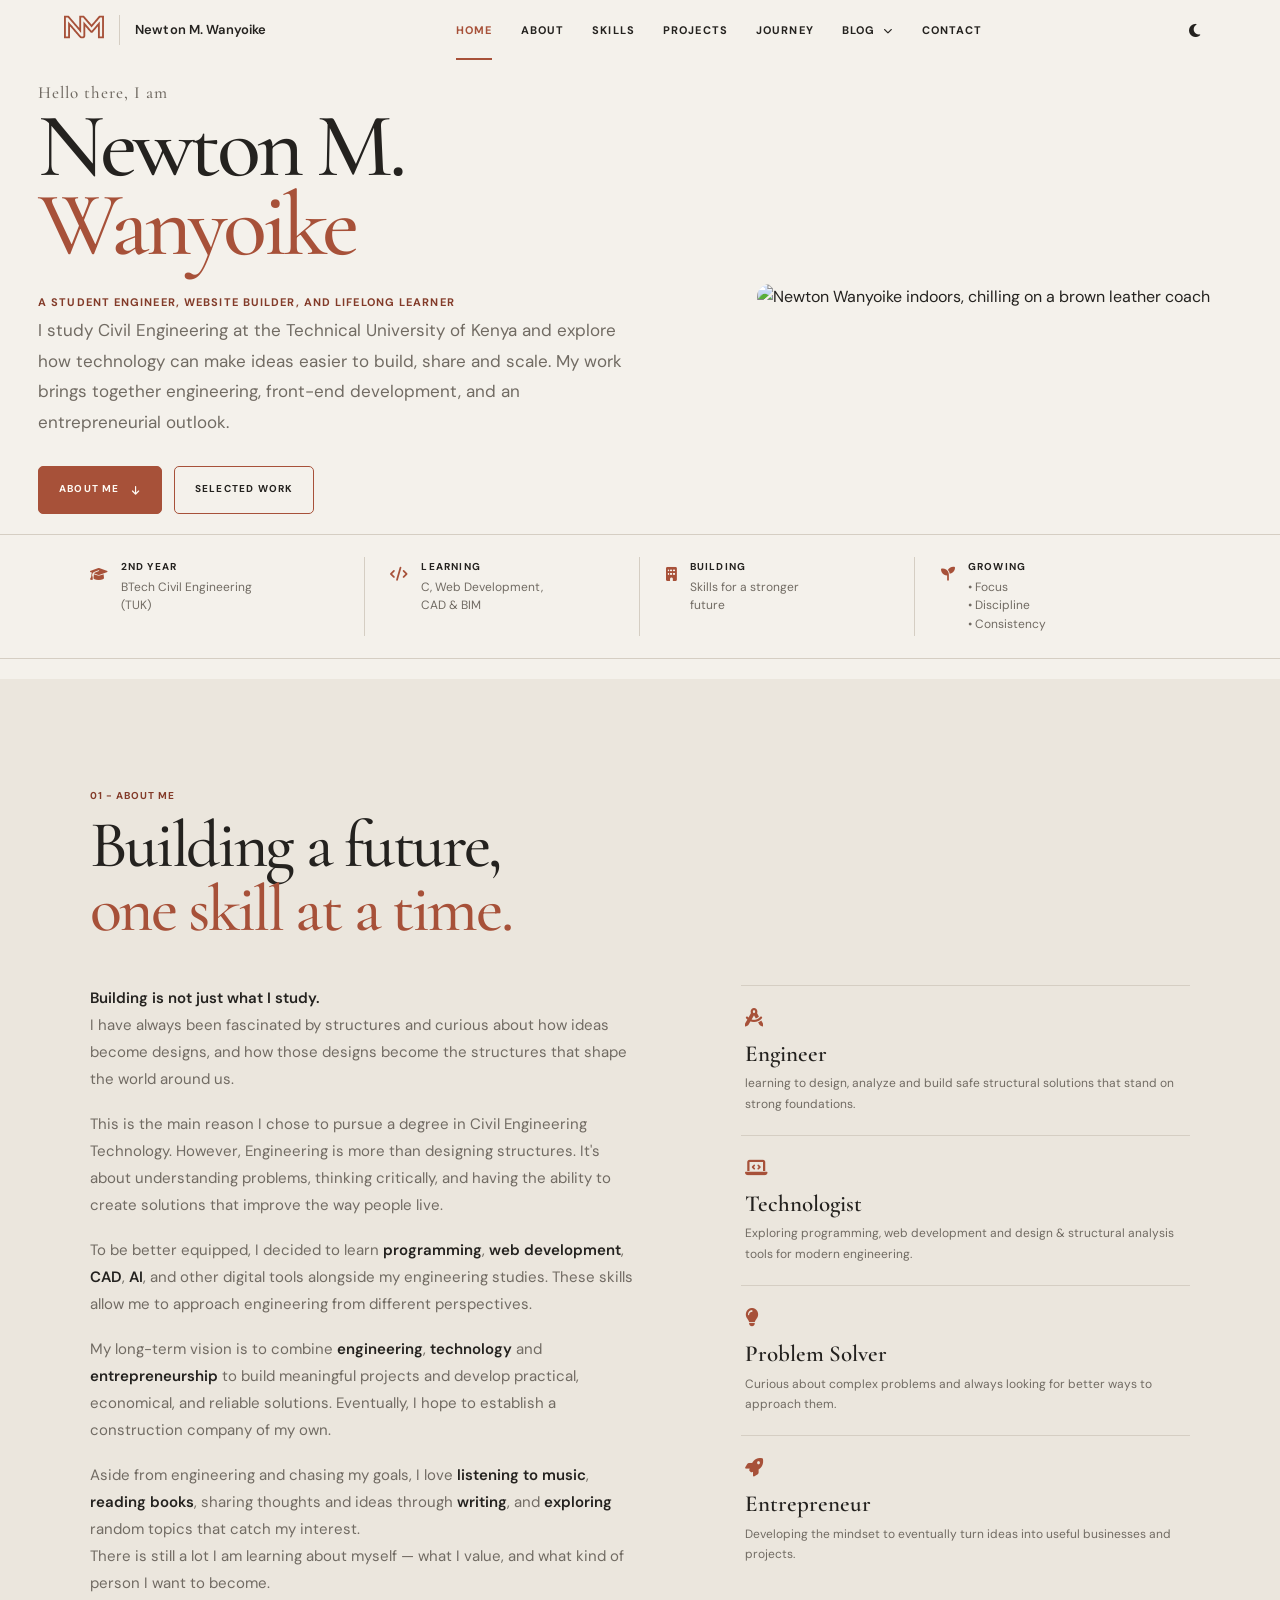
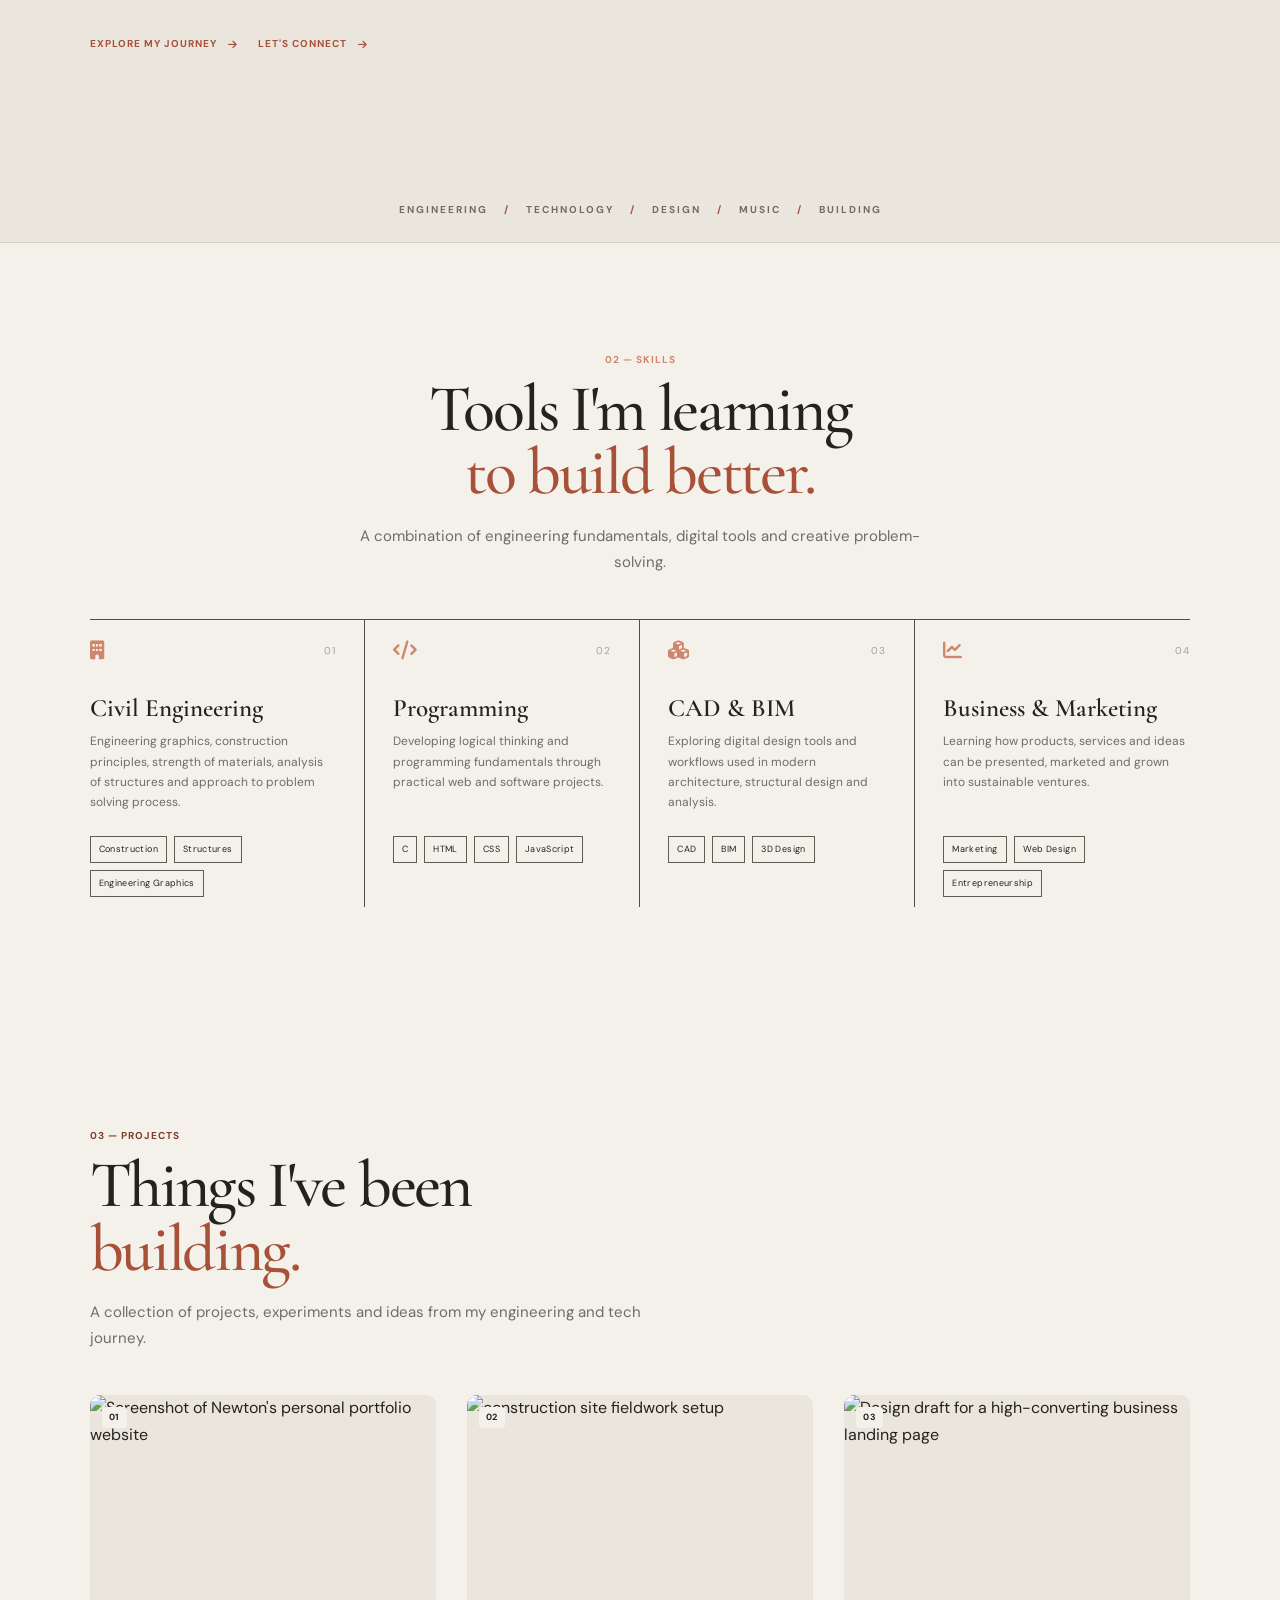
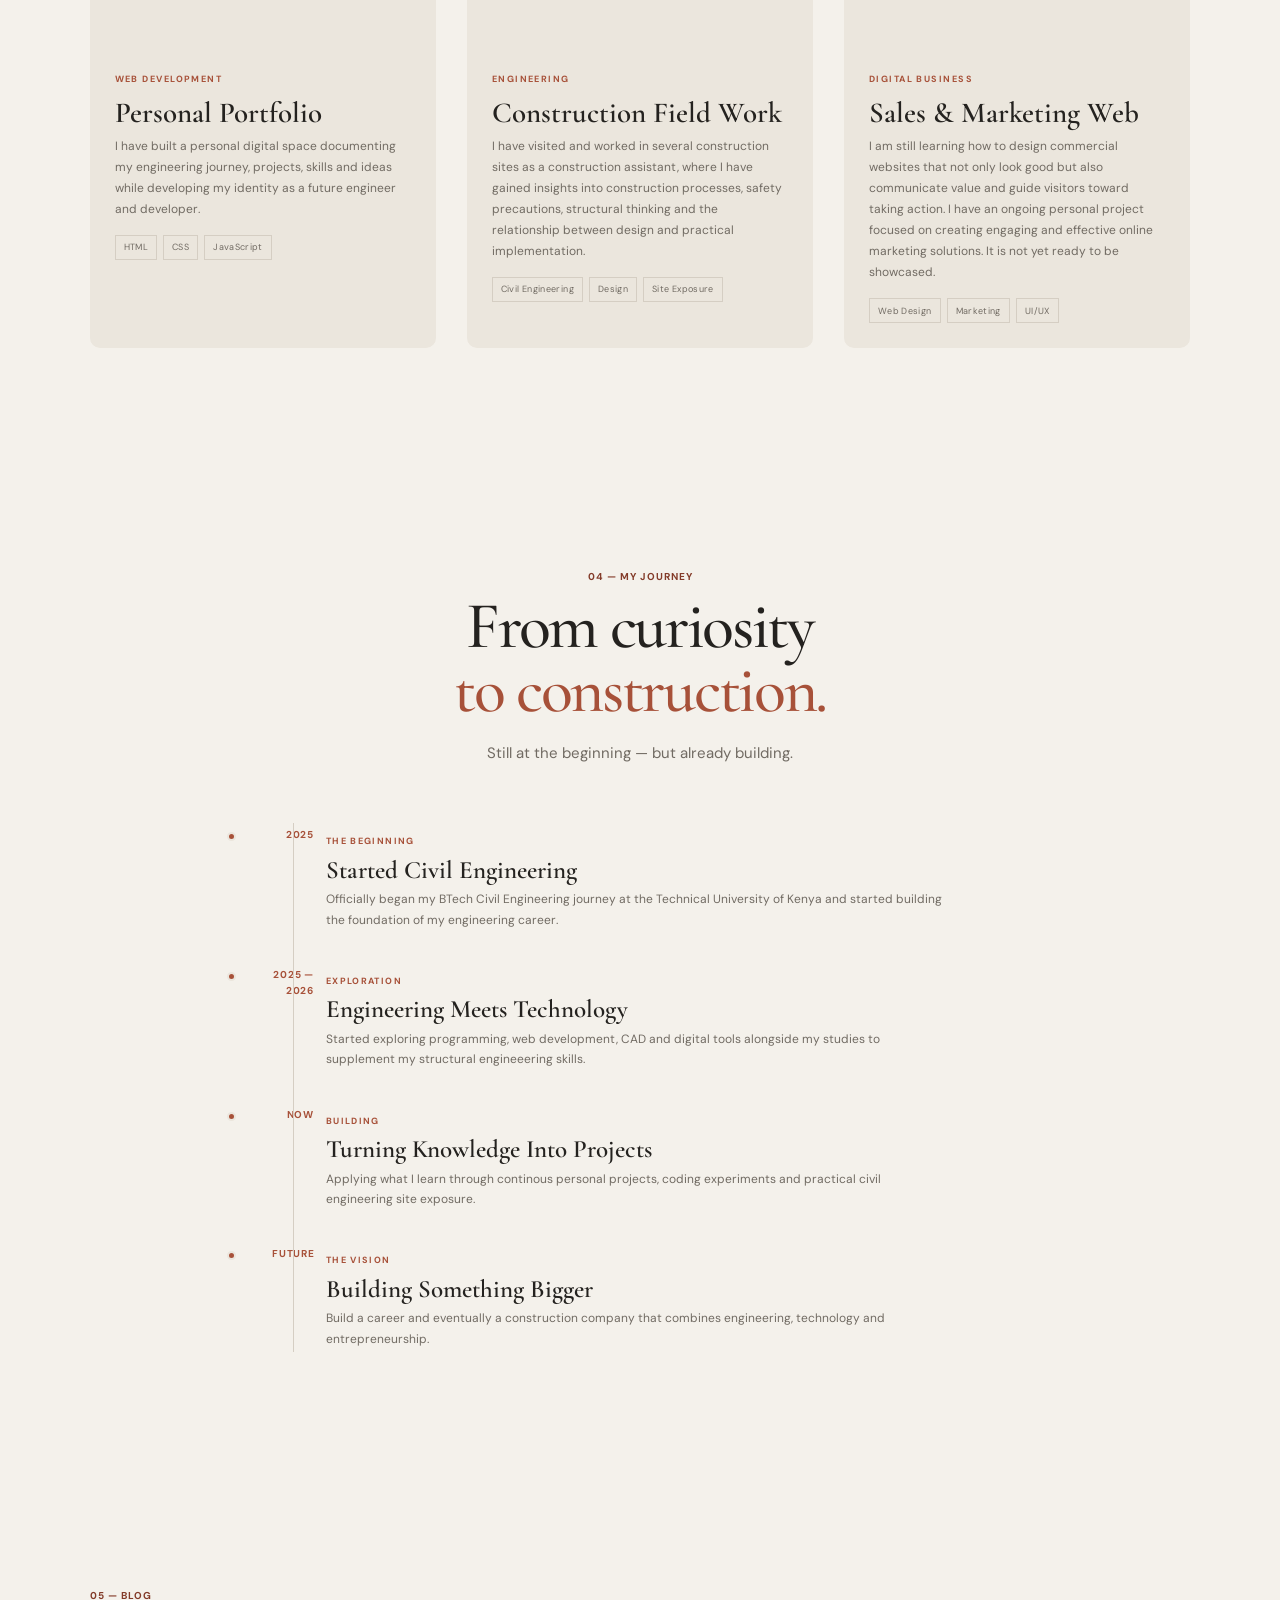
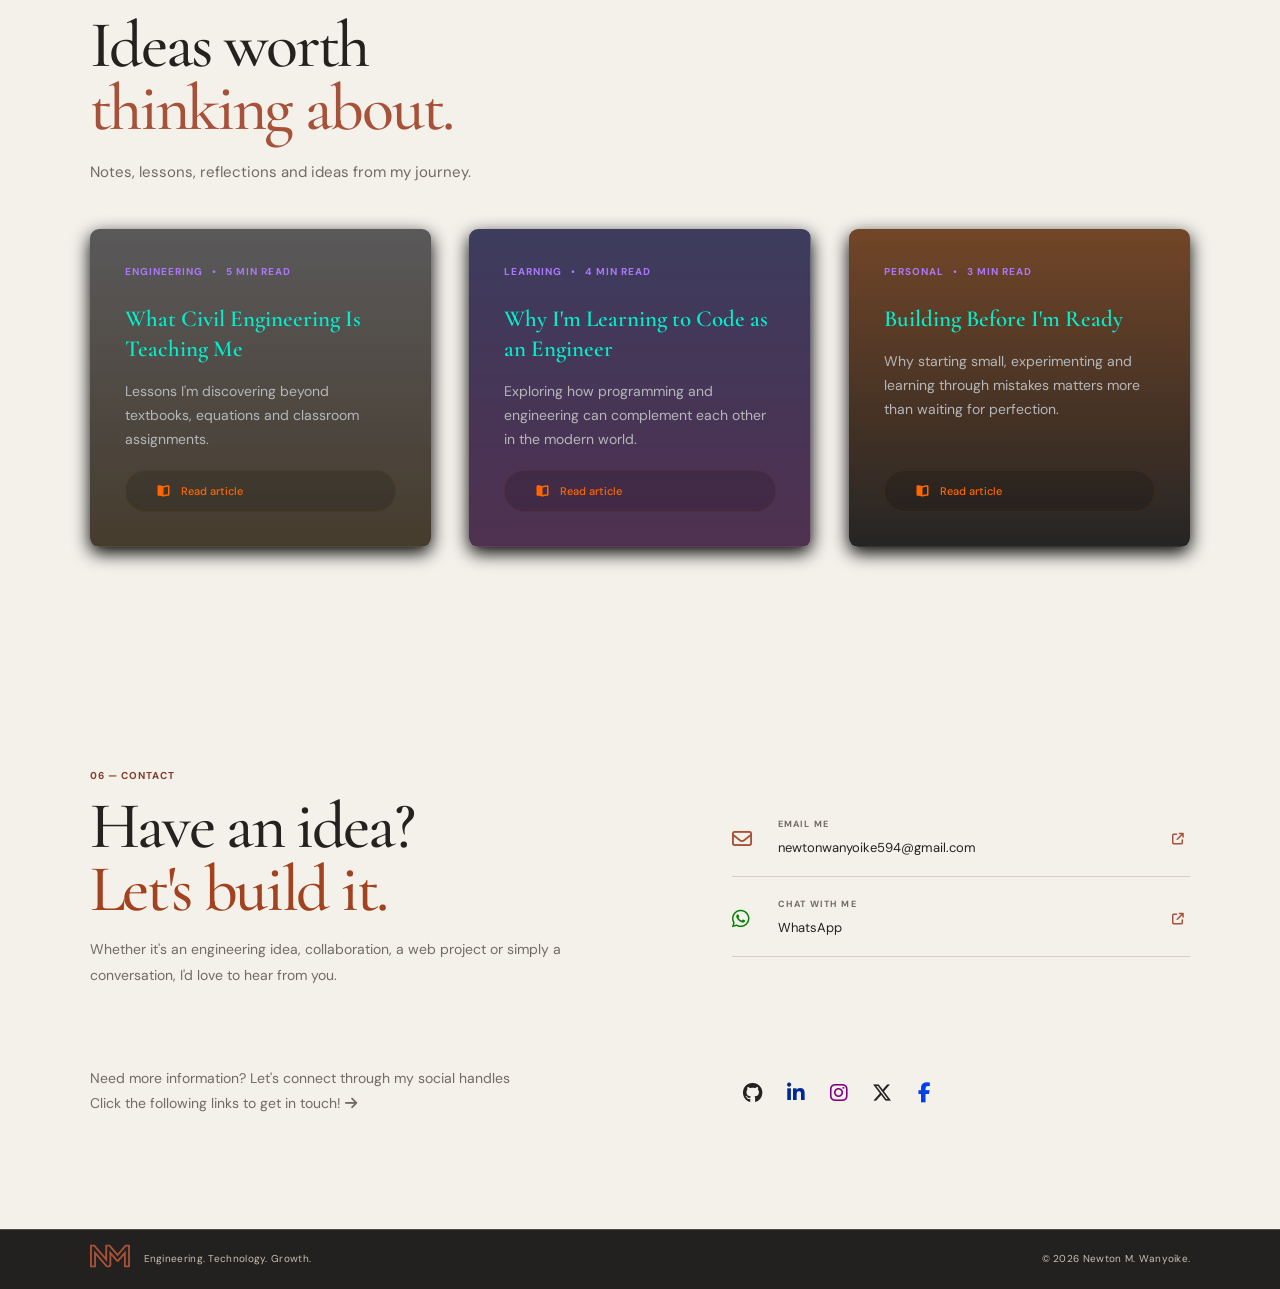
==== commit 9b419469: "Add files via upload" ====
--- a/index.html
+++ b/index.html
@@ -34,7 +34,7 @@
 
     <meta
       property="og:image"
-      content="https://my-engineering-journey.asterisk58.workers.dev/images/1791968920430.jpg"
+      content="https://my-engineering-journey.asterisk58.workers.dev/images/preview.jpeg"
     />
 
     <meta
@@ -56,7 +56,7 @@
 
     <meta
       name="twitter:image"
-      content="https://my-engineering-journey.asterisk58.workers.dev/images/1791968920430.jpg"
+      content="https://my-engineering-journey.asterisk58.workers.dev/images/preview.jpeg"
     />
 
     <title>Newton M. Wanyoike | Civil Engineering Student &amp; Builder</title>
@@ -65,7 +65,7 @@
     <link
       rel="preload"
       as="image"
-      href="images/InShot_20261014_092918568.opt.jpg"
+      href="images/profile.webp"
       fetchpriority="high"
     />
     <link rel="stylesheet" href="style.css" />
@@ -159,7 +159,7 @@
           <div class="hero-profile">
             <img
               class="hero-photo"
-              src="images/InShot_20261027_014032748.jpg"
+              src="images/profile.webp"
               alt="Newton Wanyoike indoors, chilling on a brown leather coach"
               fetchpriority="high"
             />
@@ -440,7 +440,7 @@
           <article class="project-card featured">
             <div class="project-image">
               <img
-                src="images/image.opt.jpg"
+                src="images/image.webp"
                 alt="Screenshot of Newton's personal portfolio website"
               />
               <div class="project-number">01</div>
@@ -467,7 +467,7 @@
           <article class="project-card">
             <div class="project-image">
               <img
-                src="images/WhatsApp Image 2026-09-29 at 11.28.14.jpeg"
+                src="images/field.webp"
                 alt="construction site fieldwork setup"
               />
               <div class="project-number">02</div>
@@ -496,7 +496,7 @@
           <article class="project-card">
             <div class="project-image">
               <img
-                src="images/WhatsApp Image 2026-09-29 at 10.50.04.opt.jpg"
+                src="images/sales.webp"
                 alt="Design draft for a high-converting business landing page"
               />
               <div class="project-number">03</div>
@@ -712,11 +712,9 @@
             </a>
           </div>
           <p>
-            <small
-              >Need more information? Let's connect through my social handles<br />Click
-              the following links to get in touch!
-              <i class="fa-solid fa-arrow-right"></i>
-            </small>
+            Need more information? Let's connect through my social handles<br />Click
+            the following links to get in touch!
+            <i class="fa-solid fa-arrow-right"></i>
           </p>
           <div class="socials">
             <a href="https://github.com/Asterisk58" aria-label="github">
--- a/style.css
+++ b/style.css
@@ -84,8 +84,6 @@
   background: var(--accent);
 }
 
-/* Navigation #a75139;*/
-
 .navbar {
   position: sticky;
   inset: 0 0 auto;
@@ -250,8 +248,6 @@
   font-size: 12px;
 }
 
-/* Hero */
-
 .hero {
   height: 100%;
   margin: 0 auto;
@@ -306,14 +302,18 @@
   font-size: 10px;
   font-weight: 700;
   letter-spacing: 1px;
-  line-height: 1.7;
+  line-height: 1;
   text-transform: uppercase;
 }
 
 .eyebrow small {
-  font: 20px var(--display);
+  letter-spacing: 1px;
+  color: var(--muted);
+  font-size: clamp(15px, 1.35vw, 17px);
+  line-height: 1;
+  font-family: var(--display);
   font-weight: 500;
-  letter-spacing: -0.045em;
+  margin-bottom: 0;
 }
 
 .hero h1 {
@@ -443,8 +443,6 @@
   line-height: 1.55;
 }
 
-/* Shared section layout */
-
 .section {
   padding: clamp(70px, 9vw, 112px) clamp(24px, 7vw, 104px);
 }
@@ -500,8 +498,6 @@
   margin-left: auto;
 }
 
-/* About */
-
 .about-section {
   background: var(--surface);
 }
@@ -580,8 +576,6 @@
   font-size: 12px;
   line-height: 1.7;
 }
-
-/* Static interests line */
 
 .marquee {
   background: var(--surface);
@@ -600,8 +594,6 @@
   color: var(--accent);
 }
 
-/* Skills */
-
 .skills-section {
   color: var(--text);
   background: var(--paper);
@@ -691,8 +683,6 @@
   line-height: 1.4;
 }
 
-/* Projects */
-
 .projects-section {
   background: var(--paper);
 }
@@ -705,8 +695,8 @@
 
 .project-card {
   min-width: 0;
-  padding-bottom: 21px;
-  border-bottom: 1px solid var(--line);
+  background-color: var(--surface);
+  border-radius: 10px;
 }
 
 .project-image {
@@ -714,6 +704,7 @@
   overflow: hidden;
   aspect-ratio: 1.42;
   background: var(--surface);
+  border-radius: 10px 10px 0 0;
 }
 
 .project-image img {
@@ -729,13 +720,14 @@
   padding: 3px 7px;
   color: var(--ink);
   background: var(--paper);
+  border-radius: 15%;
   font-size: 9px;
   font-weight: 700;
   letter-spacing: 0.08em;
 }
 
 .project-content {
-  padding: 17px 2px 0;
+  padding: 25px;
 }
 
 .project-category {
@@ -771,8 +763,6 @@
   color: var(--muted);
   border-color: var(--line);
 }
-
-/* Journey */
 
 .journey-section {
   background: var(--paper);
@@ -852,10 +842,8 @@
   line-height: 1.7;
 }
 
-/* Notes */
-
 .blog-section {
-  background: var(--surface);
+  background: var(--paper);
 }
 
 .blog-grid {
@@ -898,25 +886,71 @@
   line-height: 1.7;
 }
 
-.blog-card a {
-  display: inline-flex;
-  align-items: center;
+.blog-grid > article {
+  padding: 35px;
+  min-height: 300px;
+  border: none;
+  background: #353f3b27;
+  box-shadow: 0 6px 18px #000000;
+  border-radius: 9px;
+  display: flex;
+  flex-direction: column;
+  transition: 0.3s;
+  background-size: cover;
+  background-position: center;
+  background-repeat: no-repeat;
+}
+.blog-card.civil.eng.lessons {
+  background-image:
+    linear-gradient(rgba(41, 41, 44, 0.72), rgba(29, 16, 0, 0.78)),
+    url(images/civil.eng.webp);
+}
+.blog-card.coding.in.eng {
+  background-image:
+    linear-gradient(rgba(1, 1, 49, 0.72), rgba(41, 1, 44, 0.78)),
+    url(images/coding.webp);
+}
+.blog-card.just.start {
+  background-image:
+    linear-gradient(rgba(90, 37, 1, 0.815), rgba(0, 0, 0, 0.829)),
+    url("images/building.webp");
+}
+
+.blog-meta {
+  display: flex;
   gap: 9px;
-  min-height: 44px;
-  margin-top: auto;
-  color: var(--accent);
+  color: #ab78fc;
   font-size: 10px;
   font-weight: 700;
-  letter-spacing: 0.11em;
+  letter-spacing: 1px;
+}
+.blog-card h3 {
+  color: #02efcd;
+  font-size: 23px;
+  line-height: 1.3;
+  margin: 25px 0 15px;
+}
+.blog-card p {
+  color: #b5b7bb;
+  line-height: 1.7;
+  font-size: 14px;
+}
+.blog-card a {
+  color: #ff6600;
   text-decoration: none;
-  text-transform: uppercase;
-}
-
-.blog-card a:hover {
-  color: var(--accent-strong);
-}
-
-/* Contact and footer */
+  background-color: #05050525;
+  border: 1px solid #9c470128;
+  border-radius: 999px;
+  padding: 11px;
+  padding-left: 30px;
+  font-family: var(--sans);
+  font-size: 11px;
+  font-weight: 500;
+  margin-top: auto;
+  display: flex;
+  gap: 10px;
+  align-items: center;
+}
 
 .contact-section {
   padding: clamp(70px, 9vw, 112px) clamp(24px, 7vw, 104px);
@@ -945,7 +979,7 @@
 }
 
 .contact-heading h2 strong {
-  color: var(--accent);
+  color: rgb(163, 66, 30);
 }
 
 .contact-heading p,
@@ -975,8 +1009,12 @@
 }
 
 .contact-button > i {
+  font-size: 20px;
   color: var(--accent);
-  font-size: 20px;
+}
+
+.fa-brands.fa-whatsapp {
+  color: green;
 }
 
 .contact-button small {
@@ -1002,7 +1040,7 @@
   grid-column: 1;
   grid-row: 2;
   margin-top: -24px;
-  font-size: 12px;
+  font-size: 14px;
 }
 
 .socials {
@@ -1021,10 +1059,20 @@
   font-size: 20px;
   width: 42px;
   height: 42px;
-  color: var(--text);
   text-decoration: none;
 }
 
+.fa-brands.fa-linkedin-in {
+  color: #002896;
+}
+
+.fa-brands.fa-facebook-f {
+  color: #0240e9;
+}
+
+.fa-brands.fa-instagram {
+  color: purple;
+}
 .footer {
   height: 60px;
   display: flex;
@@ -1053,8 +1101,6 @@
   letter-spacing: 0.03em;
 }
 
-/* Responsive layouts */
-
 @media (max-width: 1050px) {
   .navbar {
     gap: 18px;
@@ -1071,6 +1117,10 @@
 
   .skill-box > p {
     min-height: 110px;
+  }
+
+  .project-card {
+    grid-template-columns:;
   }
 
   .contact-inner {
@@ -1215,6 +1265,7 @@
 
   .info-card:nth-child(odd) {
     padding-left: 0;
+    border-right: 0;
   }
 
   .info-card:nth-child(even) {
@@ -1335,8 +1386,7 @@
   }
 
   .hero-buttons {
-    display: grid;
-    grid-template-columns: 1fr;
+    display: flex;
   }
 
   .section {
